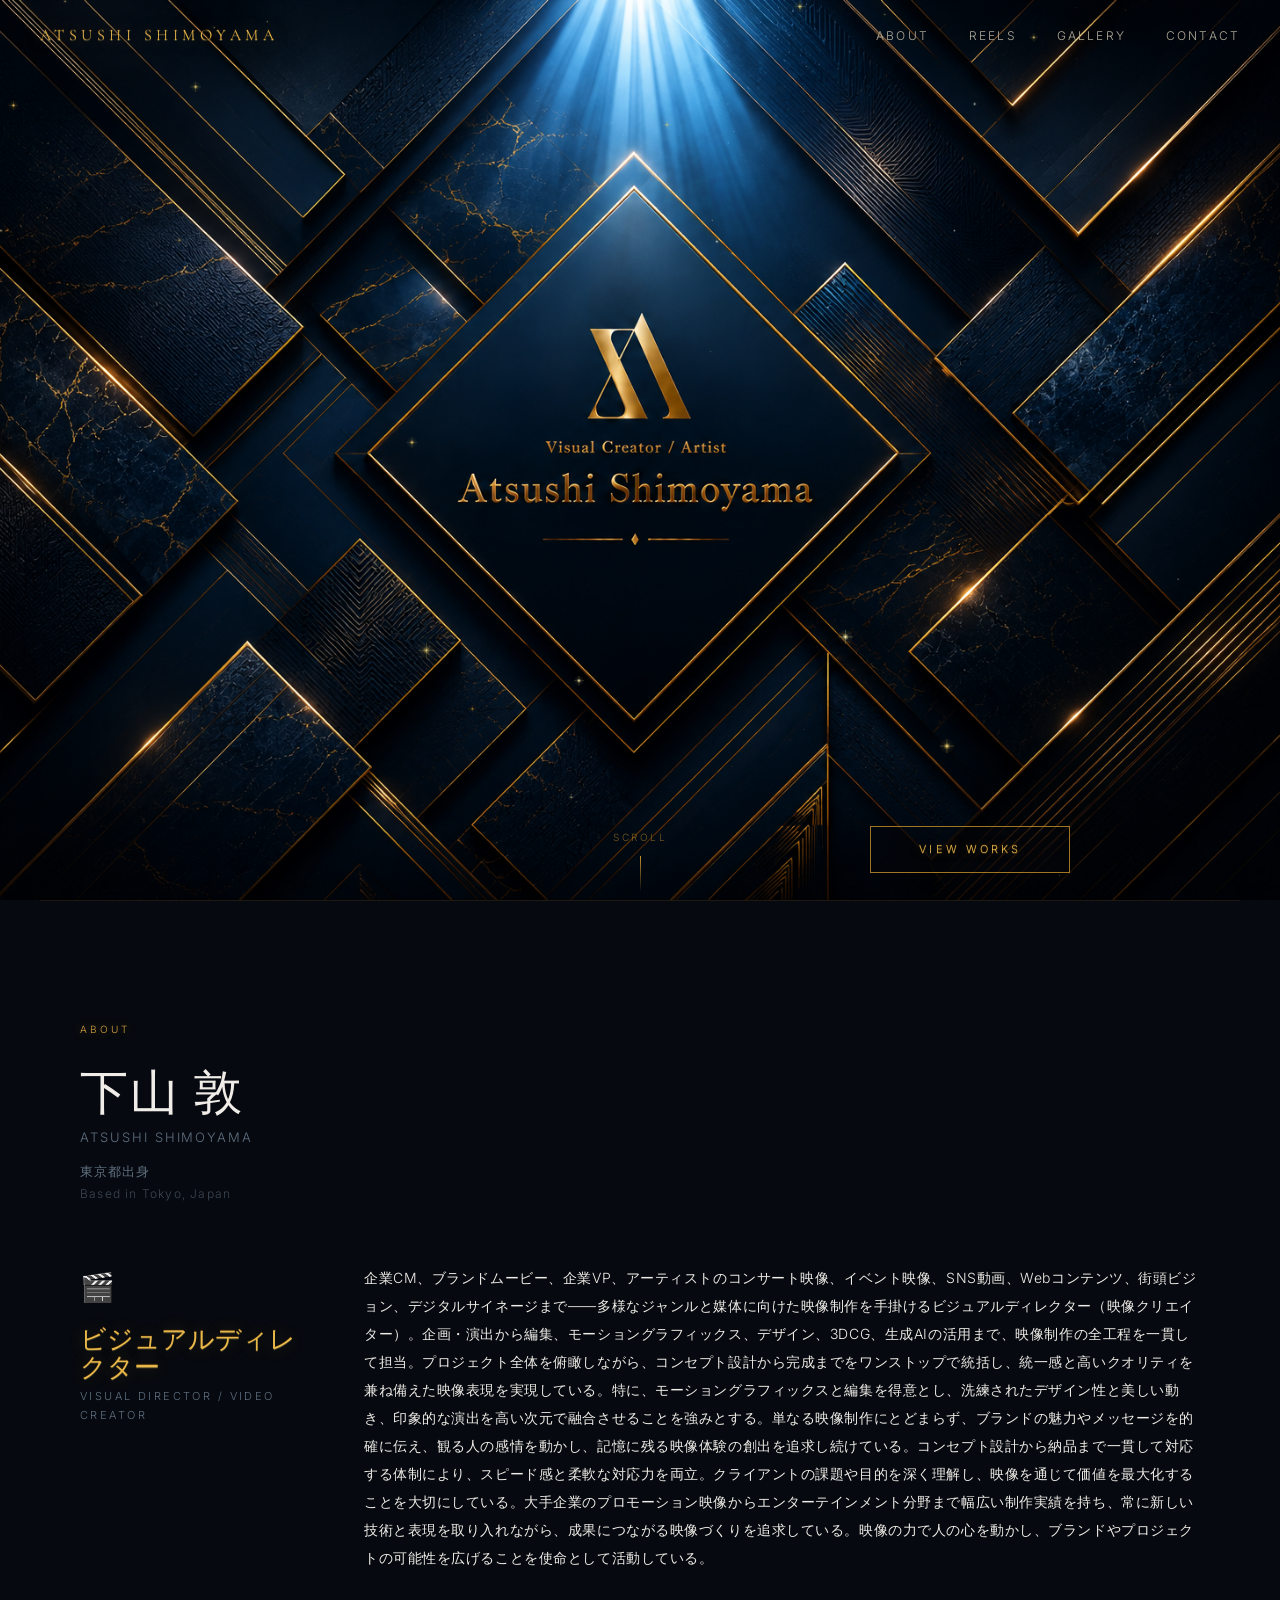
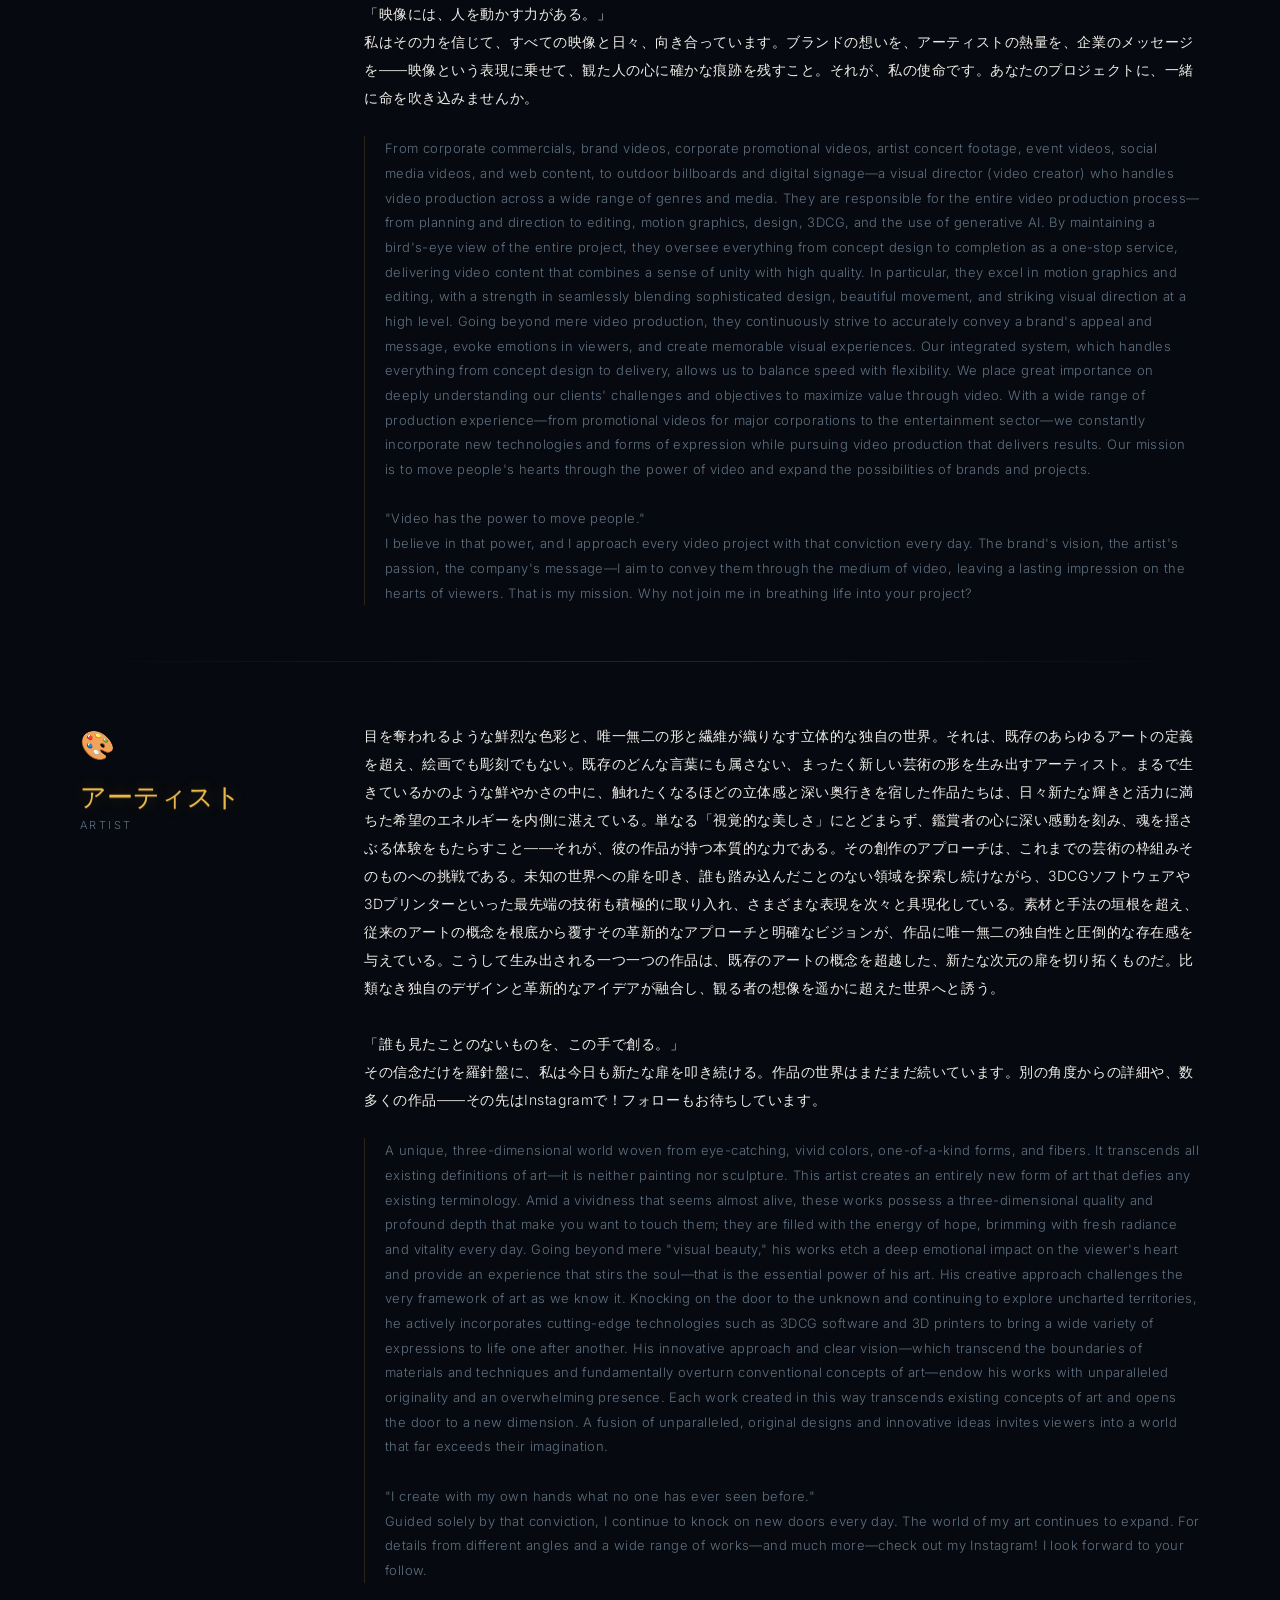
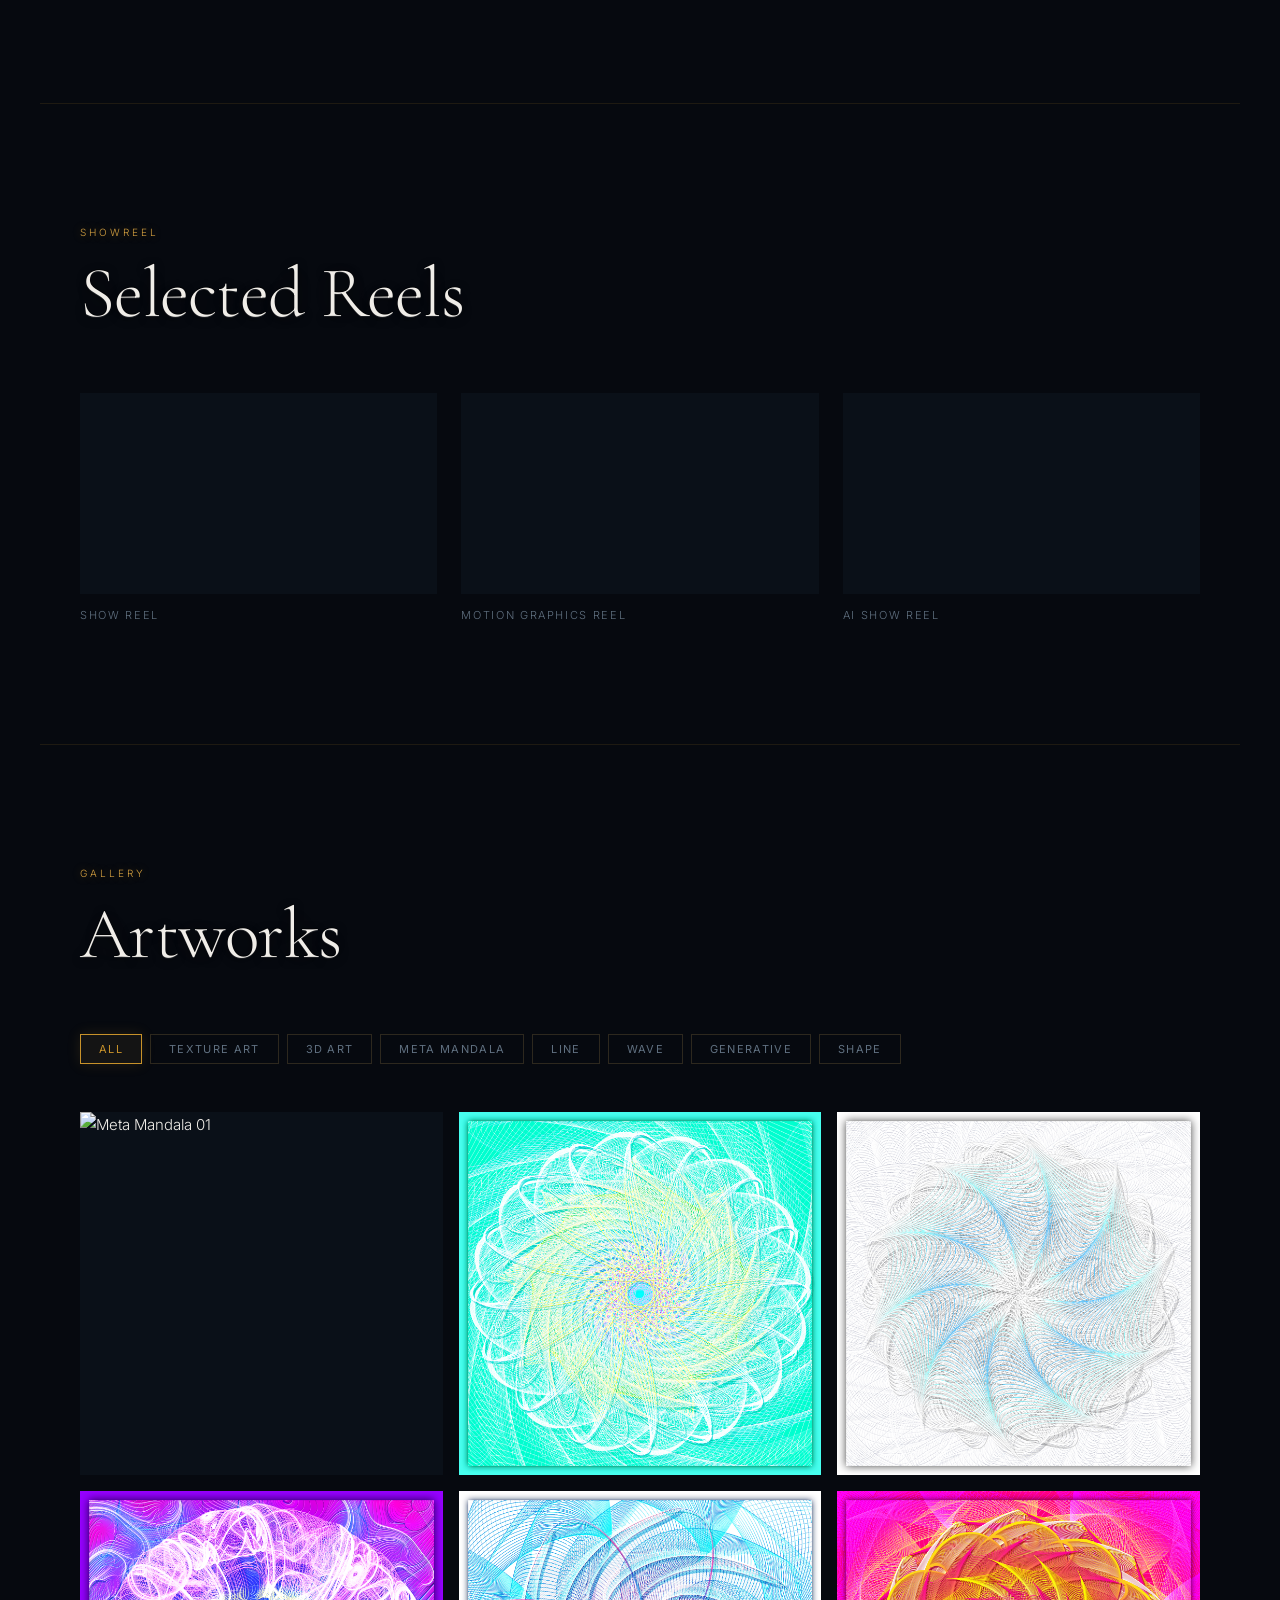
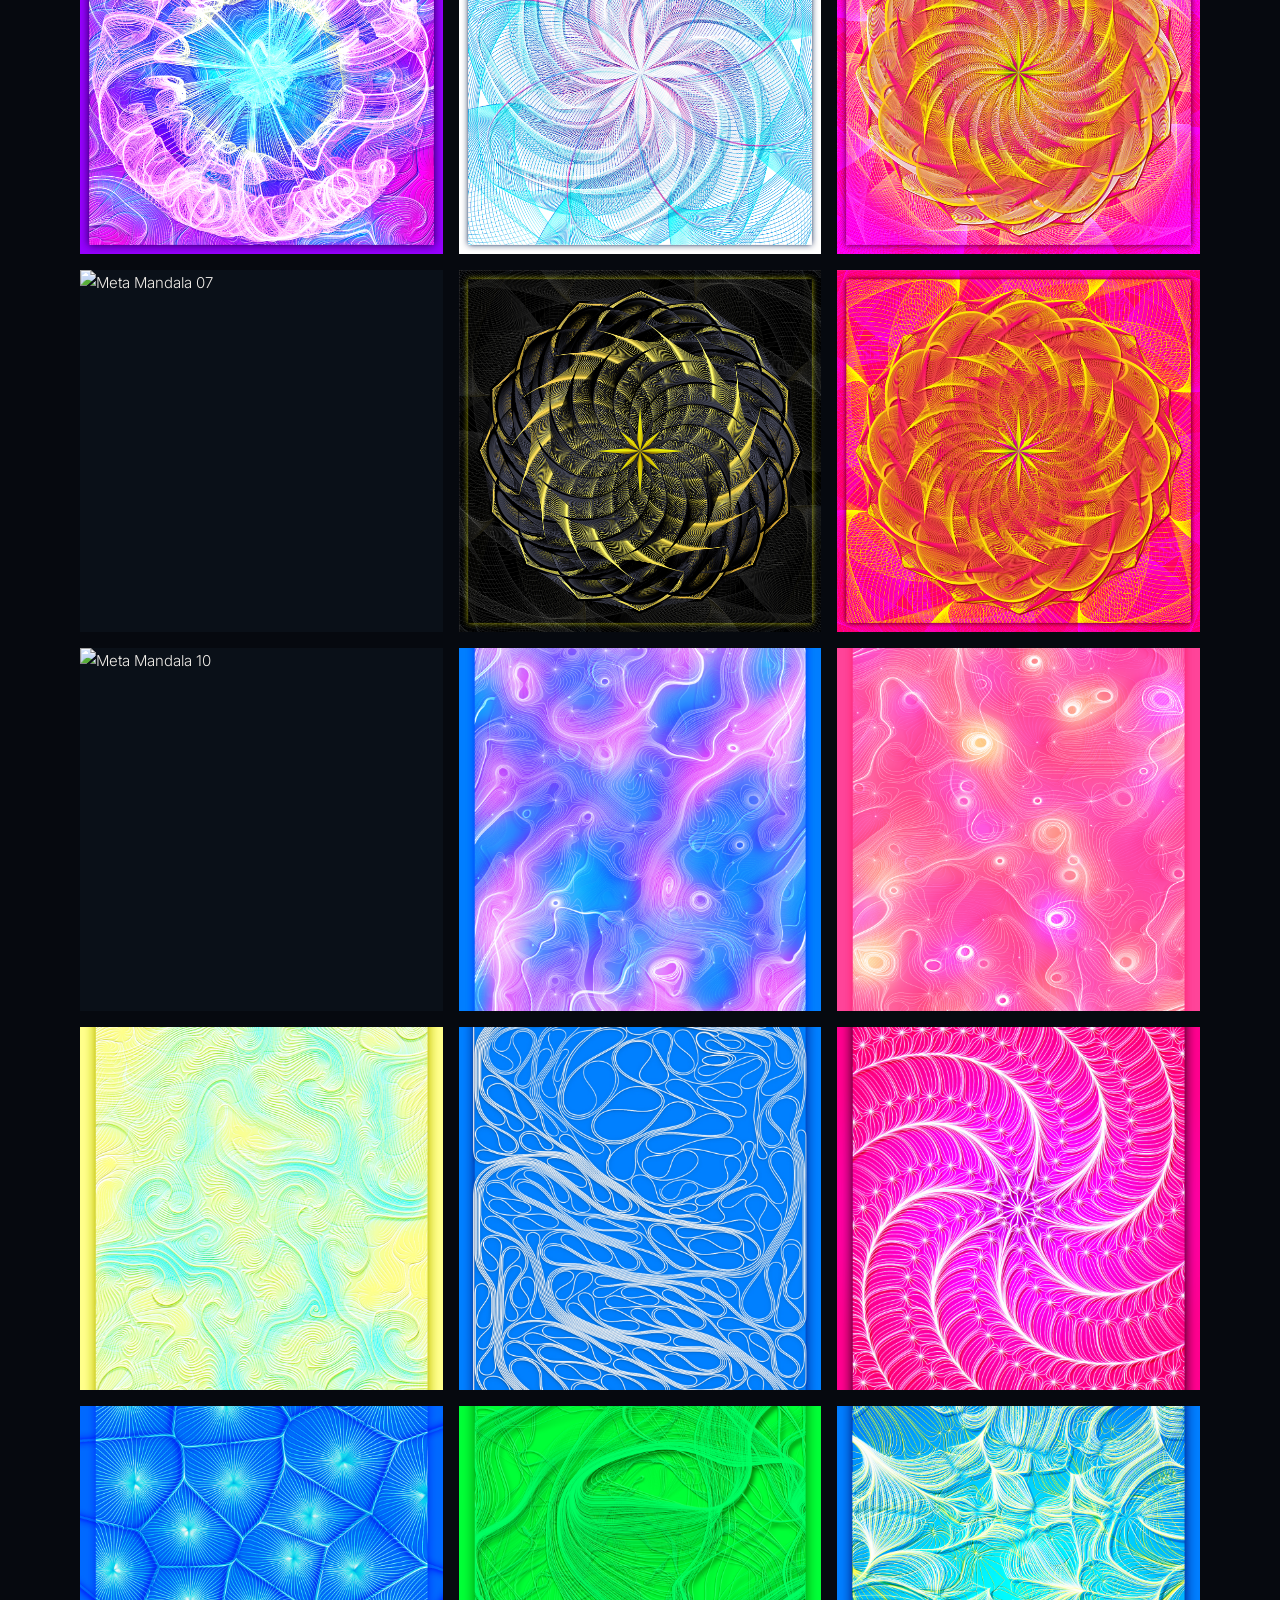
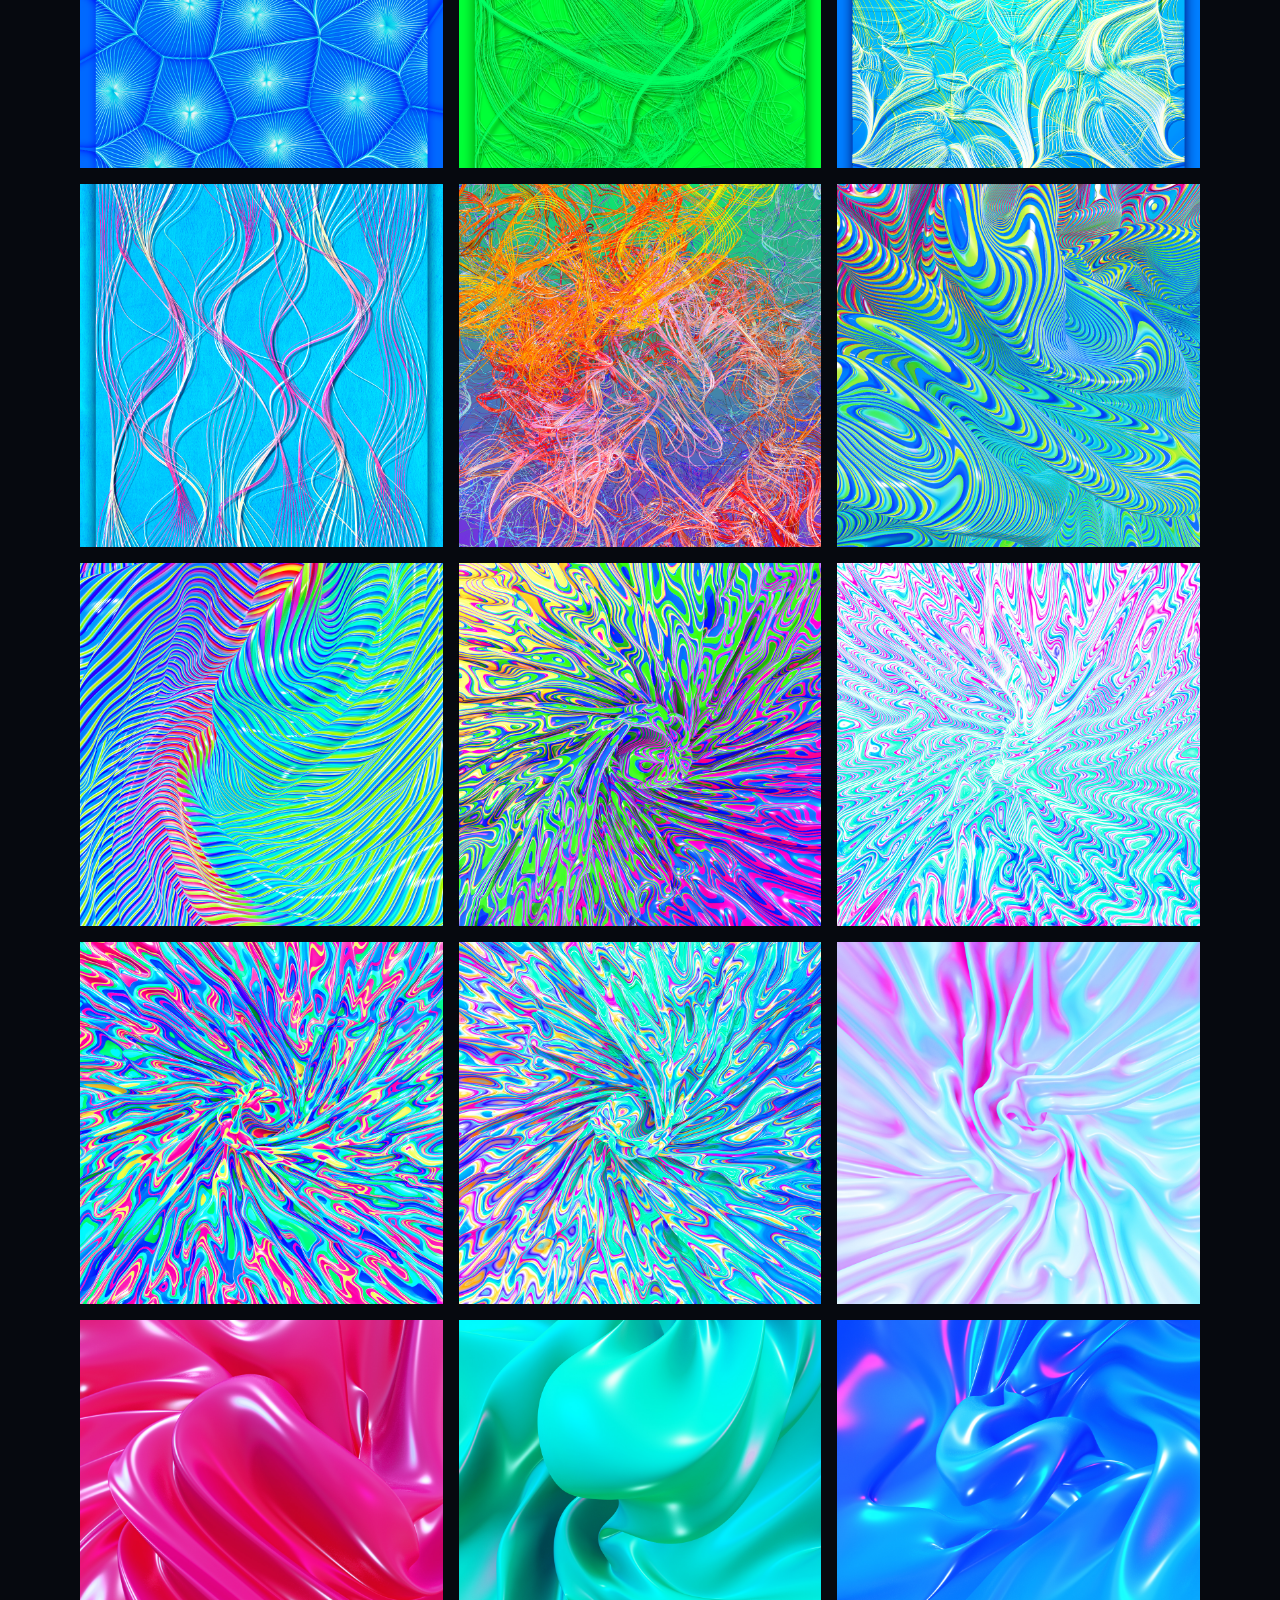
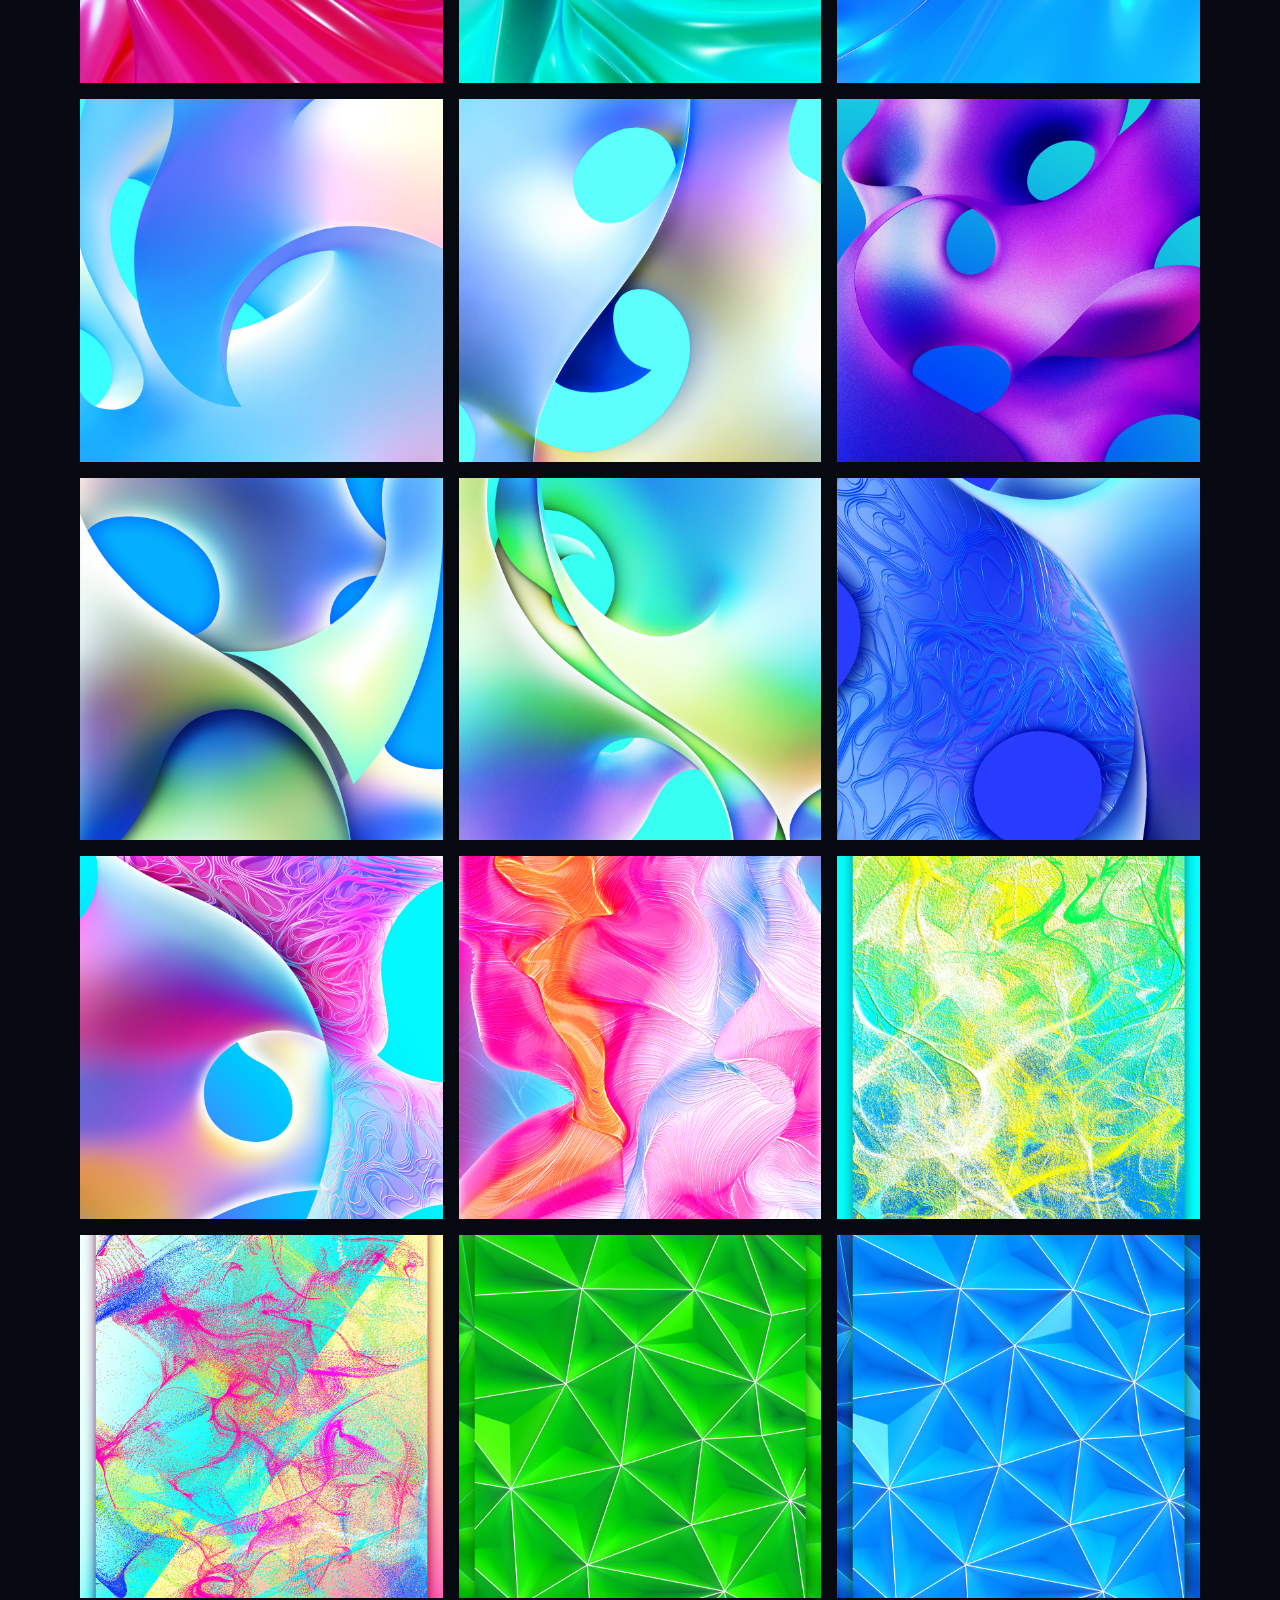
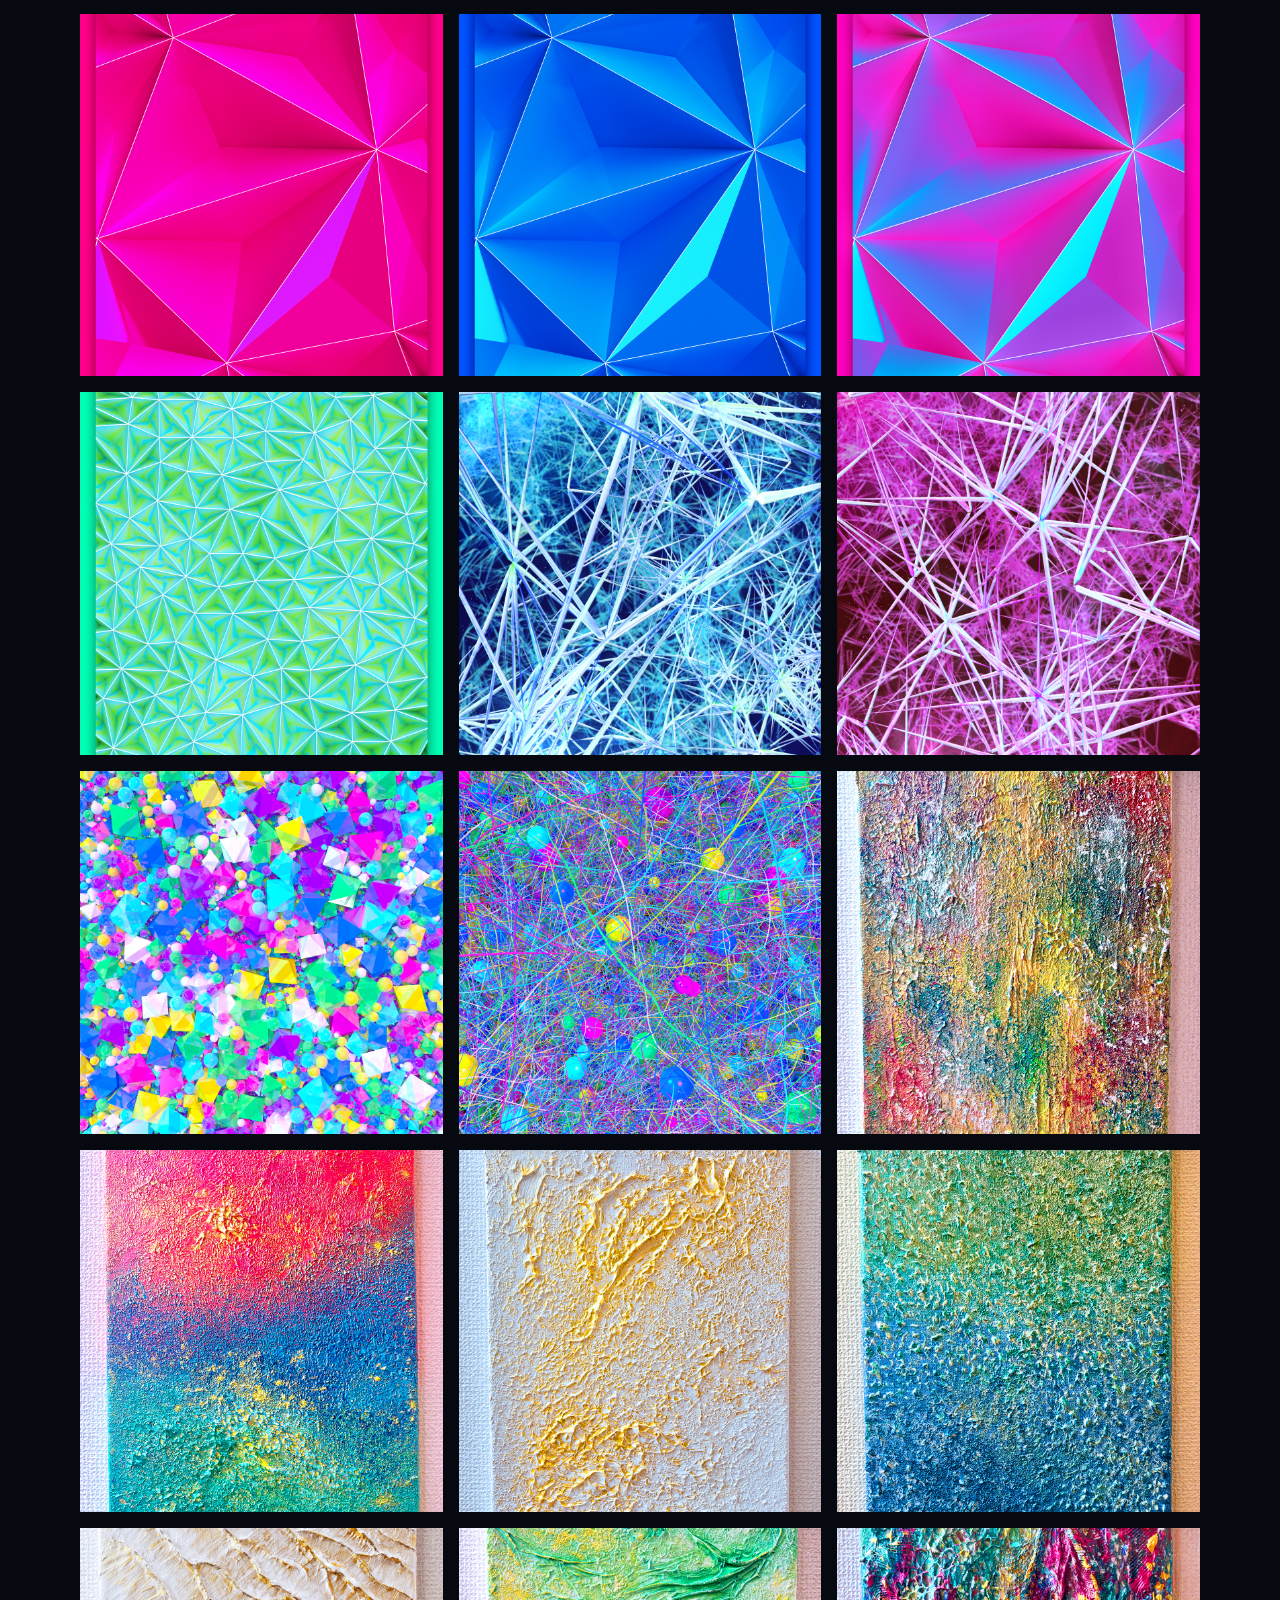
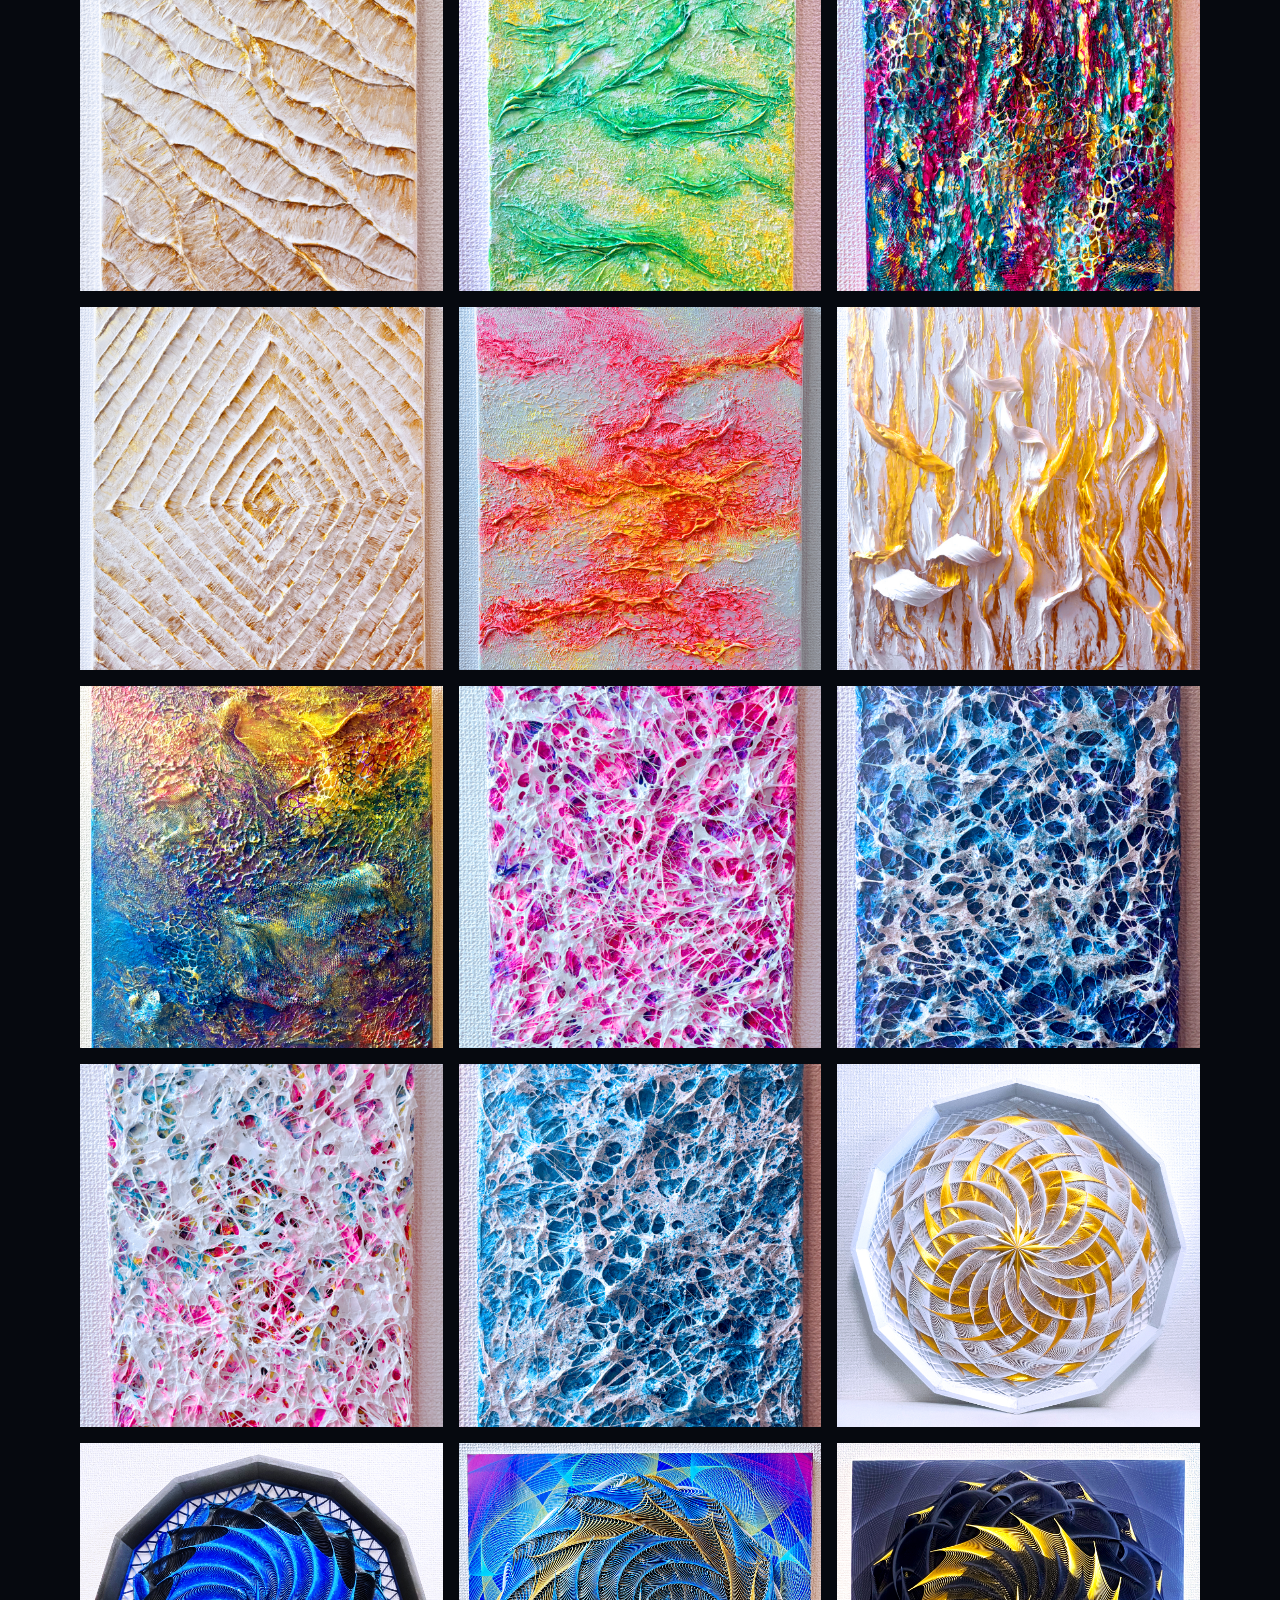
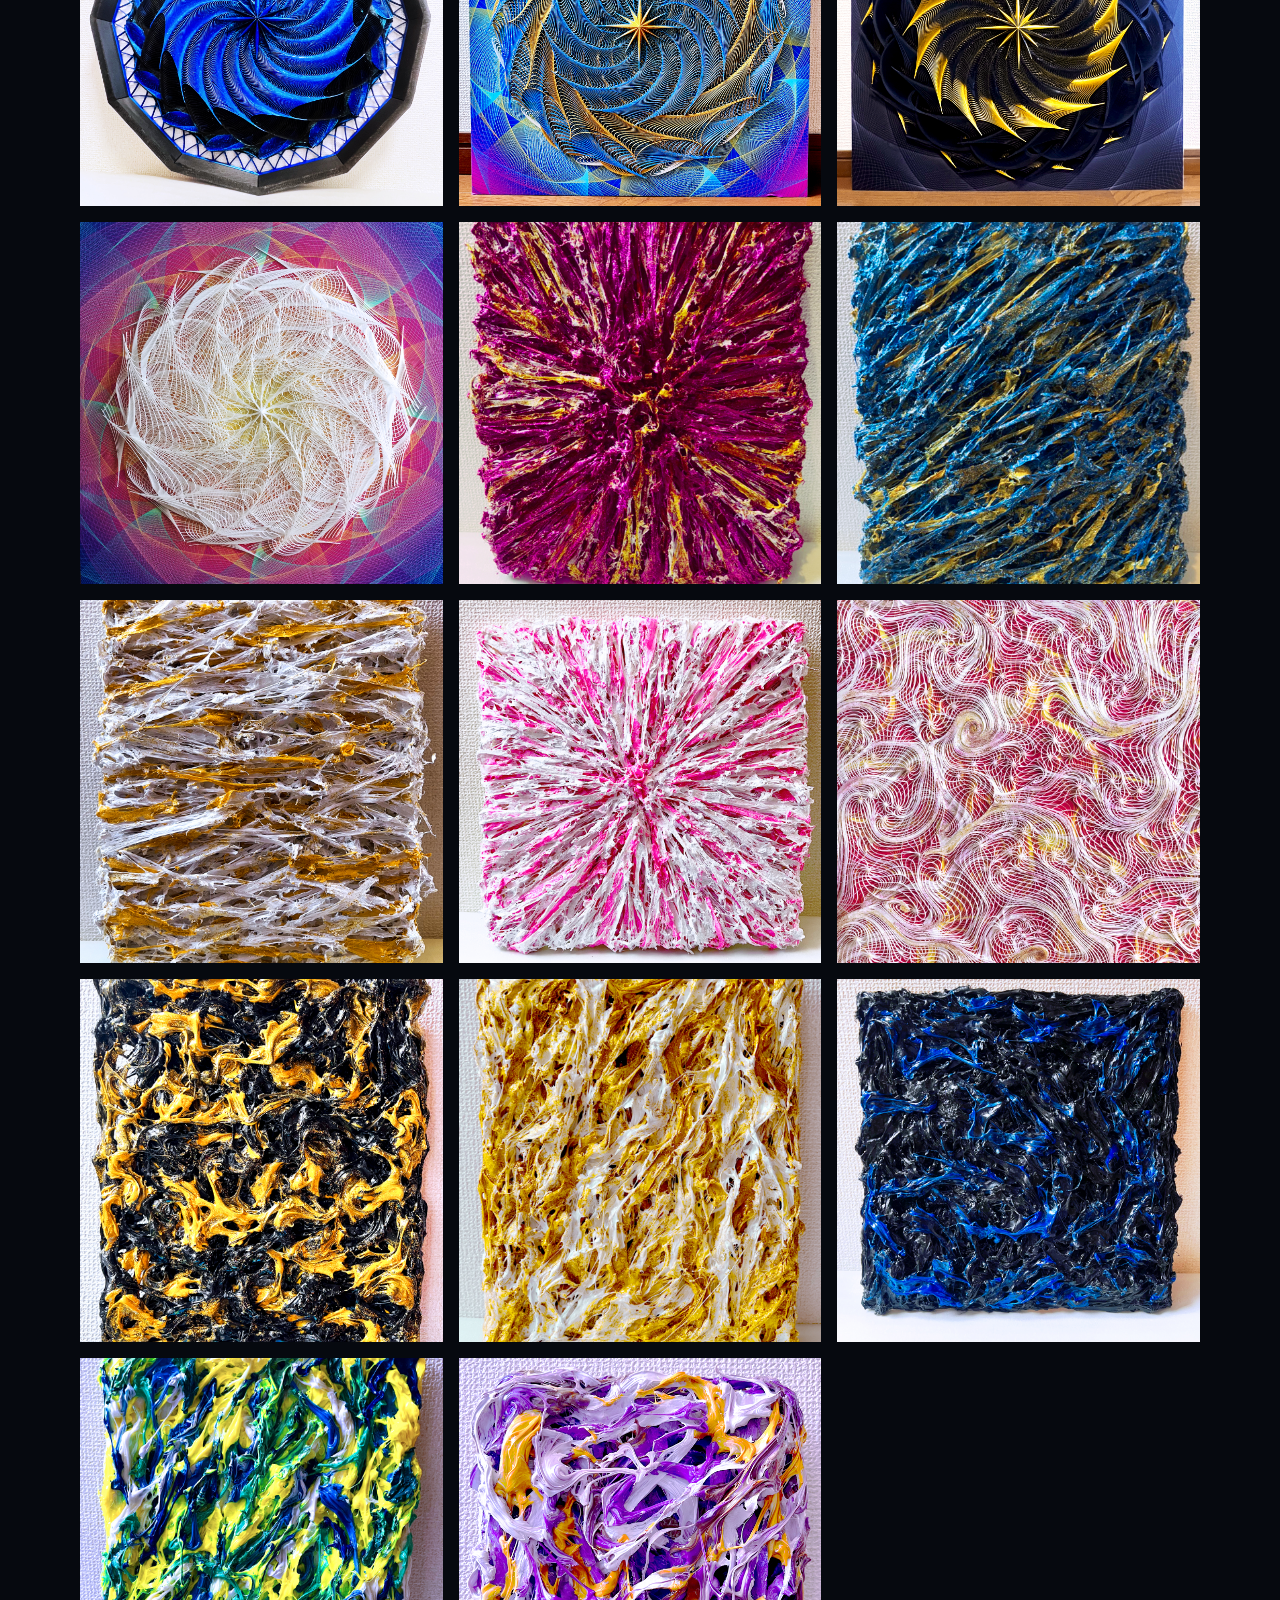
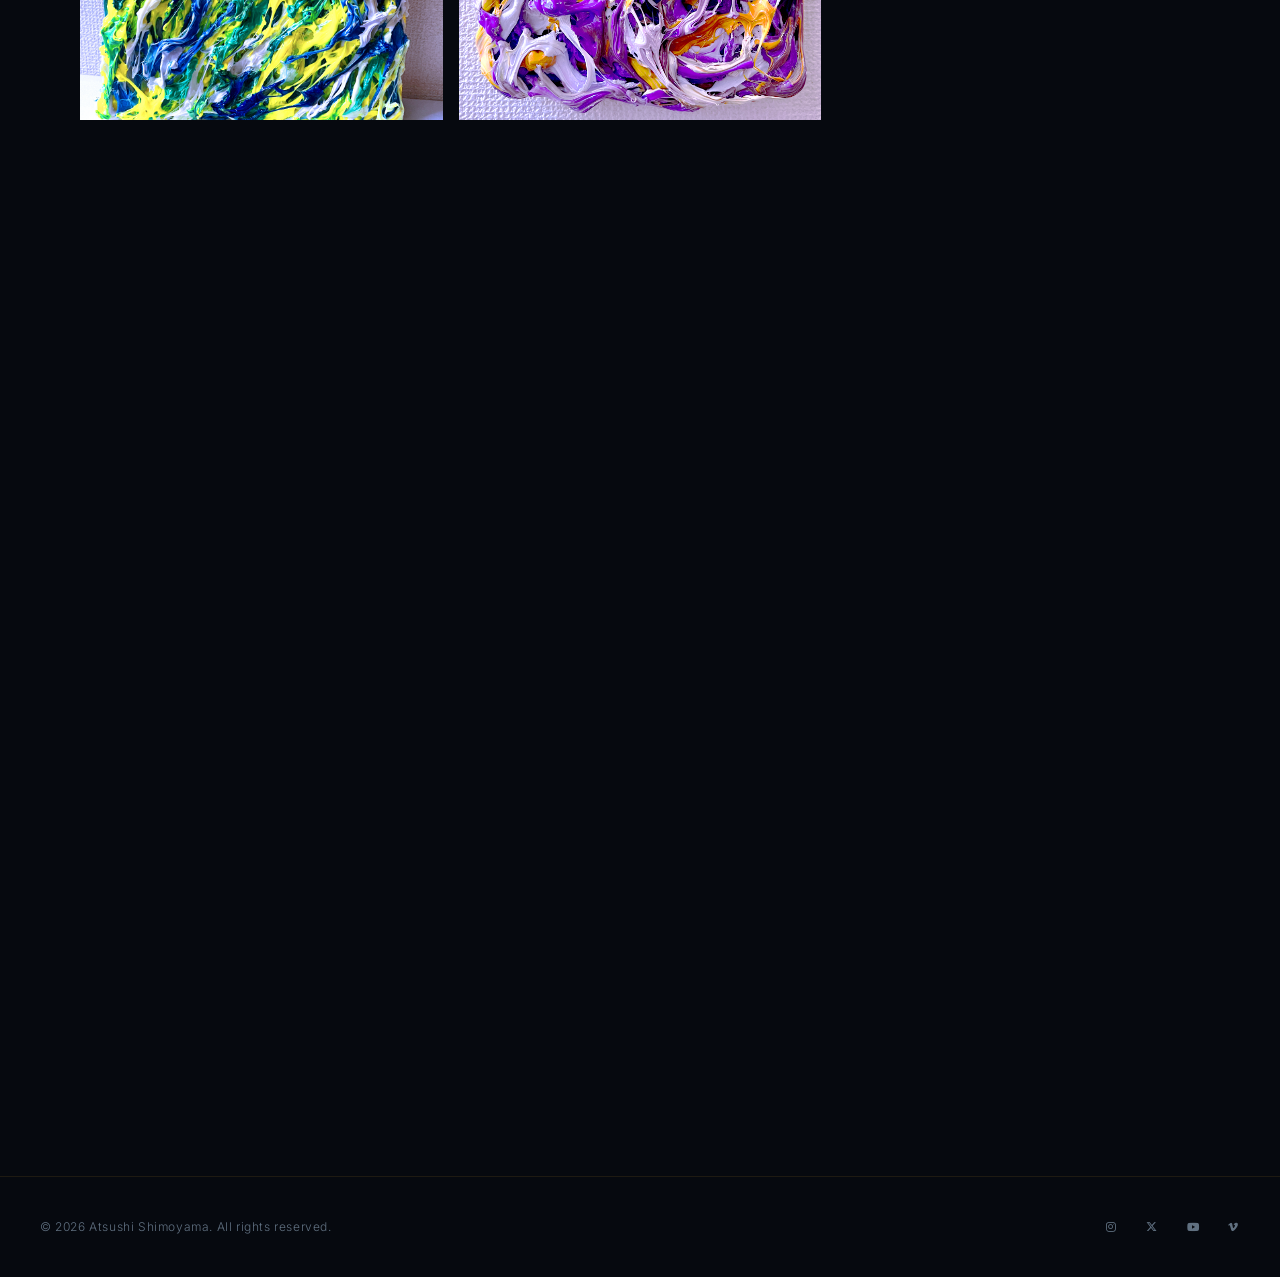
==== index.html @ f3eb7199 "update about text" ====
<!DOCTYPE html>
<html lang="ja">
<head>
  <meta charset="UTF-8">
  <meta name="viewport" content="width=device-width, initial-scale=1.0">
  <meta name="description" content="下山敦（Atsushi Shimoyama）は東京を拠点とする映像クリエイター＆AI Visual Artist。広告・企業CM・ショート動画・リール制作からジェネラティブアート・3DCGまで、圧倒的な没入感を持つ映像と7つのアートカテゴリーを展示するラグジュアリーなポートフォリオサイト。">
  <meta name="keywords" content="下山敦, Atsushi Shimoyama, 映像クリエイター, 動画制作, 広告, 企業CM, ショート動画, リール, AI, Visual Creator, Visual Artist, Meta Mandala, Generative Art, 3D Art, モーショングラフィックス, デジタルアート, Tokyo">
  <meta name="author" content="Atsushi Shimoyama">
  <meta name="robots" content="index, follow">
  <title>Atsushi Shimoyama | 映像クリエイター & AI Visual Artist — 広告・CM・ショート動画制作</title>
  <!-- OGP -->
  <meta property="og:type" content="website">
  <meta property="og:url" content="https://atsushi-shimo.github.io/">
  <meta property="og:title" content="Atsushi Shimoyama | 映像クリエイター & AI Visual Artist">
  <meta property="og:description" content="東京を拠点とする映像クリエイター＆AI Visual Artist。広告・企業CM・ショート動画・リール制作からジェネラティブアート・3DCGまで幅広く対応。圧倒的な没入感を持つ映像作品と7つのアートカテゴリーを展示。">
  <meta property="og:image" content="https://atsushi-shimo.github.io/images/site_top_large.png">
  <meta property="og:locale" content="ja_JP">
  <meta property="og:site_name" content="Atsushi Shimoyama Portfolio">
  <!-- Twitter Card -->
  <meta name="twitter:card" content="summary_large_image">
  <meta name="twitter:site" content="@shimo_ats">
  <meta name="twitter:title" content="Atsushi Shimoyama | 映像クリエイター & AI Visual Artist">
  <meta name="twitter:description" content="東京を拠点とする映像クリエイター＆AI Visual Artist。広告・企業CM・ショート動画・リール制作からジェネラティブアート・3DCGまで幅広く対応。">
  <meta name="twitter:image" content="https://atsushi-shimo.github.io/images/site_top_large.png">
  <link rel="stylesheet" href="style.css">
  <link rel="stylesheet" href="https://cdnjs.cloudflare.com/ajax/libs/font-awesome/6.5.0/css/all.min.css">
  <link rel="preconnect" href="https://fonts.googleapis.com">
  <link rel="preconnect" href="https://fonts.gstatic.com" crossorigin>
  <link href="https://fonts.googleapis.com/css2?family=Cormorant+Garamond:ital,wght@0,300;0,400;1,300&family=Inter:wght@300;400&display=swap" rel="stylesheet">
  <link rel="icon" type="image/png" href="favicon.png">
  <!-- Google tag (gtag.js) -->
  <script async src="https://www.googletagmanager.com/gtag/js?id=G-BQ0TXMEXWT"></script>
  <script>
    window.dataLayer = window.dataLayer || [];
    function gtag(){dataLayer.push(arguments);}
    gtag('js', new Date());
    gtag('config', 'G-BQ0TXMEXWT');
  </script>
</head>
<body>

  <!-- HEADER -->
  <header id="header">
    <div class="header-inner">
      <a href="#hero" class="logo">ATSUSHI SHIMOYAMA</a>
      <nav class="nav">
        <a href="#about">About</a>
        <a href="#showreel">Reels</a>
        <a href="#gallery">Gallery</a>
        <a href="#contact">Contact</a>
      </nav>
      <button class="nav-toggle" aria-label="Toggle menu">
        <span></span><span></span>
      </button>
    </div>
    <nav class="nav-mobile">
      <a href="#about" class="nav-mobile-link">About</a>
      <a href="#showreel" class="nav-mobile-link">Reels</a>
      <a href="#gallery" class="nav-mobile-link">Gallery</a>
      <a href="#contact" class="nav-mobile-link">Contact</a>
    </nav>
  </header>

  <!-- HERO -->
  <section id="hero">
    <!-- 背景画像 -->
    <div class="hero-bg"></div>
    <!-- パーティクル Canvas -->
    <canvas id="hero-canvas"></canvas>
    <!-- CTA ボタン -->
    <div class="hero-overlay">
      <a href="#showreel" class="hero-cta">View Works</a>
    </div>
    <!-- スクロールヒント -->
    <div class="hero-scroll-hint">
      <span>Scroll</span>
      <div class="scroll-line"></div>
    </div>
  </section>

  <!-- ABOUT -->
  <section id="about">
    <div class="section-label">About</div>
    <h2 class="about-name">下山 敦</h2>
    <p class="about-name-en">Atsushi Shimoyama</p>
    <p class="about-origin">東京都出身</p>
    <p class="about-origin-en">Based in Tokyo, Japan</p>

    <div class="about-block">
      <div class="about-category">
        <span class="about-icon">🎬</span>
        <h3 class="about-role">ビジュアルディレクター</h3>
        <h3 class="about-role-en">Visual Director / Video Creator</h3>
      </div>
      <div class="about-text">
        <p class="about-ja">企業CM、ブランドムービー、企業VP、アーティストのコンサート映像、イベント映像、SNS動画、Webコンテンツ、街頭ビジョン、デジタルサイネージまで——多様なジャンルと媒体に向けた映像制作を手掛けるビジュアルディレクター（映像クリエイター）。企画・演出から編集、モーショングラフィックス、デザイン、3DCG、生成AIの活用まで、映像制作の全工程を一貫して担当。プロジェクト全体を俯瞰しながら、コンセプト設計から完成までをワンストップで統括し、統一感と高いクオリティを兼ね備えた映像表現を実現している。特に、モーショングラフィックスと編集を得意とし、洗練されたデザイン性と美しい動き、印象的な演出を高い次元で融合させることを強みとする。単なる映像制作にとどまらず、ブランドの魅力やメッセージを的確に伝え、観る人の感情を動かし、記憶に残る映像体験の創出を追求し続けている。コンセプト設計から納品まで一貫して対応する体制により、スピード感と柔軟な対応力を両立。クライアントの課題や目的を深く理解し、映像を通じて価値を最大化することを大切にしている。大手企業のプロモーション映像からエンターテインメント分野まで幅広い制作実績を持ち、常に新しい技術と表現を取り入れながら、成果につながる映像づくりを追求している。映像の力で人の心を動かし、ブランドやプロジェクトの可能性を広げることを使命として活動している。<br><br>「映像には、人を動かす力がある。」<br>私はその力を信じて、すべての映像と日々、向き合っています。ブランドの想いを、アーティストの熱量を、企業のメッセージを——映像という表現に乗せて、観た人の心に確かな痕跡を残すこと。それが、私の使命です。あなたのプロジェクトに、一緒に命を吹き込みませんか。</p>
        <p class="about-en">From corporate commercials, brand videos, corporate promotional videos, artist concert footage, event videos, social media videos, and web content, to outdoor billboards and digital signage—a visual director (video creator) who handles video production across a wide range of genres and media. They are responsible for the entire video production process—from planning and direction to editing, motion graphics, design, 3DCG, and the use of generative AI. By maintaining a bird's-eye view of the entire project, they oversee everything from concept design to completion as a one-stop service, delivering video content that combines a sense of unity with high quality. In particular, they excel in motion graphics and editing, with a strength in seamlessly blending sophisticated design, beautiful movement, and striking visual direction at a high level. Going beyond mere video production, they continuously strive to accurately convey a brand's appeal and message, evoke emotions in viewers, and create memorable visual experiences. Our integrated system, which handles everything from concept design to delivery, allows us to balance speed with flexibility. We place great importance on deeply understanding our clients' challenges and objectives to maximize value through video. With a wide range of production experience—from promotional videos for major corporations to the entertainment sector—we constantly incorporate new technologies and forms of expression while pursuing video production that delivers results. Our mission is to move people's hearts through the power of video and expand the possibilities of brands and projects.<br><br>"Video has the power to move people."<br>I believe in that power, and I approach every video project with that conviction every day. The brand's vision, the artist's passion, the company's message—I aim to convey them through the medium of video, leaving a lasting impression on the hearts of viewers. That is my mission. Why not join me in breathing life into your project?</p>
      </div>
    </div>

    <div class="about-divider"></div>

    <div class="about-block">
      <div class="about-category">
        <span class="about-icon">🎨</span>
        <h3 class="about-role">アーティスト</h3>
        <h3 class="about-role-en">Artist</h3>
      </div>
      <div class="about-text">
        <p class="about-ja">目を奪われるような鮮烈な色彩と、唯一無二の形と繊維が織りなす立体的な独自の世界。それは、既存のあらゆるアートの定義を超え、絵画でも彫刻でもない。既存のどんな言葉にも属さない、まったく新しい芸術の形を生み出すアーティスト。まるで生きているかのような鮮やかさの中に、触れたくなるほどの立体感と深い奥行きを宿した作品たちは、日々新たな輝きと活力に満ちた希望のエネルギーを内側に湛えている。単なる「視覚的な美しさ」にとどまらず、鑑賞者の心に深い感動を刻み、魂を揺さぶる体験をもたらすこと——それが、彼の作品が持つ本質的な力である。その創作のアプローチは、これまでの芸術の枠組みそのものへの挑戦である。未知の世界への扉を叩き、誰も踏み込んだことのない領域を探索し続けながら、3DCGソフトウェアや3Dプリンターといった最先端の技術も積極的に取り入れ、さまざまな表現を次々と具現化している。素材と手法の垣根を超え、従来のアートの概念を根底から覆すその革新的なアプローチと明確なビジョンが、作品に唯一無二の独自性と圧倒的な存在感を与えている。こうして生み出される一つ一つの作品は、既存のアートの概念を超越した、新たな次元の扉を切り拓くものだ。比類なき独自のデザインと革新的なアイデアが融合し、観る者の想像を遥かに超えた世界へと誘う。<br><br>「誰も見たことのないものを、この手で創る。」<br>その信念だけを羅針盤に、私は今日も新たな扉を叩き続ける。作品の世界はまだまだ続いています。別の角度からの詳細や、数多くの作品——その先はInstagramで！フォローもお待ちしています。</p>
        <p class="about-en">A unique, three-dimensional world woven from eye-catching, vivid colors, one-of-a-kind forms, and fibers. It transcends all existing definitions of art—it is neither painting nor sculpture. This artist creates an entirely new form of art that defies any existing terminology. Amid a vividness that seems almost alive, these works possess a three-dimensional quality and profound depth that make you want to touch them; they are filled with the energy of hope, brimming with fresh radiance and vitality every day. Going beyond mere "visual beauty," his works etch a deep emotional impact on the viewer's heart and provide an experience that stirs the soul—that is the essential power of his art. His creative approach challenges the very framework of art as we know it. Knocking on the door to the unknown and continuing to explore uncharted territories, he actively incorporates cutting-edge technologies such as 3DCG software and 3D printers to bring a wide variety of expressions to life one after another. His innovative approach and clear vision—which transcend the boundaries of materials and techniques and fundamentally overturn conventional concepts of art—endow his works with unparalleled originality and an overwhelming presence. Each work created in this way transcends existing concepts of art and opens the door to a new dimension. A fusion of unparalleled, original designs and innovative ideas invites viewers into a world that far exceeds their imagination.<br><br>"I create with my own hands what no one has ever seen before."<br>Guided solely by that conviction, I continue to knock on new doors every day. The world of my art continues to expand. For details from different angles and a wide range of works—and much more—check out my Instagram! I look forward to your follow.</p>
      </div>
    </div>
  </section>


  <!-- VIDEO SHOWREEL -->
  <section id="showreel">
    <div class="section-label">Showreel</div>
    <h2 class="section-title">Selected Reels</h2>
    <div class="showreel-grid">
      <div class="video-item">
        <div class="video-wrapper">
          <iframe
            src="https://player.vimeo.com/video/595106034"
            title="Showreel 01"
            frameborder="0"
            allow="accelerometer; autoplay; clipboard-write; encrypted-media; gyroscope; picture-in-picture"
            allowfullscreen>
          </iframe>
        </div>
        <p class="video-label">Show Reel</p>
      </div>
      <div class="video-item">
        <div class="video-wrapper">
          <iframe
            src="https://player.vimeo.com/video/1204695293"
            title="Showreel 02"
            frameborder="0"
            allow="accelerometer; autoplay; clipboard-write; encrypted-media; gyroscope; picture-in-picture"
            allowfullscreen>
          </iframe>
        </div>
        <p class="video-label">Motion Graphics Reel</p>
      </div>
      <div class="video-item">
        <div class="video-wrapper">
          <iframe
            src="https://www.youtube.com/embed/BWIeWbF18Z0"
            title="Showreel 03"
            frameborder="0"
            allow="accelerometer; autoplay; clipboard-write; encrypted-media; gyroscope; picture-in-picture"
            allowfullscreen>
          </iframe>
        </div>
        <p class="video-label">AI Show Reel</p>
      </div>
    </div>
  </section>

  <!-- ARTWORKS GALLERY -->
  <section id="gallery">
    <div class="section-label">Gallery</div>
    <h2 class="section-title">Artworks</h2>
    <div class="filter-tabs">
      <button class="filter-btn active" data-filter="all">All</button>
      <button class="filter-btn" data-filter="texture-art">Texture Art</button>
      <button class="filter-btn" data-filter="3d-art">3D Art</button>
      <button class="filter-btn" data-filter="meta-mandala">Meta Mandala</button>
      <button class="filter-btn" data-filter="line">Line</button>
      <button class="filter-btn" data-filter="wave">Wave</button>
      <button class="filter-btn" data-filter="generative">Generative</button>
      <button class="filter-btn" data-filter="shape">Shape</button>
    </div>
<div class="gallery-grid" id="gallery-grid">

      <!-- Meta Mandala -->
      <div class="gallery-item" data-category="meta-mandala"><img src="artworks/meta-mandala/mandala01.jpg" alt="Meta Mandala 01"><div class="gallery-overlay"><p>Meta Mandala 01</p></div></div>
      <div class="gallery-item" data-category="meta-mandala"><img src="artworks/meta-mandala/mandala02.jpg" alt="Meta Mandala 02"><div class="gallery-overlay"><p>Meta Mandala 02</p></div></div>
      <div class="gallery-item" data-category="meta-mandala"><img src="artworks/meta-mandala/mandala03.jpg" alt="Meta Mandala 03"><div class="gallery-overlay"><p>Meta Mandala 03</p></div></div>
      <div class="gallery-item" data-category="meta-mandala"><img src="artworks/meta-mandala/mandala04.jpg" alt="Meta Mandala 04"><div class="gallery-overlay"><p>Meta Mandala 04</p></div></div>
      <div class="gallery-item" data-category="meta-mandala"><img src="artworks/meta-mandala/mandala05.jpg" alt="Meta Mandala 05"><div class="gallery-overlay"><p>Meta Mandala 05</p></div></div>
      <div class="gallery-item" data-category="meta-mandala"><img src="artworks/meta-mandala/mandala06.jpg" alt="Meta Mandala 06"><div class="gallery-overlay"><p>Meta Mandala 06</p></div></div>
      <div class="gallery-item" data-category="meta-mandala"><img src="artworks/meta-mandala/mandala07.jpg" alt="Meta Mandala 07"><div class="gallery-overlay"><p>Meta Mandala 07</p></div></div>
      <div class="gallery-item" data-category="meta-mandala"><img src="artworks/meta-mandala/mandala08.jpg" alt="Meta Mandala 08"><div class="gallery-overlay"><p>Meta Mandala 08</p></div></div>
      <div class="gallery-item" data-category="meta-mandala"><img src="artworks/meta-mandala/mandala09.jpg" alt="Meta Mandala 09"><div class="gallery-overlay"><p>Meta Mandala 09</p></div></div>
      <div class="gallery-item" data-category="meta-mandala"><img src="artworks/meta-mandala/mandala10.jpg" alt="Meta Mandala 10"><div class="gallery-overlay"><p>Meta Mandala 10</p></div></div>

      <!-- Line -->
      <div class="gallery-item" data-category="line"><img src="artworks/line/line01.jpg" alt="Line 01"><div class="gallery-overlay"><p>Line 01</p></div></div>
      <div class="gallery-item" data-category="line"><img src="artworks/line/line02.jpg" alt="Line 02"><div class="gallery-overlay"><p>Line 02</p></div></div>
      <div class="gallery-item" data-category="line"><img src="artworks/line/line03.jpg" alt="Line 03"><div class="gallery-overlay"><p>Line 03</p></div></div>
      <div class="gallery-item" data-category="line"><img src="artworks/line/line04.jpg" alt="Line 04"><div class="gallery-overlay"><p>Line 04</p></div></div>
      <div class="gallery-item" data-category="line"><img src="artworks/line/line05.jpg" alt="Line 05"><div class="gallery-overlay"><p>Line 05</p></div></div>
      <div class="gallery-item" data-category="line"><img src="artworks/line/line06.jpg" alt="Line 06"><div class="gallery-overlay"><p>Line 06</p></div></div>
      <div class="gallery-item" data-category="line"><img src="artworks/line/line07.jpg" alt="Line 07"><div class="gallery-overlay"><p>Line 07</p></div></div>
      <div class="gallery-item" data-category="line"><img src="artworks/line/line08.jpg" alt="Line 08"><div class="gallery-overlay"><p>Line 08</p></div></div>
      <div class="gallery-item" data-category="line"><img src="artworks/line/line09.jpg" alt="Line 09"><div class="gallery-overlay"><p>Line 09</p></div></div>
      <div class="gallery-item" data-category="line"><img src="artworks/line/line10.jpg" alt="Line 10"><div class="gallery-overlay"><p>Line 10</p></div></div>

      <!-- Wave -->
      <div class="gallery-item" data-category="wave"><img src="artworks/wave/wave01.jpg" alt="Wave 01"><div class="gallery-overlay"><p>Wave 01</p></div></div>
      <div class="gallery-item" data-category="wave"><img src="artworks/wave/wave02.jpg" alt="Wave 02"><div class="gallery-overlay"><p>Wave 02</p></div></div>
      <div class="gallery-item" data-category="wave"><img src="artworks/wave/wave03.jpg" alt="Wave 03"><div class="gallery-overlay"><p>Wave 03</p></div></div>
      <div class="gallery-item" data-category="wave"><img src="artworks/wave/wave04.jpg" alt="Wave 04"><div class="gallery-overlay"><p>Wave 04</p></div></div>
      <div class="gallery-item" data-category="wave"><img src="artworks/wave/wave05.jpg" alt="Wave 05"><div class="gallery-overlay"><p>Wave 05</p></div></div>
      <div class="gallery-item" data-category="wave"><img src="artworks/wave/wave06.jpg" alt="Wave 06"><div class="gallery-overlay"><p>Wave 06</p></div></div>
      <div class="gallery-item" data-category="wave"><img src="artworks/wave/wave07.jpg" alt="Wave 07"><div class="gallery-overlay"><p>Wave 07</p></div></div>
      <div class="gallery-item" data-category="wave"><img src="artworks/wave/wave08.jpg" alt="Wave 08"><div class="gallery-overlay"><p>Wave 08</p></div></div>
      <div class="gallery-item" data-category="wave"><img src="artworks/wave/wave09.jpg" alt="Wave 09"><div class="gallery-overlay"><p>Wave 09</p></div></div>
      <div class="gallery-item" data-category="wave"><img src="artworks/wave/wave10.jpg" alt="Wave 10"><div class="gallery-overlay"><p>Wave 10</p></div></div>

      <!-- Generative -->
      <div class="gallery-item" data-category="generative"><img src="artworks/generative/generative01.jpg" alt="Generative 01"><div class="gallery-overlay"><p>Generative 01</p></div></div>
      <div class="gallery-item" data-category="generative"><img src="artworks/generative/generative02.jpg" alt="Generative 02"><div class="gallery-overlay"><p>Generative 02</p></div></div>
      <div class="gallery-item" data-category="generative"><img src="artworks/generative/generative03.jpg" alt="Generative 03"><div class="gallery-overlay"><p>Generative 03</p></div></div>
      <div class="gallery-item" data-category="generative"><img src="artworks/generative/generative04.jpg" alt="Generative 04"><div class="gallery-overlay"><p>Generative 04</p></div></div>
      <div class="gallery-item" data-category="generative"><img src="artworks/generative/generative05.jpg" alt="Generative 05"><div class="gallery-overlay"><p>Generative 05</p></div></div>
      <div class="gallery-item" data-category="generative"><img src="artworks/generative/generative06.jpg" alt="Generative 06"><div class="gallery-overlay"><p>Generative 06</p></div></div>
      <div class="gallery-item" data-category="generative"><img src="artworks/generative/generative07.jpg" alt="Generative 07"><div class="gallery-overlay"><p>Generative 07</p></div></div>
      <div class="gallery-item" data-category="generative"><img src="artworks/generative/generative08.jpg" alt="Generative 08"><div class="gallery-overlay"><p>Generative 08</p></div></div>
      <div class="gallery-item" data-category="generative"><img src="artworks/generative/generative09.jpg" alt="Generative 09"><div class="gallery-overlay"><p>Generative 09</p></div></div>
      <div class="gallery-item" data-category="generative"><img src="artworks/generative/generative10.jpg" alt="Generative 10"><div class="gallery-overlay"><p>Generative 10</p></div></div>

      <!-- Shape -->
      <div class="gallery-item" data-category="shape"><img src="artworks/shape/shape01.jpg" alt="Shape 01"><div class="gallery-overlay"><p>Shape 01</p></div></div>
      <div class="gallery-item" data-category="shape"><img src="artworks/shape/shape02.jpg" alt="Shape 02"><div class="gallery-overlay"><p>Shape 02</p></div></div>
      <div class="gallery-item" data-category="shape"><img src="artworks/shape/shape03.jpg" alt="Shape 03"><div class="gallery-overlay"><p>Shape 03</p></div></div>
      <div class="gallery-item" data-category="shape"><img src="artworks/shape/shape04.jpg" alt="Shape 04"><div class="gallery-overlay"><p>Shape 04</p></div></div>
      <div class="gallery-item" data-category="shape"><img src="artworks/shape/shape05.jpg" alt="Shape 05"><div class="gallery-overlay"><p>Shape 05</p></div></div>
      <div class="gallery-item" data-category="shape"><img src="artworks/shape/shape06.jpg" alt="Shape 06"><div class="gallery-overlay"><p>Shape 06</p></div></div>
      <div class="gallery-item" data-category="shape"><img src="artworks/shape/shape07.jpg" alt="Shape 07"><div class="gallery-overlay"><p>Shape 07</p></div></div>
      <div class="gallery-item" data-category="shape"><img src="artworks/shape/shape08.jpg" alt="Shape 08"><div class="gallery-overlay"><p>Shape 08</p></div></div>
      <div class="gallery-item" data-category="shape"><img src="artworks/shape/shape09.jpg" alt="Shape 09"><div class="gallery-overlay"><p>Shape 09</p></div></div>
      <div class="gallery-item" data-category="shape"><img src="artworks/shape/shape10.jpg" alt="Shape 10"><div class="gallery-overlay"><p>Shape 10</p></div></div>

      <!-- Texture Art -->
      <div class="gallery-item" data-category="texture-art"><img src="artworks/texture-art/texture01.jpg" alt="Texture Art 01"><div class="gallery-overlay"><p>Texture Art 01</p></div></div>
      <div class="gallery-item" data-category="texture-art"><img src="artworks/texture-art/texture02.jpg" alt="Texture Art 02"><div class="gallery-overlay"><p>Texture Art 02</p></div></div>
      <div class="gallery-item" data-category="texture-art"><img src="artworks/texture-art/texture03.jpg" alt="Texture Art 03"><div class="gallery-overlay"><p>Texture Art 03</p></div></div>
      <div class="gallery-item" data-category="texture-art"><img src="artworks/texture-art/texture04.jpg" alt="Texture Art 04"><div class="gallery-overlay"><p>Texture Art 04</p></div></div>
      <div class="gallery-item" data-category="texture-art"><img src="artworks/texture-art/texture05.jpg" alt="Texture Art 05"><div class="gallery-overlay"><p>Texture Art 05</p></div></div>
      <div class="gallery-item" data-category="texture-art"><img src="artworks/texture-art/texture06.jpg" alt="Texture Art 06"><div class="gallery-overlay"><p>Texture Art 06</p></div></div>
      <div class="gallery-item" data-category="texture-art"><img src="artworks/texture-art/texture07.jpg" alt="Texture Art 07"><div class="gallery-overlay"><p>Texture Art 07</p></div></div>
      <div class="gallery-item" data-category="texture-art"><img src="artworks/texture-art/texture08.jpg" alt="Texture Art 08"><div class="gallery-overlay"><p>Texture Art 08</p></div></div>
      <div class="gallery-item" data-category="texture-art"><img src="artworks/texture-art/texture09.jpg" alt="Texture Art 09"><div class="gallery-overlay"><p>Texture Art 09</p></div></div>
      <div class="gallery-item" data-category="texture-art"><img src="artworks/texture-art/texture10.jpg" alt="Texture Art 10"><div class="gallery-overlay"><p>Texture Art 10</p></div></div>
      <div class="gallery-item" data-category="texture-art"><img src="artworks/texture-art/texture11.jpg" alt="Texture Art 11"><div class="gallery-overlay"><p>Texture Art 11</p></div></div>
      <div class="gallery-item" data-category="texture-art"><img src="artworks/texture-art/texture12.jpg" alt="Texture Art 12"><div class="gallery-overlay"><p>Texture Art 12</p></div></div>
      <div class="gallery-item" data-category="texture-art"><img src="artworks/texture-art/texture13.jpg" alt="Texture Art 13"><div class="gallery-overlay"><p>Texture Art 13</p></div></div>
      <div class="gallery-item" data-category="texture-art"><img src="artworks/texture-art/texture14.jpg" alt="Texture Art 14"><div class="gallery-overlay"><p>Texture Art 14</p></div></div>
      <div class="gallery-item" data-category="texture-art"><img src="artworks/texture-art/texture15.jpg" alt="Texture Art 15"><div class="gallery-overlay"><p>Texture Art 15</p></div></div>

      <!-- 3D Art -->
      <div class="gallery-item" data-category="3d-art"><img src="artworks/3d-art/3d-art01.jpg" alt="3D Art 01"><div class="gallery-overlay"><p>3D Art 01</p></div></div>
      <div class="gallery-item" data-category="3d-art"><img src="artworks/3d-art/3d-art02.jpg" alt="3D Art 02"><div class="gallery-overlay"><p>3D Art 02</p></div></div>
      <div class="gallery-item" data-category="3d-art"><img src="artworks/3d-art/3d-art03.jpg" alt="3D Art 03"><div class="gallery-overlay"><p>3D Art 03</p></div></div>
      <div class="gallery-item" data-category="3d-art"><img src="artworks/3d-art/3d-art04.jpg" alt="3D Art 04"><div class="gallery-overlay"><p>3D Art 04</p></div></div>
      <div class="gallery-item" data-category="3d-art"><img src="artworks/3d-art/3d-art05.jpg" alt="3D Art 05"><div class="gallery-overlay"><p>3D Art 05</p></div></div>
      <div class="gallery-item" data-category="3d-art"><img src="artworks/3d-art/3d-art06.jpg" alt="3D Art 06"><div class="gallery-overlay"><p>3D Art 06</p></div></div>
      <div class="gallery-item" data-category="3d-art"><img src="artworks/3d-art/3d-art07.jpg" alt="3D Art 07"><div class="gallery-overlay"><p>3D Art 07</p></div></div>
      <div class="gallery-item" data-category="3d-art"><img src="artworks/3d-art/3d-art08.jpg" alt="3D Art 08"><div class="gallery-overlay"><p>3D Art 08</p></div></div>
      <div class="gallery-item" data-category="3d-art"><img src="artworks/3d-art/3d-art09.jpg" alt="3D Art 09"><div class="gallery-overlay"><p>3D Art 09</p></div></div>
      <div class="gallery-item" data-category="3d-art"><img src="artworks/3d-art/3d-art10.jpg" alt="3D Art 10"><div class="gallery-overlay"><p>3D Art 10</p></div></div>
      <div class="gallery-item" data-category="3d-art"><img src="artworks/3d-art/3d-art11.jpg" alt="3D Art 11"><div class="gallery-overlay"><p>3D Art 11</p></div></div>
      <div class="gallery-item" data-category="3d-art"><img src="artworks/3d-art/3d-art12.jpg" alt="3D Art 12"><div class="gallery-overlay"><p>3D Art 12</p></div></div>
      <div class="gallery-item" data-category="3d-art"><img src="artworks/3d-art/3d-art13.jpg" alt="3D Art 13"><div class="gallery-overlay"><p>3D Art 13</p></div></div>
      <div class="gallery-item" data-category="3d-art"><img src="artworks/3d-art/3d-art14.jpg" alt="3D Art 14"><div class="gallery-overlay"><p>3D Art 14</p></div></div>
      <div class="gallery-item" data-category="3d-art"><img src="artworks/3d-art/3d-art15.jpg" alt="3D Art 15"><div class="gallery-overlay"><p>3D Art 15</p></div></div>

    </div>
  </section>

  <!-- CONTACT -->
  <section id="contact">
    <div class="section-label">Contact</div>
    <h2 class="section-title">Get in Touch</h2>
    <p class="contact-sub">For collaborations, commissions, and inquiries.</p>
    <form id="contact-form" action="https://api.web3forms.com/submit" method="POST">
      <input type="hidden" name="access_key" value="a189506c-1b88-4fe8-ad1e-b852b0fe4e2b">
      <input type="hidden" name="subject" value="Portfolio Inquiry — Atsushi Shimo">
      <input type="hidden" name="redirect" value="">
      <div class="form-group">
        <label for="name">Name</label>
        <input type="text" id="name" name="name" required autocomplete="name">
      </div>
      <div class="form-group">
        <label for="email">Email</label>
        <input type="email" id="email" name="email" required autocomplete="email">
      </div>
      <div class="form-group">
        <label for="message">Message</label>
        <textarea id="message" name="message" rows="5" required></textarea>
      </div>
      <button type="submit" class="submit-btn">
        <span class="submit-text">Send Message</span>
        <span class="submit-arrow">→</span>
      </button>
      <p id="form-status" class="form-status"></p>
    </form>
  </section>

  <!-- FOOTER -->
  <footer id="footer">
    <div class="footer-inner">
      <p class="footer-copy">© 2026 Atsushi Shimoyama. All rights reserved.</p>
      <div class="footer-sns">
  <a href="https://www.instagram.com/shimo_ats/" target="_blank" rel="noopener" aria-label="Instagram"><i class="fa-brands fa-instagram"></i></a>
  <a href="https://x.com/shimo_ats" target="_blank" rel="noopener" aria-label="X / Twitter"><i class="fa-brands fa-x-twitter"></i></a>
  <a href="https://www.youtube.com/@atsushishimoyama" target="_blank" rel="noopener" aria-label="YouTube"><i class="fa-brands fa-youtube"></i></a>
  <a href="https://vimeo.com/shimoyama" target="_blank" rel="noopener" aria-label="Vimeo"><i class="fa-brands fa-vimeo-v"></i></a>
</div>
    </div>
  </footer>

  <script src="script.js"></script>
</body>
</html>
---- style.css ----
/* ============================================
   TOKENS
   ============================================ */
:root {
  --navy:       #06090f;
  --navy-mid:   #0a1018;
  --navy-light: #101828;
  --gold:       #c8922a;
  --gold-pale:  #e8b84a;
  --gold-mid:   #d4a040;
  --gold-hi:    #f5d060;
  --gold-glow:  #ffe08050;
  --white:      #f0ede8;
  --white-dim:  #b0a898;
  --muted:      #607080;

  --font-display: 'Cormorant Garamond', Georgia, serif;
  --font-body:    'Inter', system-ui, sans-serif;

  --ease-out: cubic-bezier(0.16, 1, 0.3, 1);
}

/* ============================================
   RESET & BASE
   ============================================ */
*, *::before, *::after { box-sizing: border-box; margin: 0; padding: 0; }

html { scroll-behavior: smooth; }

body {
  background: #06090f;
  color: var(--white);
  font-family: var(--font-body);
  font-weight: 300;
  font-size: 15px;
  line-height: 1.7;
  overflow-x: hidden;
}

img { display: block; width: 100%; height: 100%; object-fit: cover; }

a { color: inherit; text-decoration: none; }

/* ============================================
   HEADER
   ============================================ */
#header {
  position: fixed;
  top: 0; left: 0; right: 0;
  z-index: 100;
  padding: 0 40px;
  transition: background 0.4s ease, border-color 0.4s ease;
  border-bottom: 1px solid transparent;
}

#header.scrolled {
  background: rgba(6, 10, 18, 0.94);
  backdrop-filter: blur(16px);
  border-bottom-color: rgba(200, 145, 42, 0.2);
}

.header-inner {
  display: flex;
  align-items: center;
  justify-content: space-between;
  height: 72px;
}

.logo {
  font-family: var(--font-display);
  font-size: 16px;
  font-weight: 300;
  letter-spacing: 0.28em;
  color: var(--gold-pale);
  transition: opacity 0.2s;
  text-shadow:
    0 1px 0 rgba(255,230,120,0.3),
    0 -1px 0 rgba(60,30,0,0.8),
    0 0 16px rgba(200,145,42,0.5),
    0 0 40px rgba(200,145,42,0.18);
}
.logo:hover { opacity: 0.75; }

.nav { display: flex; gap: 40px; }
.nav a {
  font-size: 12px;
  letter-spacing: 0.18em;
  text-transform: uppercase;
  color: var(--white-dim);
  transition: color 0.2s, text-shadow 0.2s;
}
.nav a:hover { color: var(--gold-pale); text-shadow: 0 0 12px rgba(200,145,42,0.4); }

.nav-toggle {
  display: none;
  flex-direction: column;
  gap: 5px;
  background: none;
  border: none;
  cursor: pointer;
  padding: 4px;
}
.nav-toggle span {
  display: block;
  width: 22px;
  height: 1px;
  background: var(--white);
  transition: all 0.3s;
}

.nav-mobile {
  display: none;
  flex-direction: column;
  padding: 16px 0 24px;
  border-top: 1px solid rgba(200,165,90,0.15);
}
.nav-mobile-link {
  padding: 10px 0;
  font-size: 13px;
  letter-spacing: 0.15em;
  text-transform: uppercase;
  color: var(--muted);
  transition: color 0.2s;
}
.nav-mobile-link:hover { color: var(--white); }
.nav-mobile.open { display: flex; }

/* ============================================
   HERO
   ============================================ */
#hero {
  position: relative;
  width: 100%;
  max-width: 100%;
  padding: 0;
  margin: 0;
  height: 100dvh;
  min-height: 600px;
  overflow: hidden;
  background: var(--navy);
}

/* 背景画像レイヤー */
.hero-bg {
  position: absolute;
  inset: 0;
  background: url('images/site_top_large.png') 60% center / cover no-repeat;
  z-index: 0;
}

/* canvas はbg の上 */
#hero-canvas {
  position: absolute;
  inset: 0;
  width: 100%;
  height: 100%;
  z-index: 1;
  pointer-events: none;
}

/* CTAボタンエリア */
.hero-overlay {
  position: absolute;
  bottom: 3%;
  left: 68%;
  transform: translateX(-50%);
  z-index: 3;
  display: flex;
  flex-direction: column;
  align-items: center;
  gap: 0;
  opacity: 0;
  animation: fadeUp 1s var(--ease-out) 1.2s forwards;
}

.hero-cta {
  display: inline-block;
  padding: 13px 48px;
  border: 1px solid rgba(200,145,42,0.8);
  color: var(--gold-pale);
  font-size: 11px;
  letter-spacing: 0.28em;
  text-transform: uppercase;
  transition: background 0.3s, color 0.3s, box-shadow 0.3s, border-color 0.3s;
  background: rgba(6,9,15,0.35);
  backdrop-filter: blur(4px);
  text-shadow:
    0 1px 0 rgba(255,230,120,0.2),
    0 -1px 0 rgba(60,30,0,0.6),
    0 0 12px rgba(200,145,42,0.4);
}
.hero-cta:hover {
  background: rgba(200,145,42,0.15);
  border-color: var(--gold-pale);
  color: var(--gold-hi);
  box-shadow: 0 0 28px rgba(200,145,42,0.25), inset 0 0 20px rgba(200,145,42,0.06);
}

.hero-scroll-hint {
  position: absolute;
  bottom: 8px;
  left: 50%;
  transform: translateX(-50%);
  z-index: 10;
  display: flex;
  flex-direction: column;
  align-items: center;
  gap: 10px;
  opacity: 0;
  animation: fadeUpScroll 1s var(--ease-out) 1.8s forwards;
}
.hero-scroll-hint span {
  font-size: 10px;
  letter-spacing: 0.25em;
  text-transform: uppercase;
  color: rgba(200,145,42,0.6);
}
.scroll-line {
  width: 1px;
  height: 36px;
  background: linear-gradient(to bottom, var(--gold), transparent);
  animation: scrollPulse 2s ease-in-out infinite;
}

/* ============================================
   SECTIONS — SHARED
   ============================================ */
section {
  padding: 120px 40px;
  max-width: 1200px;
  margin: 0 auto;
}

#contact, #gallery { max-width: 1200px; }

.section-label {
  font-size: 10px;
  letter-spacing: 0.32em;
  text-transform: uppercase;
  color: var(--gold-mid);
  margin-bottom: 16px;
  letter-spacing: 0.3em;
  text-shadow: 0 0 10px rgba(200,145,42,0.4), 0 0 25px rgba(200,145,42,0.15);
}

.section-title {
  font-family: var(--font-display);
  font-size: clamp(36px, 6vw, 72px);
  font-weight: 300;
  line-height: 1;
  letter-spacing: -0.01em;
  margin-bottom: 64px;
  color: var(--white);
  text-shadow:
    0 1px 0 rgba(255,255,255,0.1),
    0 -1px 0 rgba(0,0,0,0.6),
    0 2px 8px rgba(0,0,0,0.5),
    0 0 30px rgba(200,145,42,0.06);
}

/* reveal on scroll */
.reveal {
  opacity: 0;
  transform: translateY(24px);
  transition: opacity 0.8s var(--ease-out), transform 0.8s var(--ease-out);
}
.reveal.visible {
  opacity: 1;
  transform: none;
}

/* ============================================
   SHOWREEL
   ============================================ */
#showreel {
  border-top: 1px solid rgba(200,145,42,0.12);
}

.showreel-grid {
  display: grid;
  grid-template-columns: repeat(3, 1fr);
  gap: 24px;
}

.video-wrapper {
  position: relative;
  padding-bottom: 56.25%;
  background: var(--navy-mid);
  overflow: hidden;
}
.video-wrapper iframe {
  position: absolute;
  inset: 0;
  width: 100%;
  height: 100%;
}

.video-label {
  margin-top: 12px;
  font-size: 11px;
  letter-spacing: 0.15em;
  color: var(--muted);
  text-transform: uppercase;
}

/* ============================================
   GALLERY
   ============================================ */
#gallery {
  border-top: 1px solid rgba(200,145,42,0.12);
}

.filter-tabs {
  display: flex;
  flex-wrap: wrap;
  gap: 8px;
  margin-bottom: 48px;
}

.filter-btn {
  padding: 7px 18px;
  background: none;
  border: 1px solid rgba(200,165,90,0.2);
  color: var(--muted);
  font-family: var(--font-body);
  font-size: 11px;
  letter-spacing: 0.12em;
  text-transform: uppercase;
  cursor: pointer;
  transition: all 0.25s;
}
.filter-btn:hover {
  border-color: var(--gold);
  color: var(--white);
}
.filter-btn.active {
  border-color: var(--gold);
  color: var(--gold);
  background: rgba(200,165,90,0.07);
  box-shadow: 0 0 14px rgba(200,145,42,0.15);
}

.gallery-grid {
  display: grid;
  grid-template-columns: repeat(3, 1fr);
  gap: 16px;
}

.gallery-item {
  position: relative;
  aspect-ratio: 1;
  overflow: hidden;
  cursor: pointer;
  background: var(--navy-mid);
}
.gallery-item.hidden { display: none; }

.gallery-placeholder {
  width: 100%;
  height: 100%;
  background: linear-gradient(135deg, var(--navy-light) 0%, var(--navy-mid) 100%);
}

.gallery-item img {
  width: 100%;
  height: 100%;
  object-fit: cover;
  display: block;
  transition: transform 0.6s var(--ease-out);
}
.gallery-item:hover img { transform: scale(1.04); }

.gallery-overlay {
  pointer-events: none;
  position: absolute;
  inset: 0;
  background: linear-gradient(to top, rgba(6,10,18,0.85) 0%, transparent 60%);
  display: flex;
  align-items: flex-end;
  padding: 20px;
  opacity: 0;
  transition: opacity 0.3s;
}
.gallery-item:hover .gallery-overlay { opacity: 1; }
.gallery-overlay p {
  font-size: 11px;
  letter-spacing: 0.12em;
  color: var(--white);
  text-transform: uppercase;
}


/* ============================================
   ABOUT
   ============================================ */
#about {
  border-top: 1px solid rgba(200,145,42,0.12);
}

.about-name {
  font-family: var(--font-display);
  font-size: clamp(24px, 4vw, 48px);
  font-weight: 300;
  letter-spacing: 0.05em;
  margin-bottom: 0;
}

.about-name-en {
  font-size: 13px;
  letter-spacing: 0.15em;
  color: var(--muted);
  margin-bottom: 12px;
  text-transform: uppercase;
  margin-top: -10px;
}

.about-origin {
  font-size: 13px;
  color: var(--muted);
  letter-spacing: 0.08em;
  margin-top: 0;
  margin-bottom: 2px;
}

.about-origin-en {
  font-size: 12px;
  color: var(--muted);
  letter-spacing: 0.1em;
  margin-bottom: 56px;
  opacity: 0.6;
}

.about-block {
  display: grid;
  grid-template-columns: 220px 1fr;
  gap: 40px 64px;
  margin-bottom: 0;
}

.about-category {
  padding-top: 4px;
}

.about-icon {
  font-size: 28px;
  display: block;
  margin-bottom: 14px;
}

.about-role {
  font-family: var(--font-display);
  font-size: 26px;
  font-weight: 300;
  color: var(--gold-pale);
  line-height: 1.1;
  margin-bottom: 4px;
  text-shadow:
    0 1px 0 rgba(255,230,120,0.2),
    0 -1px 0 rgba(60,30,0,0.6),
    0 0 16px rgba(200,145,42,0.3);
}

.about-role-en {
  font-size: 11px;
  letter-spacing: 0.22em;
  text-transform: uppercase;
  color: var(--muted);
  font-weight: 300;
  margin: 0;
}

.about-text {
  padding-top: 4px;
}

.about-ja {
  font-size: 14px;
  line-height: 2;
  color: var(--white);
  margin-bottom: 24px;
  letter-spacing: 0.04em;
}

.about-en {
  font-size: 13px;
  line-height: 1.9;
  color: var(--muted);
  letter-spacing: 0.03em;
  border-left: 1px solid rgba(200,145,42,0.2);
  padding-left: 20px;
}

.about-divider {
  height: 1px;
  background: linear-gradient(to right, transparent, rgba(200,145,42,0.2), transparent);
  margin: 56px 0;
}

@media (max-width: 768px) {
  .about-block {
    grid-template-columns: 1fr;
    gap: 24px;
  }
}

/* ============================================
   LIGHTBOX
   ============================================ */
#lightbox {
  position: fixed;
  inset: 0;
  z-index: 1000;
  display: flex;
  align-items: center;
  justify-content: center;
  opacity: 0;
  pointer-events: none;
  transition: opacity 0.3s;
}
#lightbox.active {
  opacity: 1;
  pointer-events: all;
}
#lightbox-bg {
  position: absolute;
  inset: 0;
  background: rgba(6,10,18,0.96);
  backdrop-filter: blur(8px);
}
#lightbox-img {
  position: relative;
  z-index: 2;
  max-width: 90vw;
  max-height: 88vh;
  width: auto;
  height: auto;
  object-fit: contain;
  box-shadow: 0 0 60px rgba(0,0,0,0.8), 0 0 0 1px rgba(200,165,90,0.1);
}
#lightbox-close {
  position: absolute;
  top: 24px; right: 28px;
  z-index: 3;
  background: none;
  border: 1px solid rgba(200,145,42,0.3);
  color: var(--gold-pale);
  font-size: 18px;
  width: 40px; height: 40px;
  display: flex; align-items: center; justify-content: center;
  cursor: pointer;
  transition: all 0.2s;
}
#lightbox-close:hover {
  background: rgba(200,165,90,0.1);
  border-color: var(--gold);
}
#lightbox-prev,
#lightbox-next {
  position: absolute;
  top: 50%; transform: translateY(-50%);
  z-index: 3;
  background: none;
  border: 1px solid rgba(200,165,90,0.2);
  color: var(--gold);
  font-size: 28px;
  width: 48px; height: 64px;
  display: flex; align-items: center; justify-content: center;
  cursor: pointer;
  transition: all 0.2s;
}
#lightbox-prev { left: 20px; }
#lightbox-next { right: 20px; }
#lightbox-prev:hover,
#lightbox-next:hover {
  background: rgba(200,165,90,0.08);
  border-color: var(--gold);
}

/* ============================================
   CONTACT
   ============================================ */
#contact {
  border-top: 1px solid rgba(200,145,42,0.12);
  max-width: 640px;
}

.contact-sub {
  font-size: 14px;
  color: var(--muted);
  margin-top: -40px;
  margin-bottom: 56px;
}

.form-group { margin-bottom: 32px; }

.form-group label {
  display: block;
  font-size: 10px;
  letter-spacing: 0.25em;
  text-transform: uppercase;
  color: var(--gold-mid);
  margin-bottom: 10px;
}

.form-group input,
.form-group textarea {
  width: 100%;
  background: transparent;
  border: none;
  border-bottom: 1px solid rgba(200,145,42,0.18);
  color: var(--white);
  font-family: var(--font-body);
  font-size: 15px;
  font-weight: 300;
  padding: 10px 0;
  outline: none;
  transition: border-color 0.2s;
  resize: none;
}
.form-group input::placeholder,
.form-group textarea::placeholder { color: transparent; }
.form-group input:focus,
.form-group textarea:focus { border-bottom-color: var(--gold); }

.submit-btn {
  display: inline-flex;
  align-items: center;
  gap: 16px;
  padding: 16px 48px;
  background: transparent;
  border: 1px solid var(--gold);
  color: var(--gold);
  font-family: var(--font-body);
  font-size: 12px;
  letter-spacing: 0.2em;
  text-transform: uppercase;
  cursor: pointer;
  transition: all 0.3s;
  margin-top: 16px;
}
.submit-btn:hover {
  background: var(--gold);
  color: var(--navy);
  box-shadow: 0 0 20px rgba(200,165,90,0.25);
}
.submit-arrow { transition: transform 0.3s; }
.submit-btn:hover .submit-arrow { transform: translateX(4px); }

.form-status {
  margin-top: 20px;
  font-size: 13px;
  letter-spacing: 0.05em;
  color: var(--gold-pale);
  min-height: 20px;
}

/* ============================================
   FOOTER
   ============================================ */
#footer {
  border-top: 1px solid rgba(200,145,42,0.12);
  padding: 40px;
}

.footer-inner {
  display: flex;
  align-items: center;
  justify-content: space-between;
  max-width: 1200px;
  margin: 0 auto;
}

.footer-copy {
  font-size: 12px;
  color: var(--muted);
  letter-spacing: 0.05em;
}

.footer-sns { display: flex; gap: 28px; }
.footer-sns a {
  font-size: 11px;
  letter-spacing: 0.15em;
  color: var(--muted);
  transition: color 0.2s, text-shadow 0.2s;
}
.footer-sns a:hover {
  color: var(--gold-pale);
  text-shadow: 0 0 10px rgba(200,145,42,0.4);
}

/* ============================================
   ANIMATIONS
   ============================================ */
@keyframes fadeUp {
  to { opacity: 1; transform: translateY(0); }
}

@keyframes scrollPulse {
  0%, 100% { opacity: 1; transform: scaleY(1); }
  50%       { opacity: 0.4; transform: scaleY(0.6); }
}

/* ============================================
   RESPONSIVE
   ============================================ */
@media (max-width: 900px) {
  .showreel-grid { grid-template-columns: 1fr; gap: 32px; }
  .gallery-grid  { grid-template-columns: repeat(2, 1fr); }
}

@media (max-width: 640px) {
  #header { padding: 0 20px; }
  .nav { display: none; }
  .nav-toggle { display: flex; }

  section { padding: 80px 20px; }
  #footer { padding: 32px 20px; }

  .gallery-grid { grid-template-columns: repeat(2, 1fr); gap: 10px; }
  .footer-inner { flex-direction: column; gap: 20px; text-align: center; }

  #lightbox-prev { left: 8px; }
  #lightbox-next { right: 8px; }
 .hero-bg {
    background-image: url('images/site_top_tate.png');
    background-position: center center;
  }
  .hero-cta {
    padding: 13px 28px;
  }
}

/* ============================================
   REDUCED MOTION
   ============================================ */
@media (prefers-reduced-motion: reduce) {
  *, *::before, *::after {
    animation-duration: 0.01ms !important;
    transition-duration: 0.01ms !important;
  }
}

@keyframes fadeUpScroll {
  from { opacity: 0; transform: translateX(-50%) translateY(24px); }
  to   { opacity: 1; transform: translateX(-50%) translateY(0); }
}
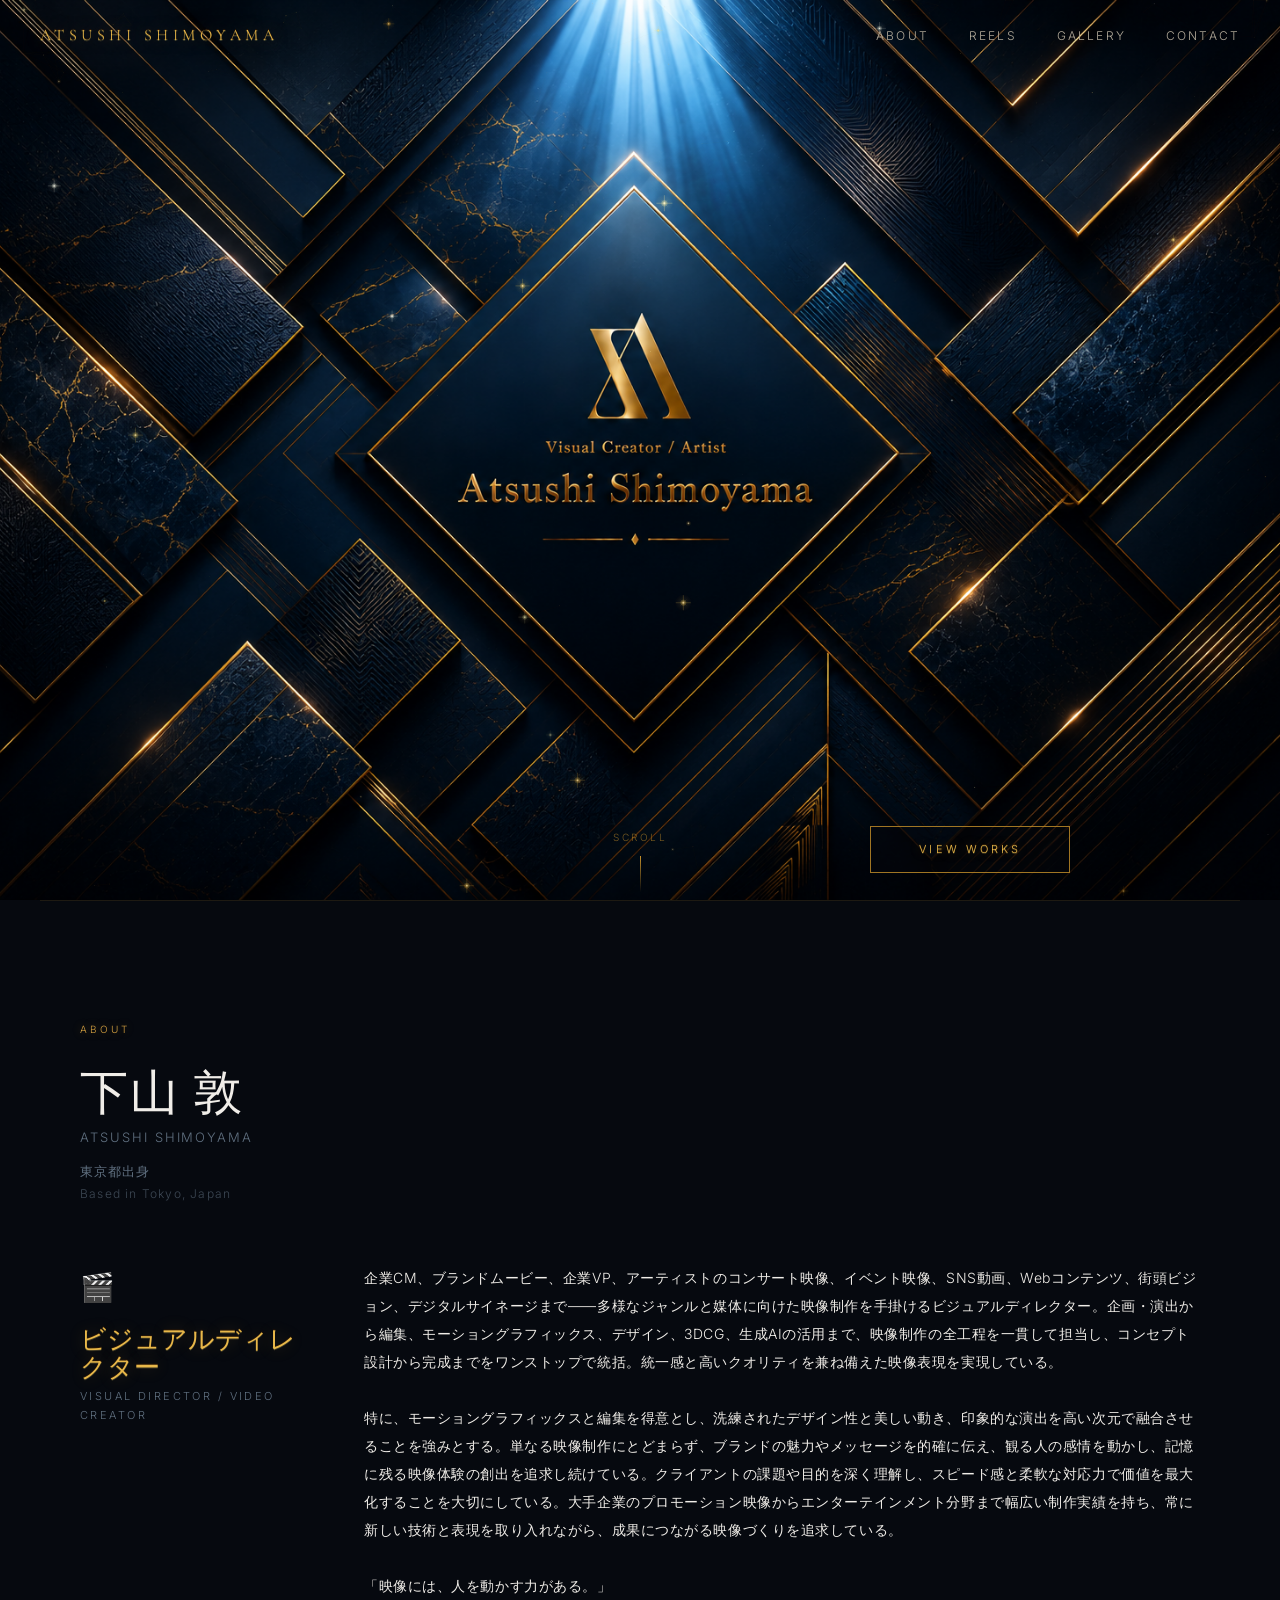
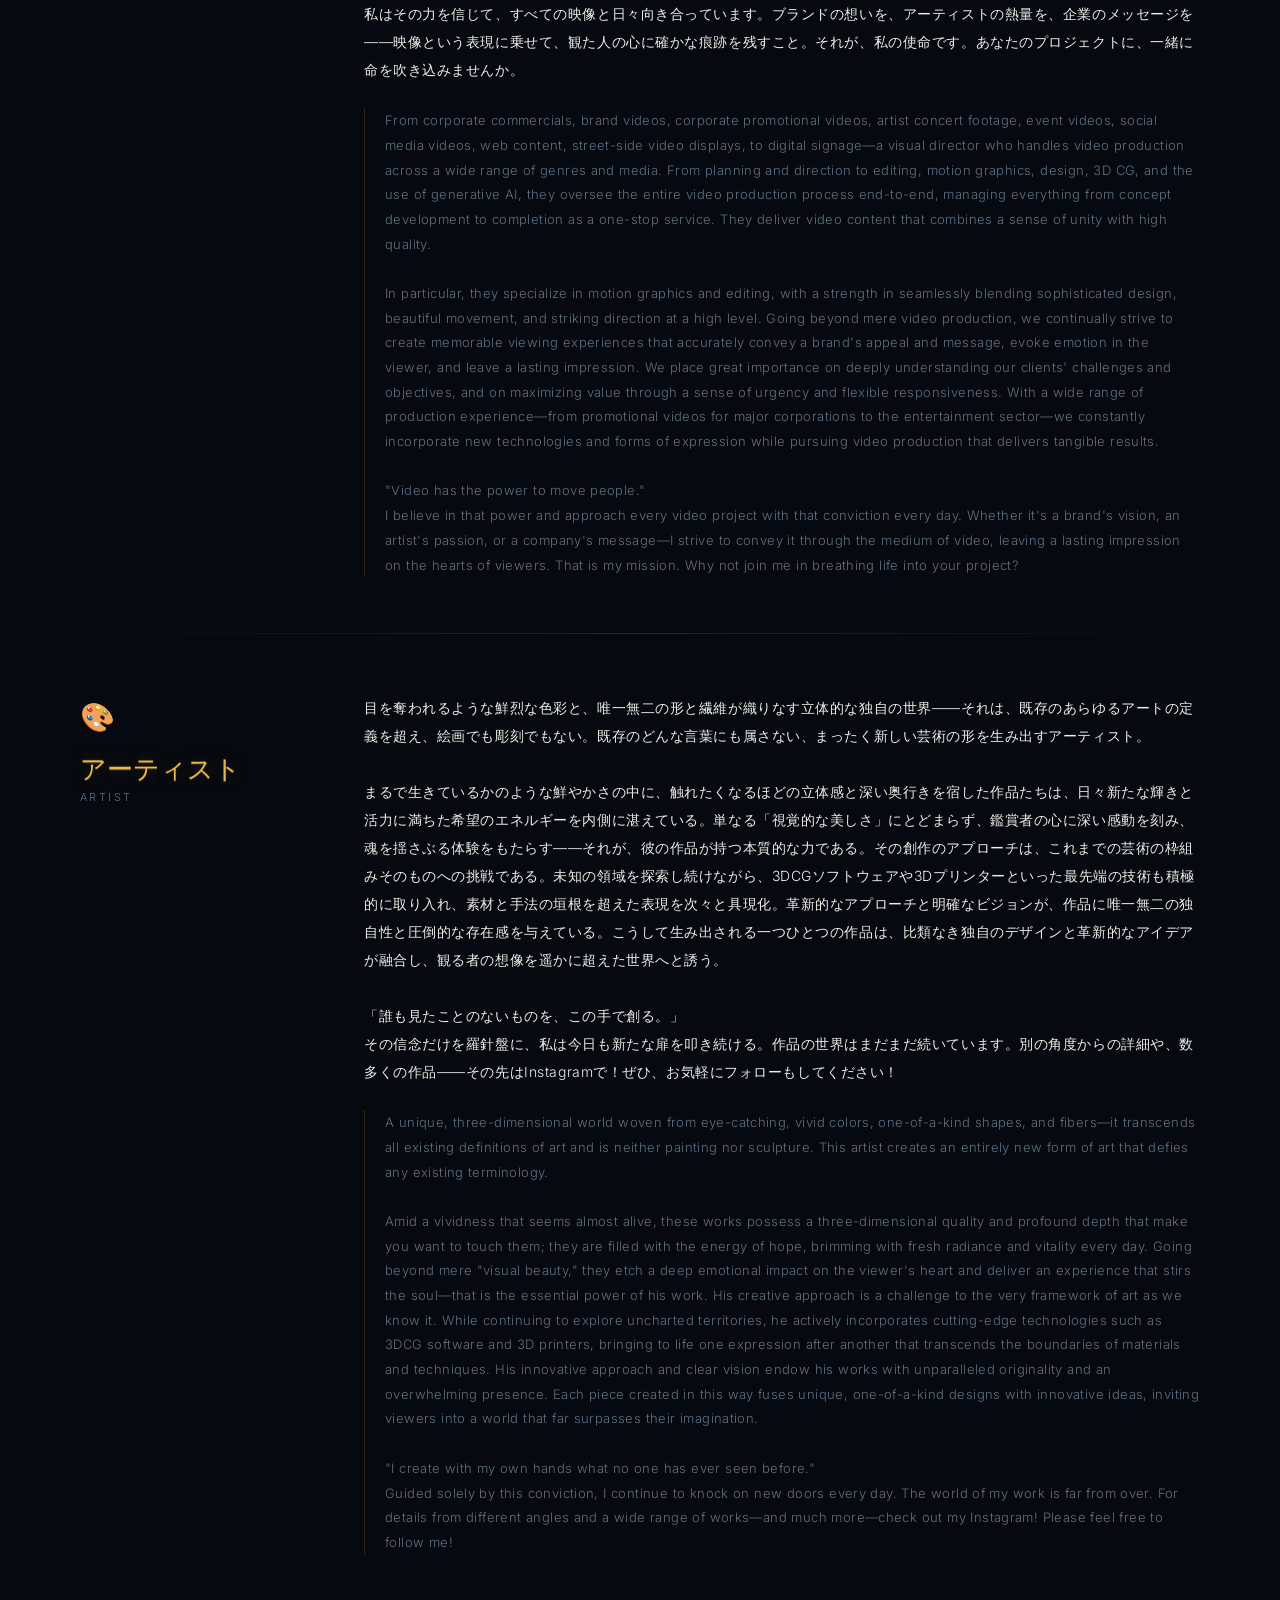
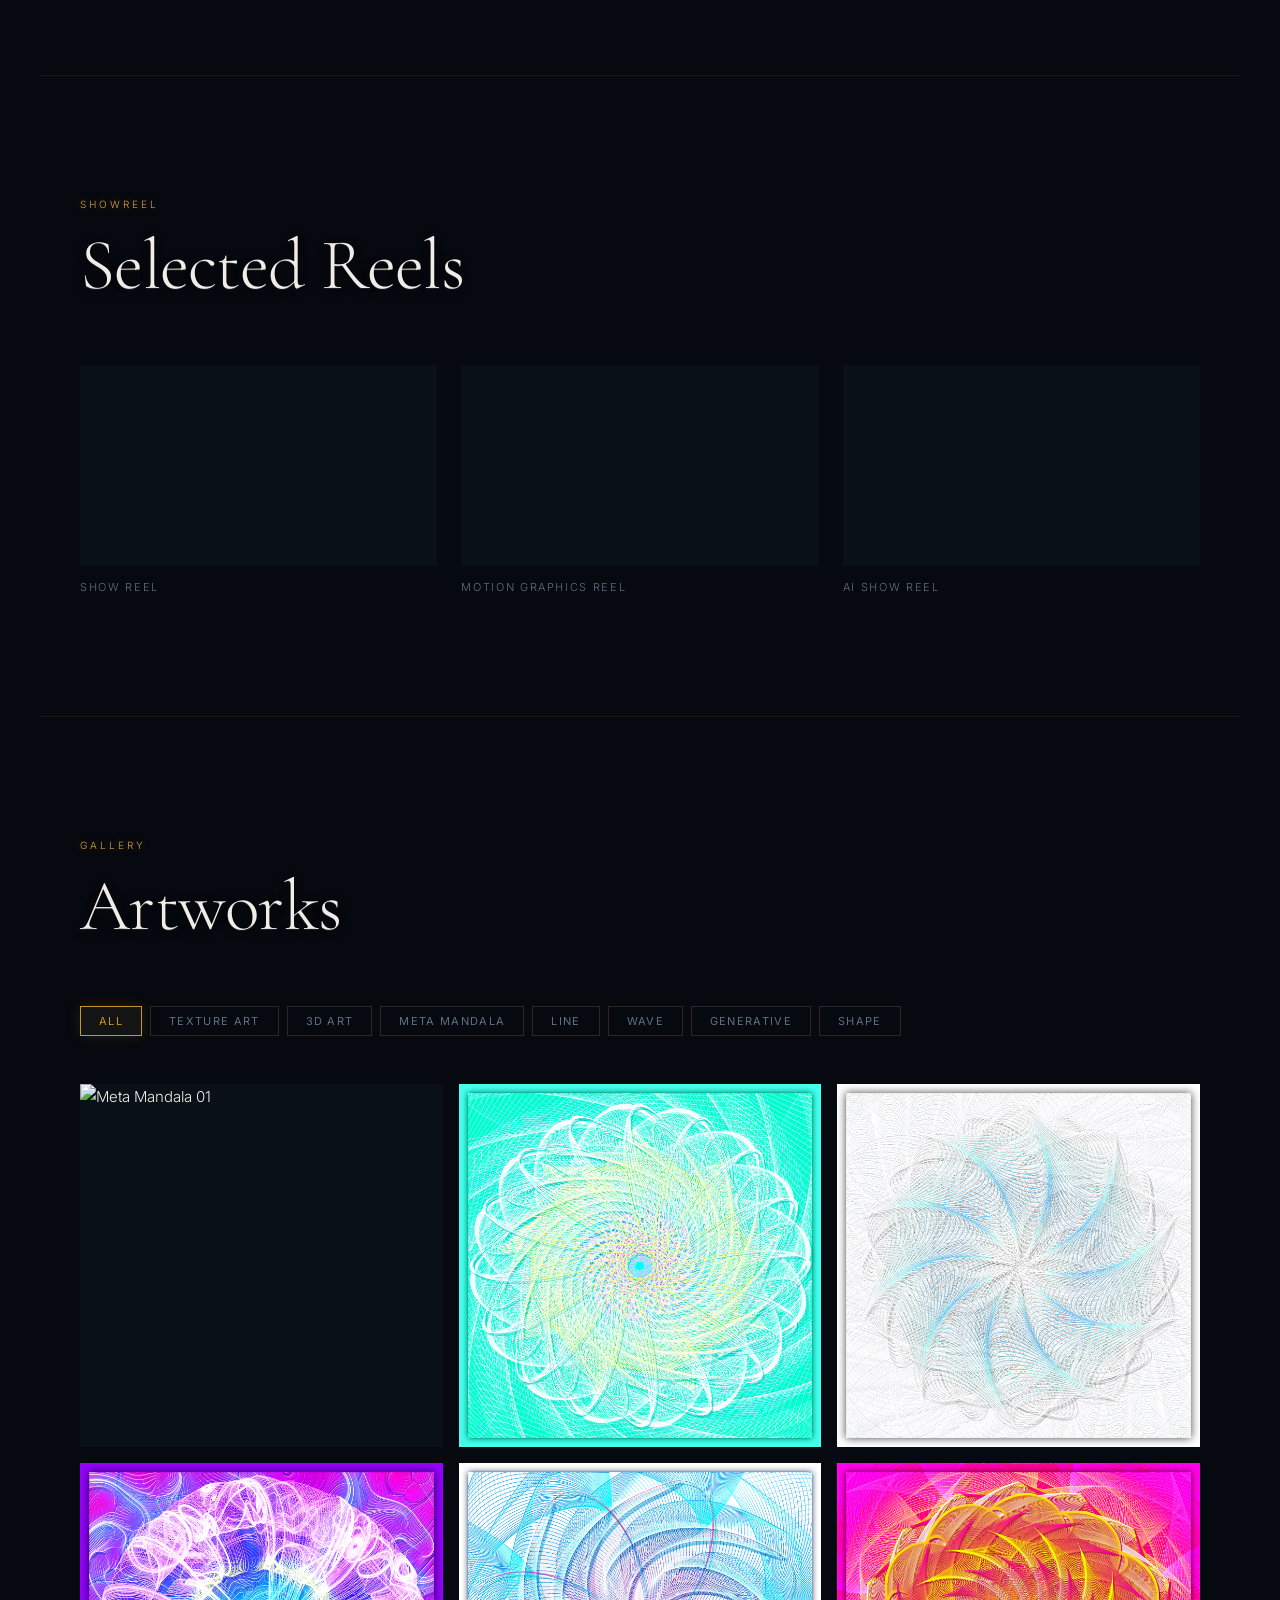
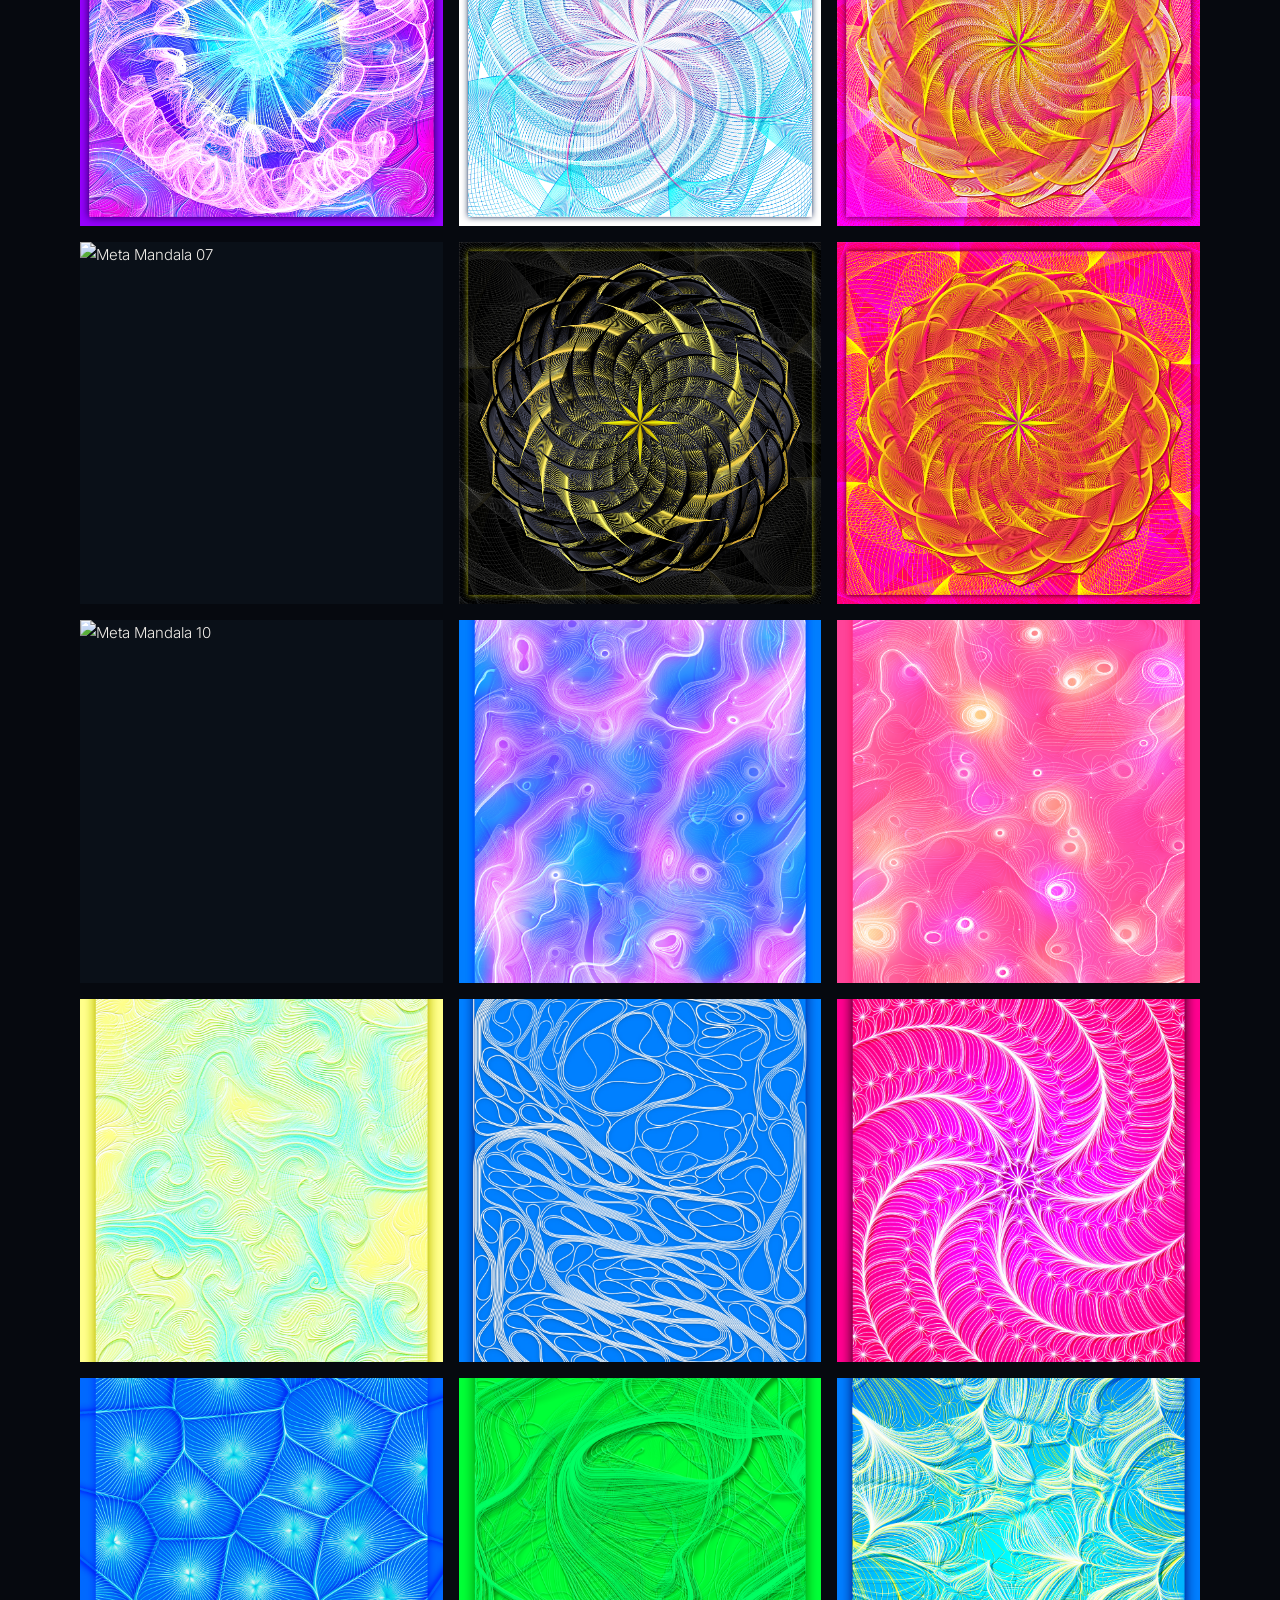
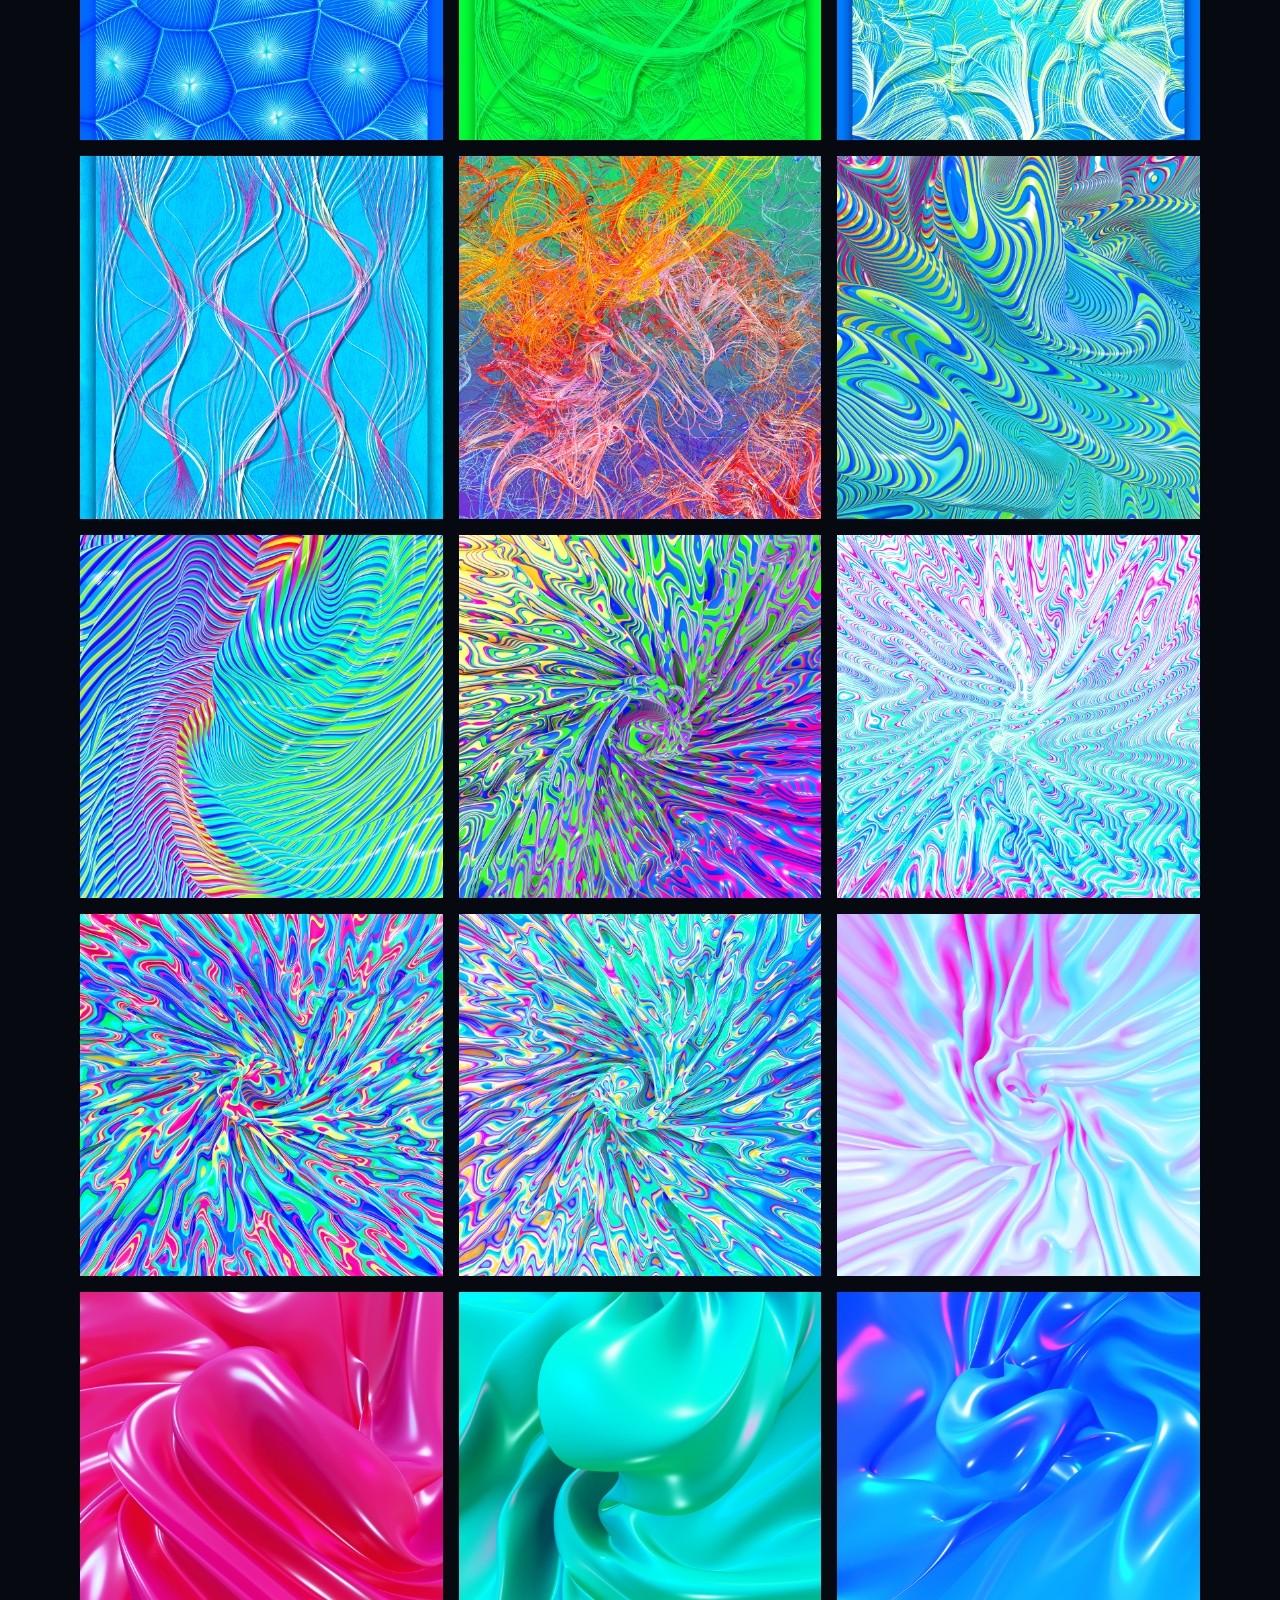
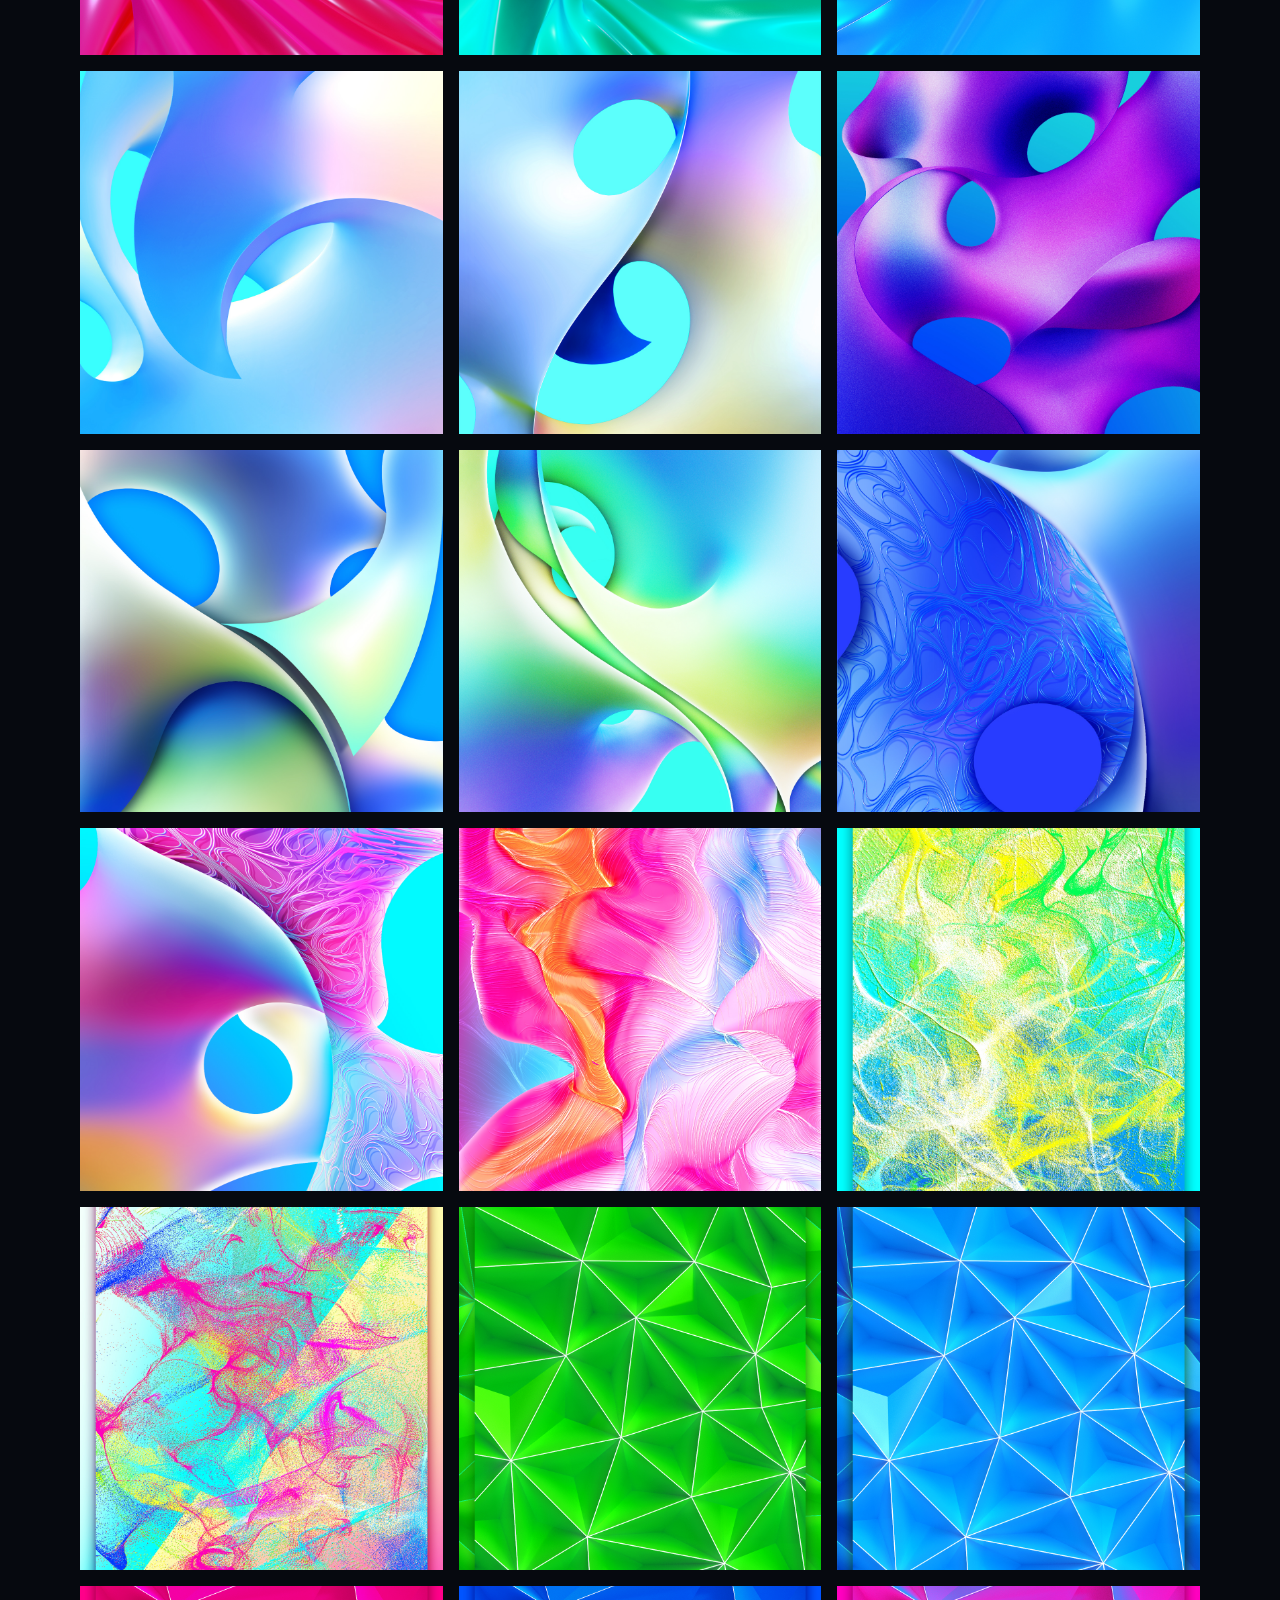
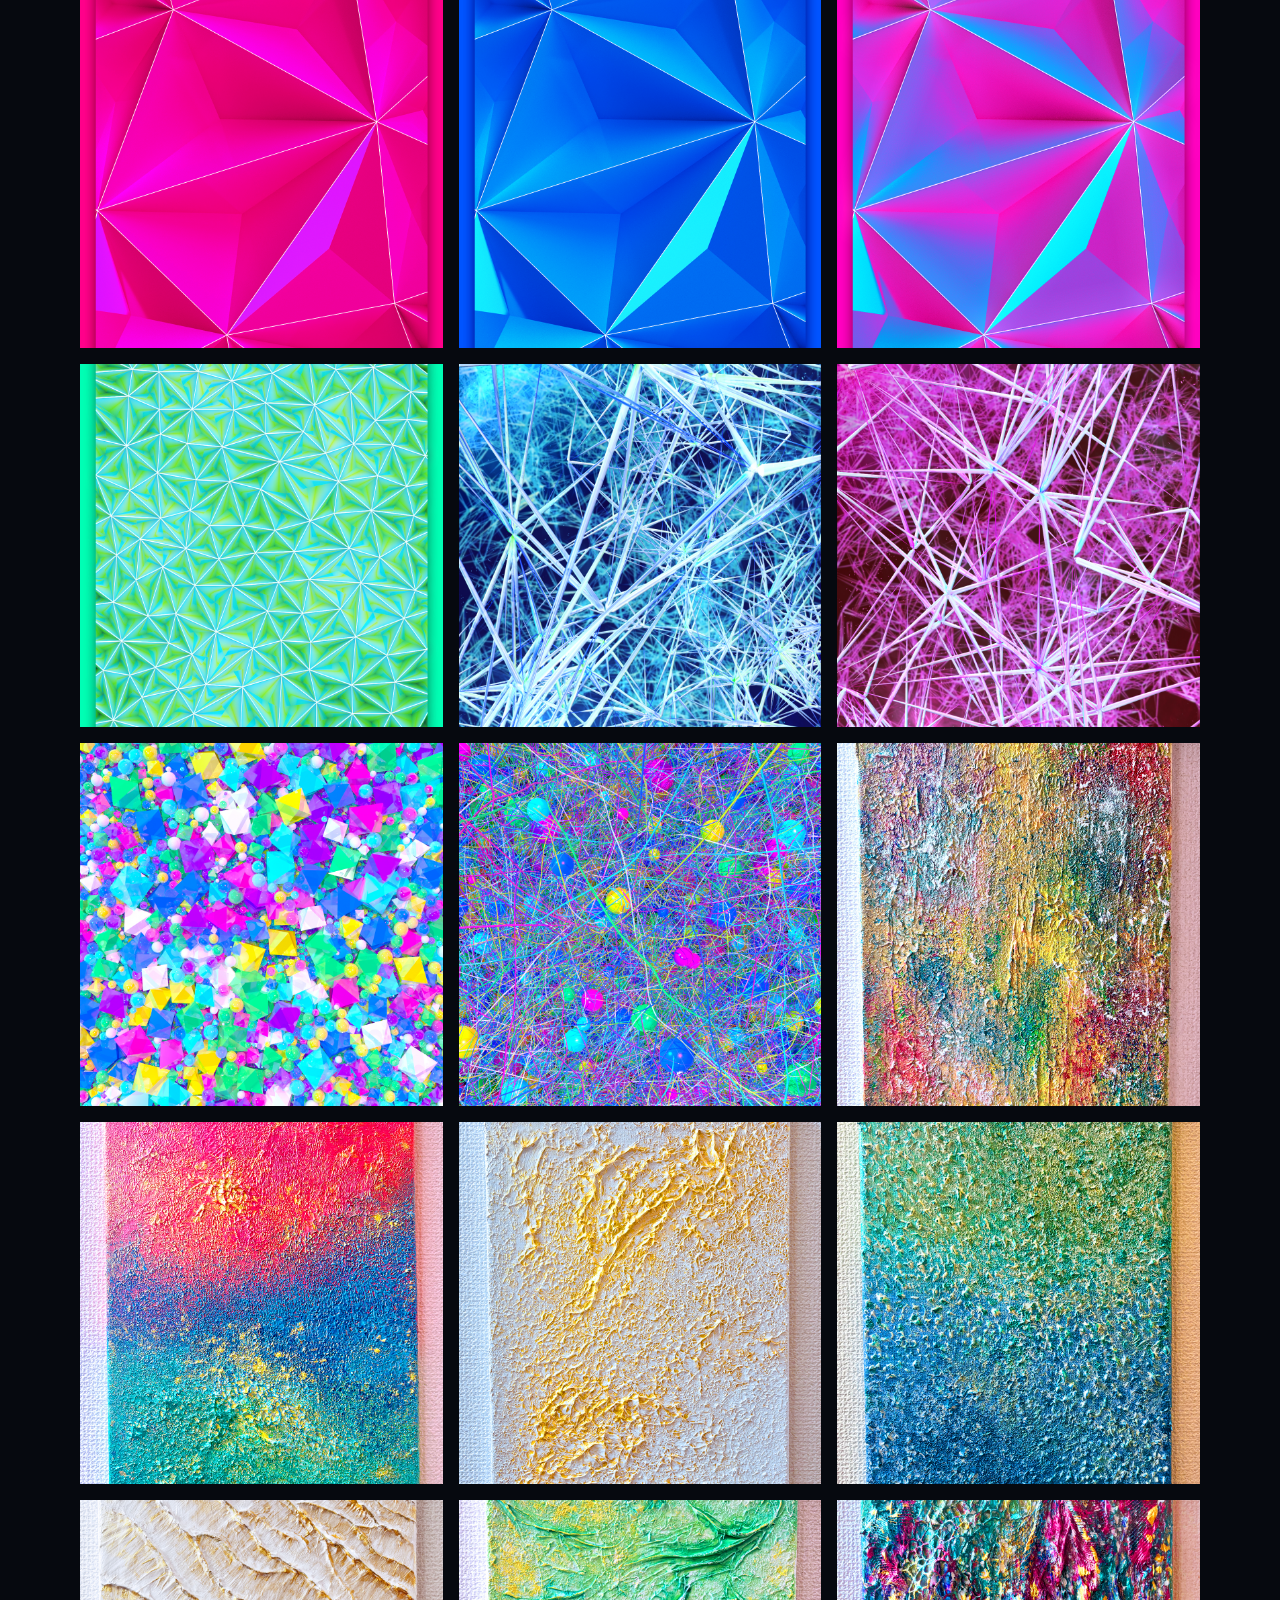
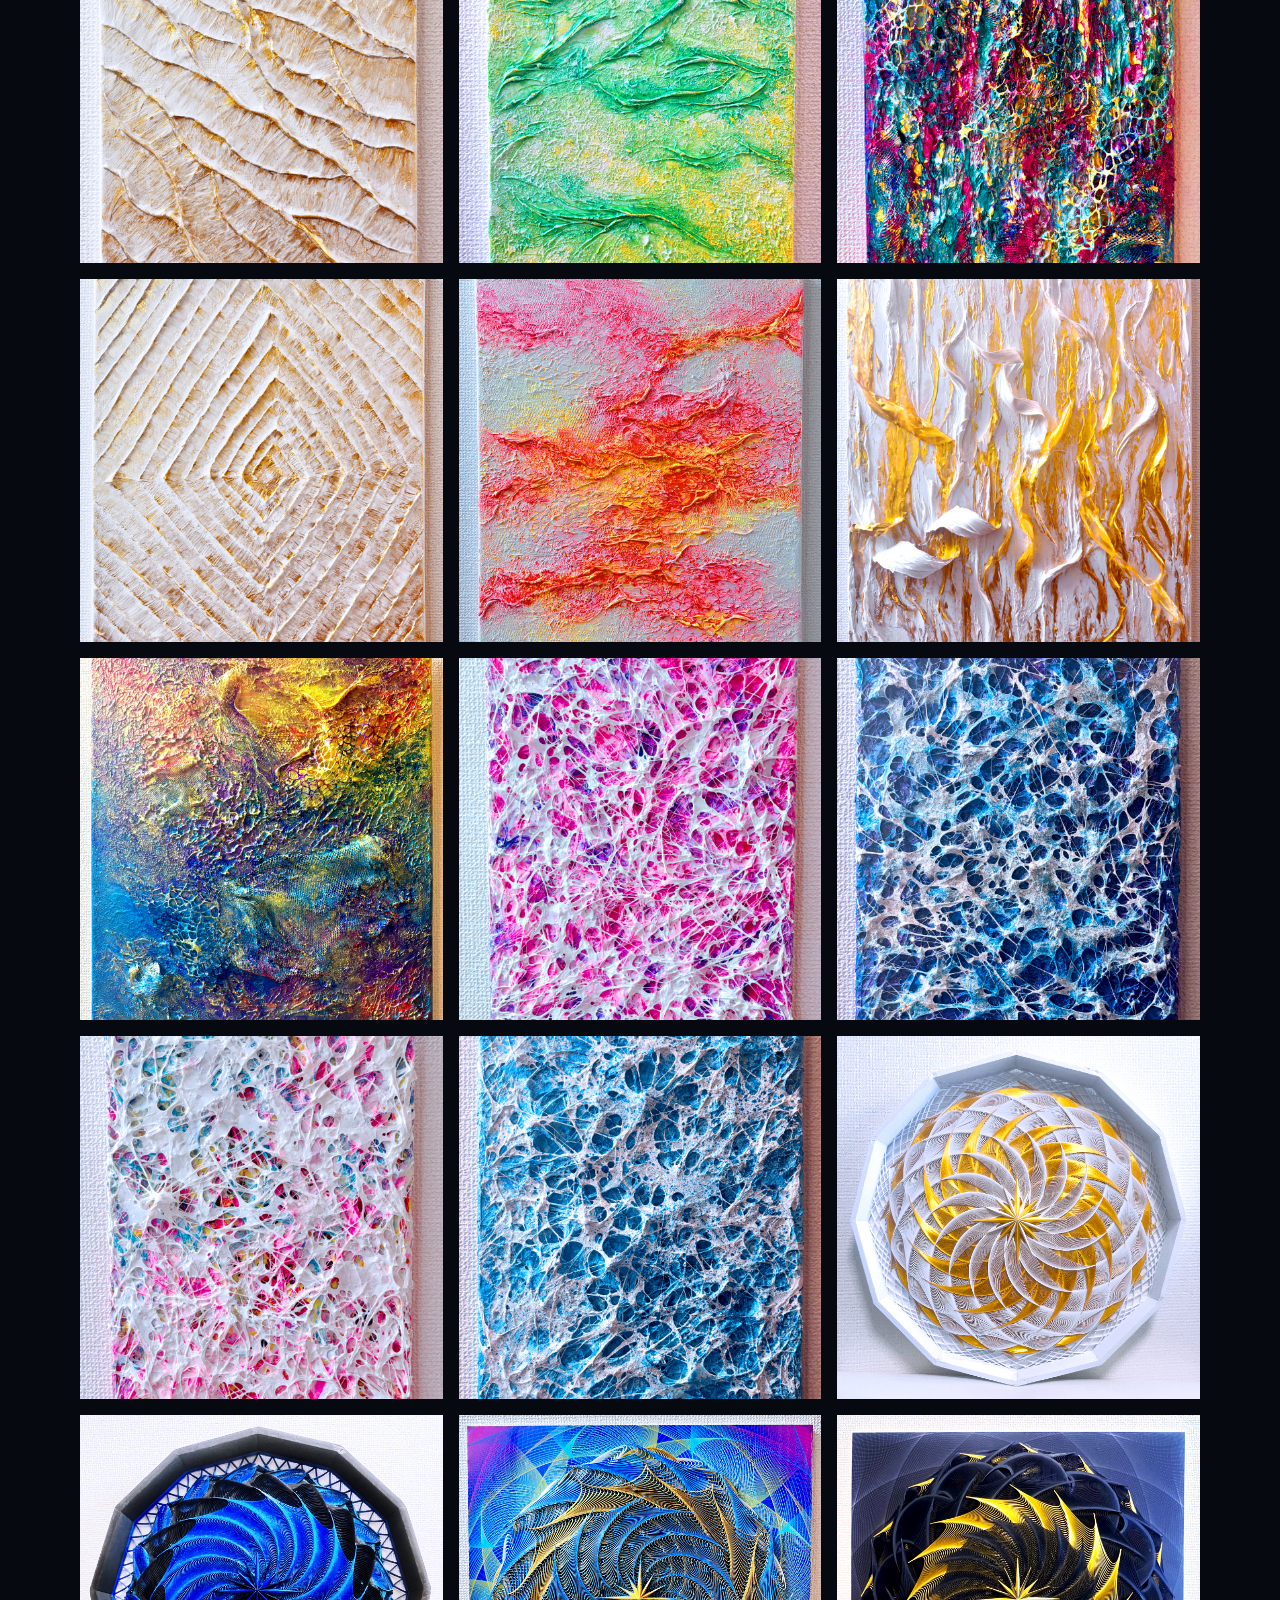
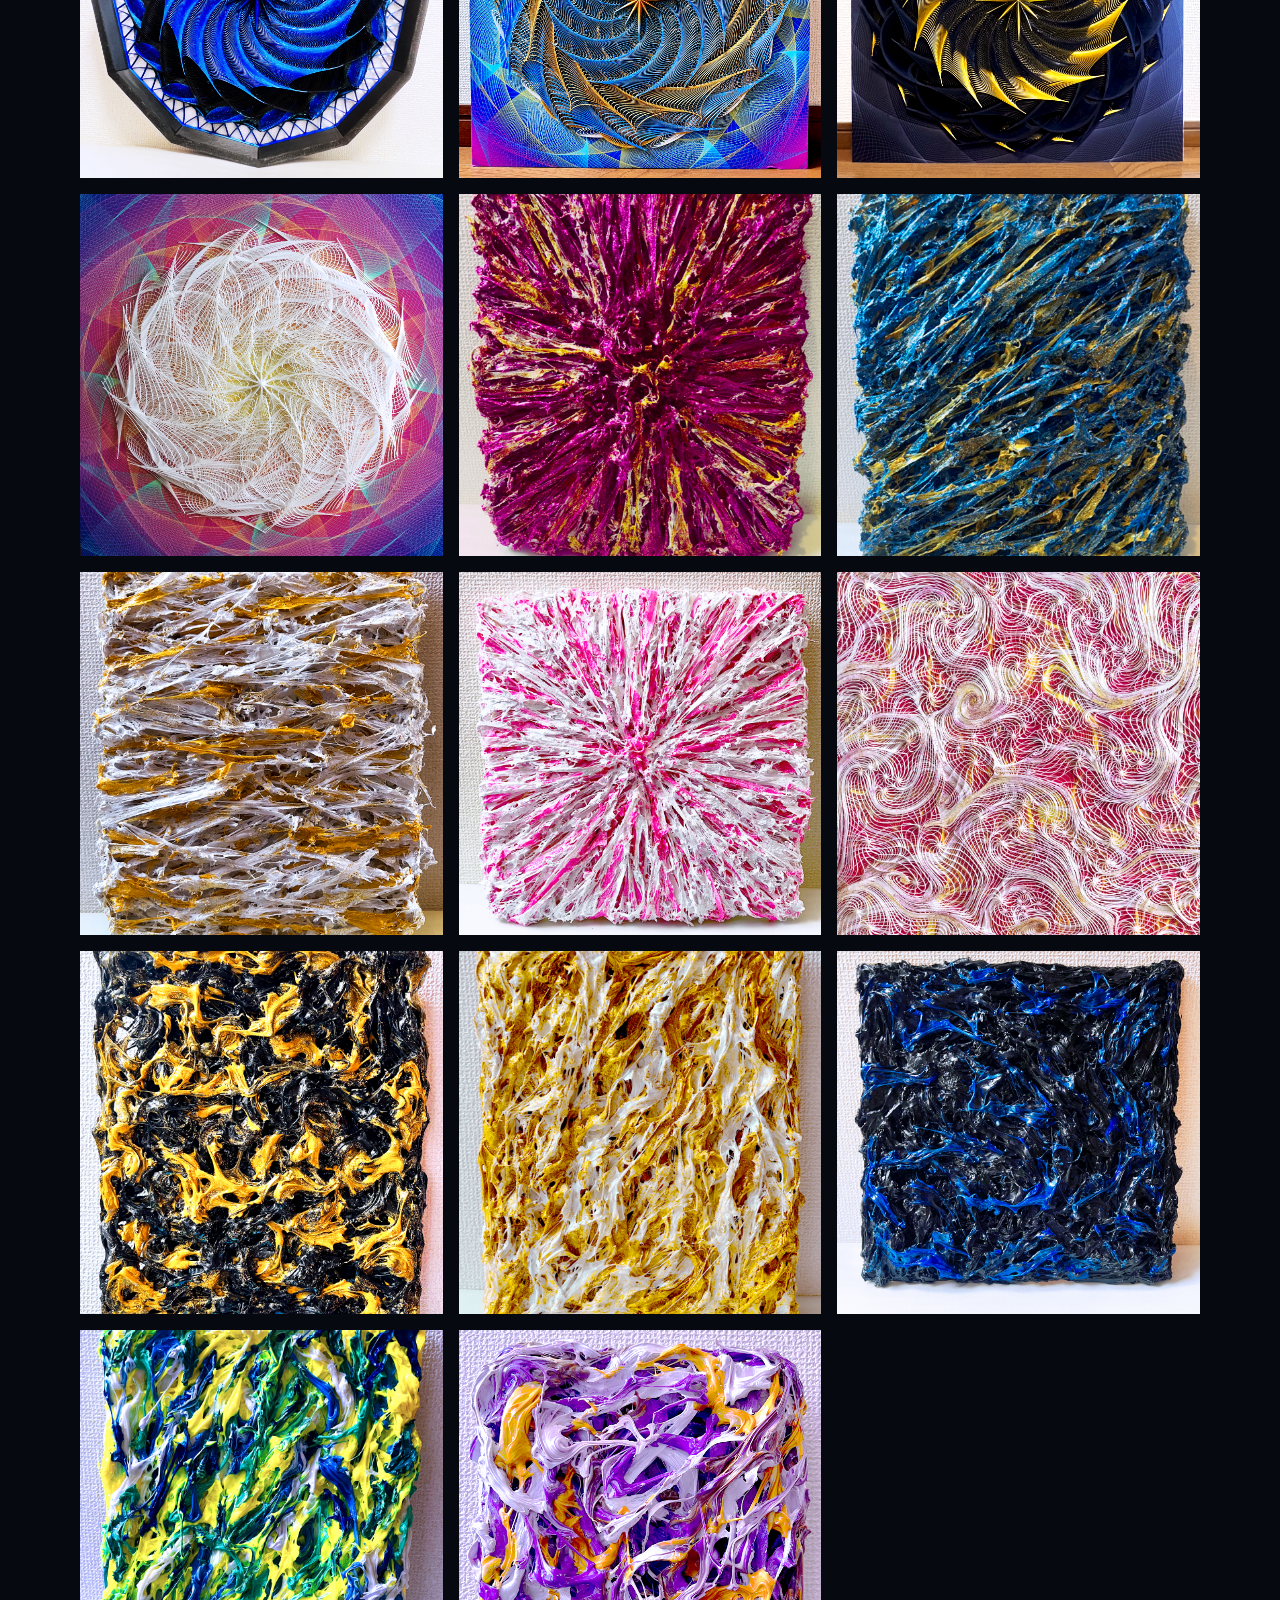
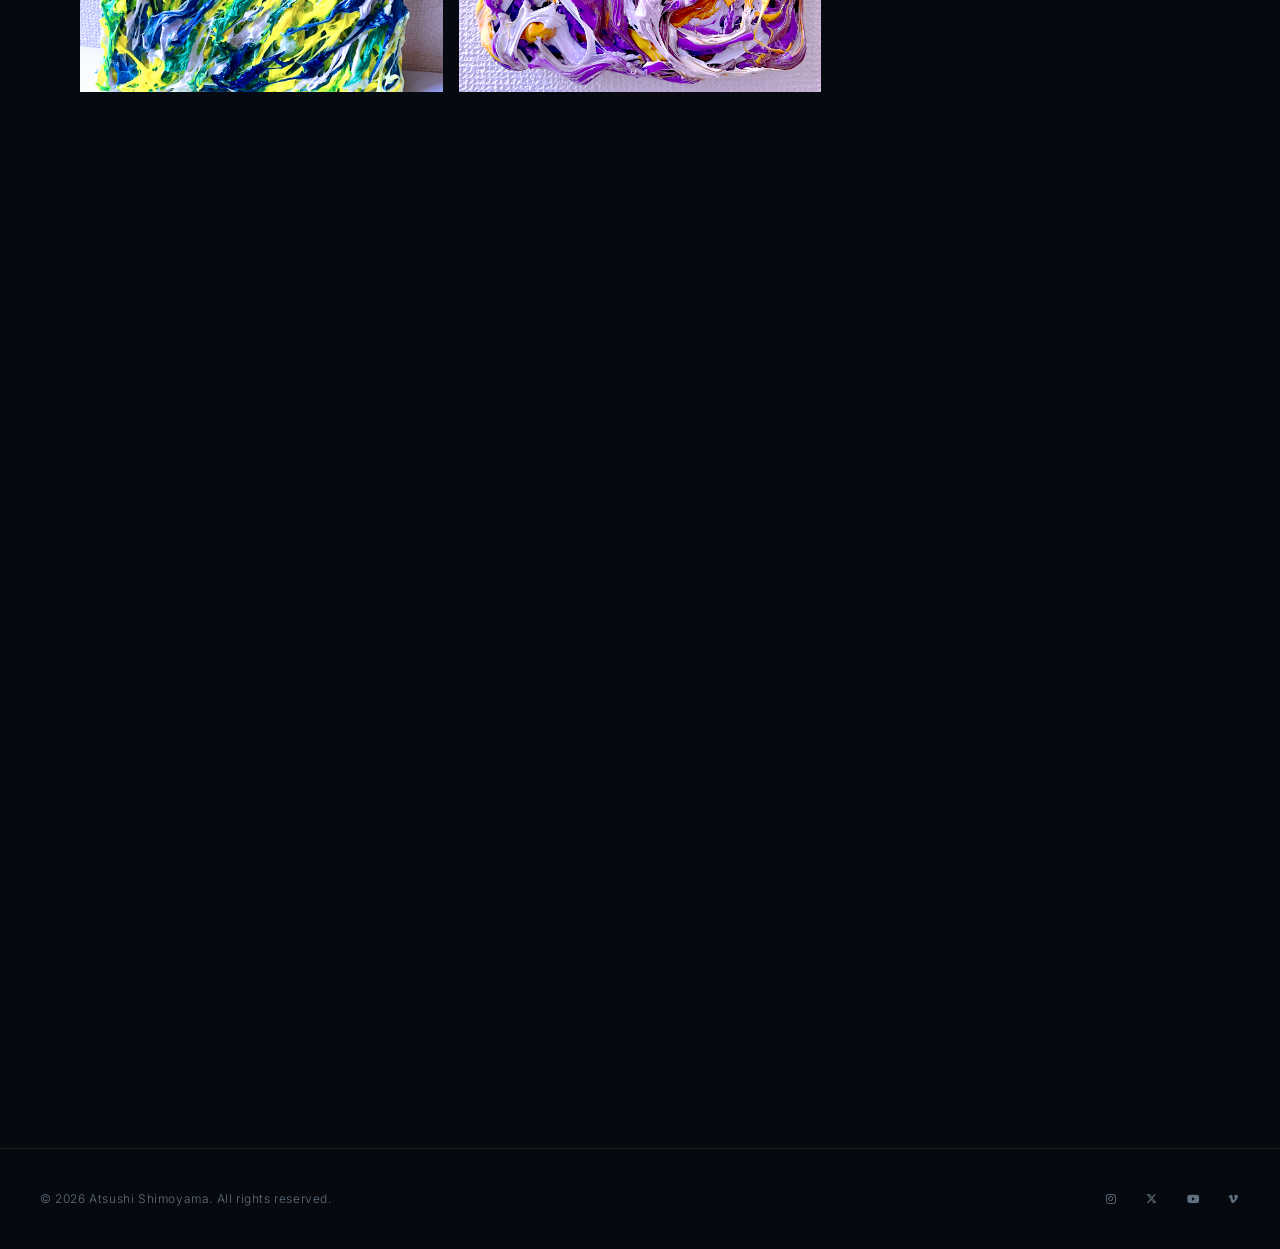
==== commit 8fbefdb9: "update about text" ====
--- a/index.html
+++ b/index.html
@@ -93,8 +93,8 @@
         <h3 class="about-role-en">Visual Director / Video Creator</h3>
       </div>
       <div class="about-text">
-        <p class="about-ja">企業CM、ブランドムービー、企業VP、アーティストのコンサート映像、イベント映像、SNS動画、Webコンテンツ、街頭ビジョン、デジタルサイネージまで——多様なジャンルと媒体に向けた映像制作を手掛けるビジュアルディレクター（映像クリエイター）。企画・演出から編集、モーショングラフィックス、デザイン、3DCG、生成AIの活用まで、映像制作の全工程を一貫して担当。プロジェクト全体を俯瞰しながら、コンセプト設計から完成までをワンストップで統括し、統一感と高いクオリティを兼ね備えた映像表現を実現している。特に、モーショングラフィックスと編集を得意とし、洗練されたデザイン性と美しい動き、印象的な演出を高い次元で融合させることを強みとする。単なる映像制作にとどまらず、ブランドの魅力やメッセージを的確に伝え、観る人の感情を動かし、記憶に残る映像体験の創出を追求し続けている。コンセプト設計から納品まで一貫して対応する体制により、スピード感と柔軟な対応力を両立。クライアントの課題や目的を深く理解し、映像を通じて価値を最大化することを大切にしている。大手企業のプロモーション映像からエンターテインメント分野まで幅広い制作実績を持ち、常に新しい技術と表現を取り入れながら、成果につながる映像づくりを追求している。映像の力で人の心を動かし、ブランドやプロジェクトの可能性を広げることを使命として活動している。<br><br>「映像には、人を動かす力がある。」<br>私はその力を信じて、すべての映像と日々、向き合っています。ブランドの想いを、アーティストの熱量を、企業のメッセージを——映像という表現に乗せて、観た人の心に確かな痕跡を残すこと。それが、私の使命です。あなたのプロジェクトに、一緒に命を吹き込みませんか。</p>
-        <p class="about-en">From corporate commercials, brand videos, corporate promotional videos, artist concert footage, event videos, social media videos, and web content, to outdoor billboards and digital signage—a visual director (video creator) who handles video production across a wide range of genres and media. They are responsible for the entire video production process—from planning and direction to editing, motion graphics, design, 3DCG, and the use of generative AI. By maintaining a bird's-eye view of the entire project, they oversee everything from concept design to completion as a one-stop service, delivering video content that combines a sense of unity with high quality. In particular, they excel in motion graphics and editing, with a strength in seamlessly blending sophisticated design, beautiful movement, and striking visual direction at a high level. Going beyond mere video production, they continuously strive to accurately convey a brand's appeal and message, evoke emotions in viewers, and create memorable visual experiences. Our integrated system, which handles everything from concept design to delivery, allows us to balance speed with flexibility. We place great importance on deeply understanding our clients' challenges and objectives to maximize value through video. With a wide range of production experience—from promotional videos for major corporations to the entertainment sector—we constantly incorporate new technologies and forms of expression while pursuing video production that delivers results. Our mission is to move people's hearts through the power of video and expand the possibilities of brands and projects.<br><br>"Video has the power to move people."<br>I believe in that power, and I approach every video project with that conviction every day. The brand's vision, the artist's passion, the company's message—I aim to convey them through the medium of video, leaving a lasting impression on the hearts of viewers. That is my mission. Why not join me in breathing life into your project?</p>
+        <p class="about-ja">企業CM、ブランドムービー、企業VP、アーティストのコンサート映像、イベント映像、SNS動画、Webコンテンツ、街頭ビジョン、デジタルサイネージまで——多様なジャンルと媒体に向けた映像制作を手掛けるビジュアルディレクター。企画・演出から編集、モーショングラフィックス、デザイン、3DCG、生成AIの活用まで、映像制作の全工程を一貫して担当し、コンセプト設計から完成までをワンストップで統括。統一感と高いクオリティを兼ね備えた映像表現を実現している。<br><br>特に、モーショングラフィックスと編集を得意とし、洗練されたデザイン性と美しい動き、印象的な演出を高い次元で融合させることを強みとする。単なる映像制作にとどまらず、ブランドの魅力やメッセージを的確に伝え、観る人の感情を動かし、記憶に残る映像体験の創出を追求し続けている。クライアントの課題や目的を深く理解し、スピード感と柔軟な対応力で価値を最大化することを大切にしている。大手企業のプロモーション映像からエンターテインメント分野まで幅広い制作実績を持ち、常に新しい技術と表現を取り入れながら、成果につながる映像づくりを追求している。<br><br>「映像には、人を動かす力がある。」<br>私はその力を信じて、すべての映像と日々向き合っています。ブランドの想いを、アーティストの熱量を、企業のメッセージを——映像という表現に乗せて、観た人の心に確かな痕跡を残すこと。それが、私の使命です。あなたのプロジェクトに、一緒に命を吹き込みませんか。</p>
+        <p class="about-en">From corporate commercials, brand videos, corporate promotional videos, artist concert footage, event videos, social media videos, web content, street-side video displays, to digital signage—a visual director who handles video production across a wide range of genres and media. From planning and direction to editing, motion graphics, design, 3D CG, and the use of generative AI, they oversee the entire video production process end-to-end, managing everything from concept development to completion as a one-stop service. They deliver video content that combines a sense of unity with high quality.<br><br>In particular, they specialize in motion graphics and editing, with a strength in seamlessly blending sophisticated design, beautiful movement, and striking direction at a high level. Going beyond mere video production, we continually strive to create memorable viewing experiences that accurately convey a brand's appeal and message, evoke emotion in the viewer, and leave a lasting impression. We place great importance on deeply understanding our clients' challenges and objectives, and on maximizing value through a sense of urgency and flexible responsiveness. With a wide range of production experience—from promotional videos for major corporations to the entertainment sector—we constantly incorporate new technologies and forms of expression while pursuing video production that delivers tangible results.<br><br>"Video has the power to move people."<br>I believe in that power and approach every video project with that conviction every day. Whether it's a brand's vision, an artist's passion, or a company's message—I strive to convey it through the medium of video, leaving a lasting impression on the hearts of viewers. That is my mission. Why not join me in breathing life into your project?</p>
       </div>
     </div>
 
@@ -107,8 +107,8 @@
         <h3 class="about-role-en">Artist</h3>
       </div>
       <div class="about-text">
-        <p class="about-ja">目を奪われるような鮮烈な色彩と、唯一無二の形と繊維が織りなす立体的な独自の世界。それは、既存のあらゆるアートの定義を超え、絵画でも彫刻でもない。既存のどんな言葉にも属さない、まったく新しい芸術の形を生み出すアーティスト。まるで生きているかのような鮮やかさの中に、触れたくなるほどの立体感と深い奥行きを宿した作品たちは、日々新たな輝きと活力に満ちた希望のエネルギーを内側に湛えている。単なる「視覚的な美しさ」にとどまらず、鑑賞者の心に深い感動を刻み、魂を揺さぶる体験をもたらすこと——それが、彼の作品が持つ本質的な力である。その創作のアプローチは、これまでの芸術の枠組みそのものへの挑戦である。未知の世界への扉を叩き、誰も踏み込んだことのない領域を探索し続けながら、3DCGソフトウェアや3Dプリンターといった最先端の技術も積極的に取り入れ、さまざまな表現を次々と具現化している。素材と手法の垣根を超え、従来のアートの概念を根底から覆すその革新的なアプローチと明確なビジョンが、作品に唯一無二の独自性と圧倒的な存在感を与えている。こうして生み出される一つ一つの作品は、既存のアートの概念を超越した、新たな次元の扉を切り拓くものだ。比類なき独自のデザインと革新的なアイデアが融合し、観る者の想像を遥かに超えた世界へと誘う。<br><br>「誰も見たことのないものを、この手で創る。」<br>その信念だけを羅針盤に、私は今日も新たな扉を叩き続ける。作品の世界はまだまだ続いています。別の角度からの詳細や、数多くの作品——その先はInstagramで！フォローもお待ちしています。</p>
-        <p class="about-en">A unique, three-dimensional world woven from eye-catching, vivid colors, one-of-a-kind forms, and fibers. It transcends all existing definitions of art—it is neither painting nor sculpture. This artist creates an entirely new form of art that defies any existing terminology. Amid a vividness that seems almost alive, these works possess a three-dimensional quality and profound depth that make you want to touch them; they are filled with the energy of hope, brimming with fresh radiance and vitality every day. Going beyond mere "visual beauty," his works etch a deep emotional impact on the viewer's heart and provide an experience that stirs the soul—that is the essential power of his art. His creative approach challenges the very framework of art as we know it. Knocking on the door to the unknown and continuing to explore uncharted territories, he actively incorporates cutting-edge technologies such as 3DCG software and 3D printers to bring a wide variety of expressions to life one after another. His innovative approach and clear vision—which transcend the boundaries of materials and techniques and fundamentally overturn conventional concepts of art—endow his works with unparalleled originality and an overwhelming presence. Each work created in this way transcends existing concepts of art and opens the door to a new dimension. A fusion of unparalleled, original designs and innovative ideas invites viewers into a world that far exceeds their imagination.<br><br>"I create with my own hands what no one has ever seen before."<br>Guided solely by that conviction, I continue to knock on new doors every day. The world of my art continues to expand. For details from different angles and a wide range of works—and much more—check out my Instagram! I look forward to your follow.</p>
+        <p class="about-ja">目を奪われるような鮮烈な色彩と、唯一無二の形と繊維が織りなす立体的な独自の世界——それは、既存のあらゆるアートの定義を超え、絵画でも彫刻でもない。既存のどんな言葉にも属さない、まったく新しい芸術の形を生み出すアーティスト。<br><br>まるで生きているかのような鮮やかさの中に、触れたくなるほどの立体感と深い奥行きを宿した作品たちは、日々新たな輝きと活力に満ちた希望のエネルギーを内側に湛えている。単なる「視覚的な美しさ」にとどまらず、鑑賞者の心に深い感動を刻み、魂を揺さぶる体験をもたらす——それが、彼の作品が持つ本質的な力である。その創作のアプローチは、これまでの芸術の枠組みそのものへの挑戦である。未知の領域を探索し続けながら、3DCGソフトウェアや3Dプリンターといった最先端の技術も積極的に取り入れ、素材と手法の垣根を超えた表現を次々と具現化。革新的なアプローチと明確なビジョンが、作品に唯一無二の独自性と圧倒的な存在感を与えている。こうして生み出される一つひとつの作品は、比類なき独自のデザインと革新的なアイデアが融合し、観る者の想像を遥かに超えた世界へと誘う。<br><br>「誰も見たことのないものを、この手で創る。」<br>その信念だけを羅針盤に、私は今日も新たな扉を叩き続ける。作品の世界はまだまだ続いています。別の角度からの詳細や、数多くの作品——その先はInstagramで！ぜひ、お気軽にフォローもしてください！</p>
+        <p class="about-en">A unique, three-dimensional world woven from eye-catching, vivid colors, one-of-a-kind shapes, and fibers—it transcends all existing definitions of art and is neither painting nor sculpture. This artist creates an entirely new form of art that defies any existing terminology.<br><br>Amid a vividness that seems almost alive, these works possess a three-dimensional quality and profound depth that make you want to touch them; they are filled with the energy of hope, brimming with fresh radiance and vitality every day. Going beyond mere "visual beauty," they etch a deep emotional impact on the viewer's heart and deliver an experience that stirs the soul—that is the essential power of his work. His creative approach is a challenge to the very framework of art as we know it. While continuing to explore uncharted territories, he actively incorporates cutting-edge technologies such as 3DCG software and 3D printers, bringing to life one expression after another that transcends the boundaries of materials and techniques. His innovative approach and clear vision endow his works with unparalleled originality and an overwhelming presence. Each piece created in this way fuses unique, one-of-a-kind designs with innovative ideas, inviting viewers into a world that far surpasses their imagination.<br><br>"I create with my own hands what no one has ever seen before."<br>Guided solely by this conviction, I continue to knock on new doors every day. The world of my work is far from over. For details from different angles and a wide range of works—and much more—check out my Instagram! Please feel free to follow me!</p>
       </div>
     </div>
   </section>
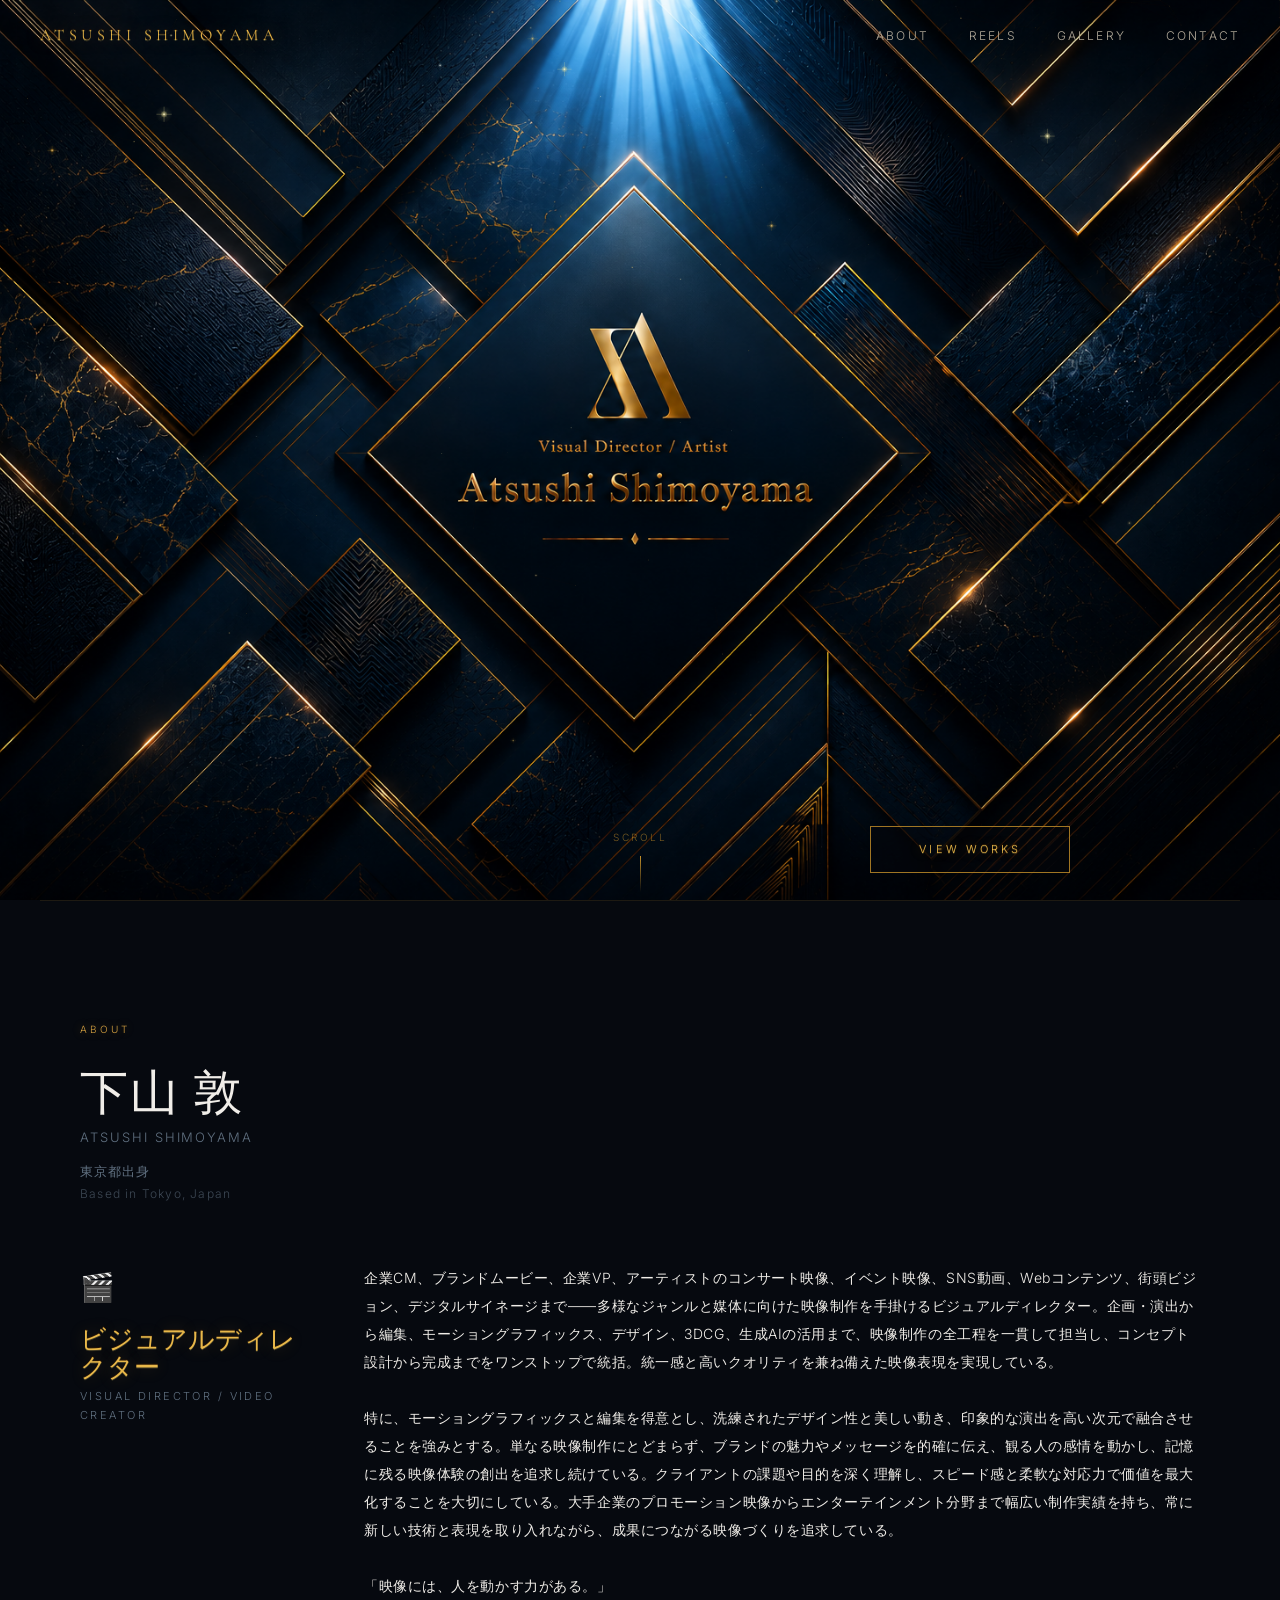
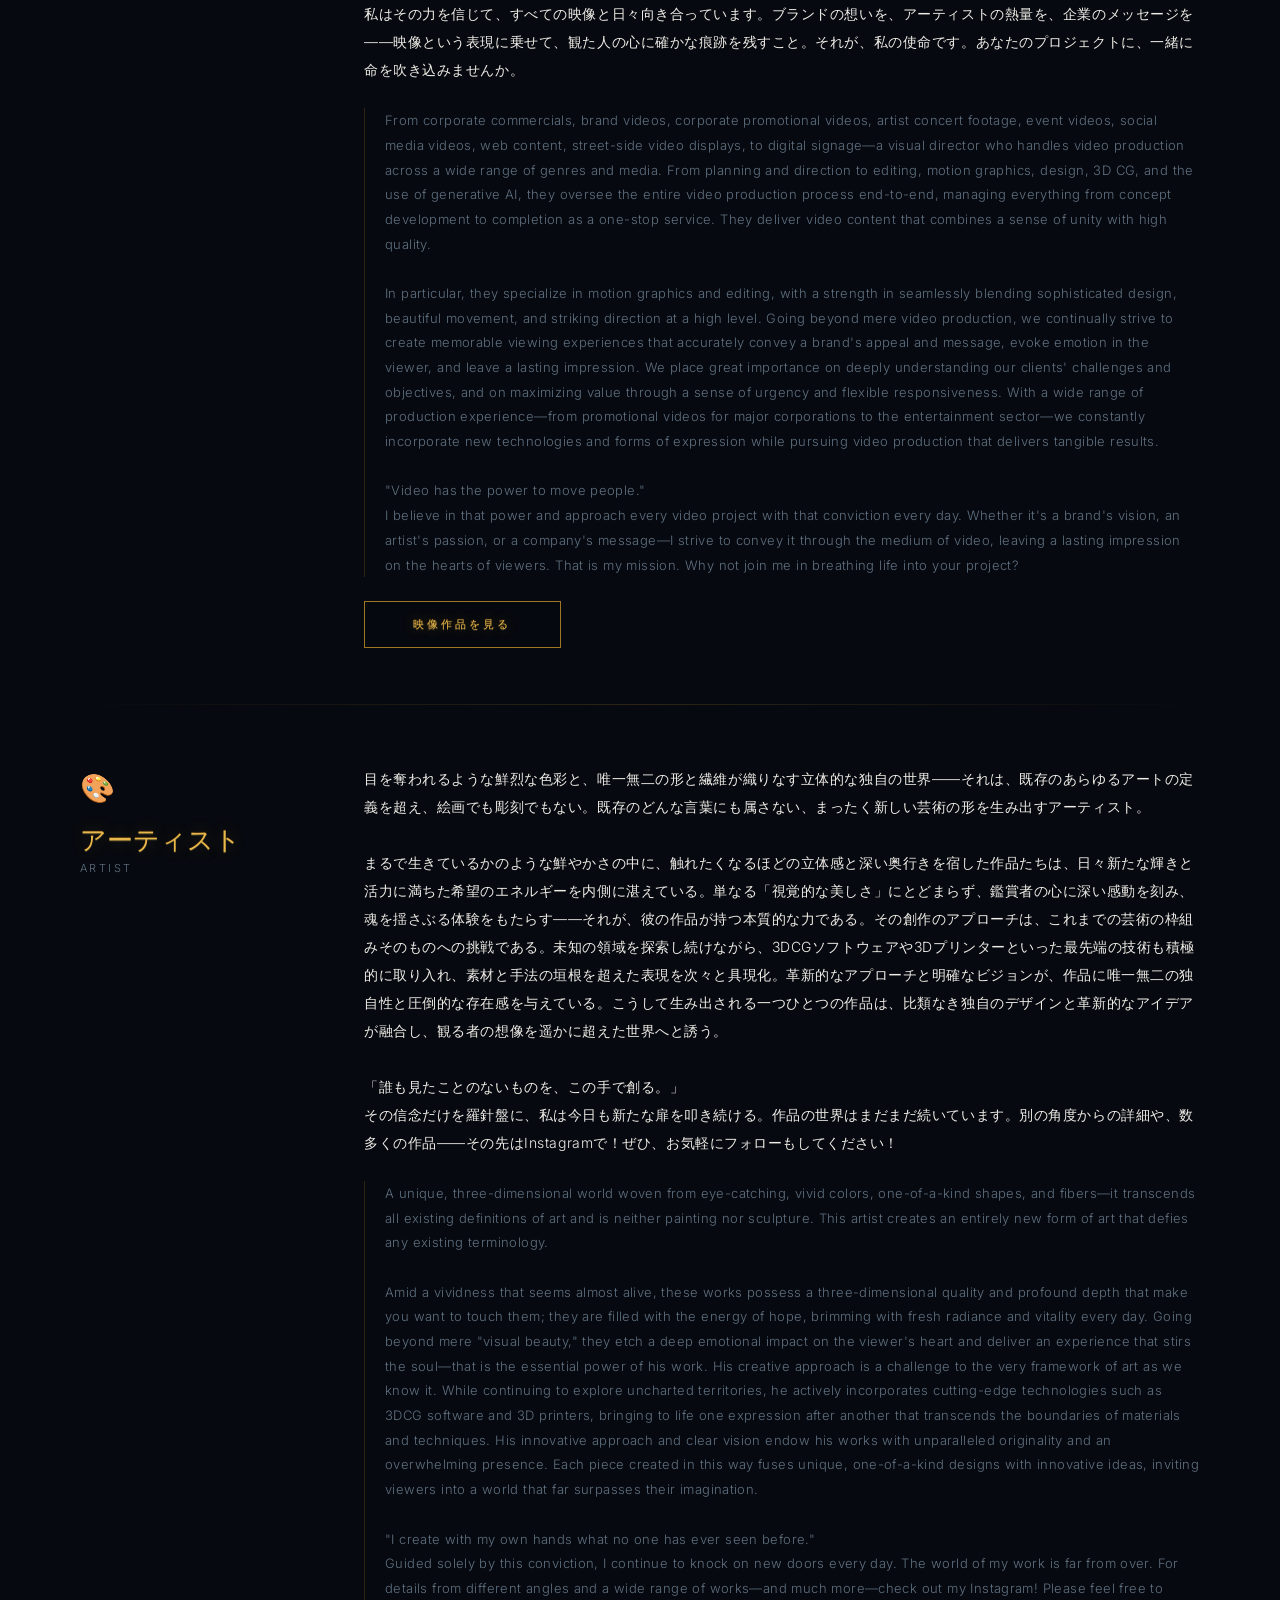
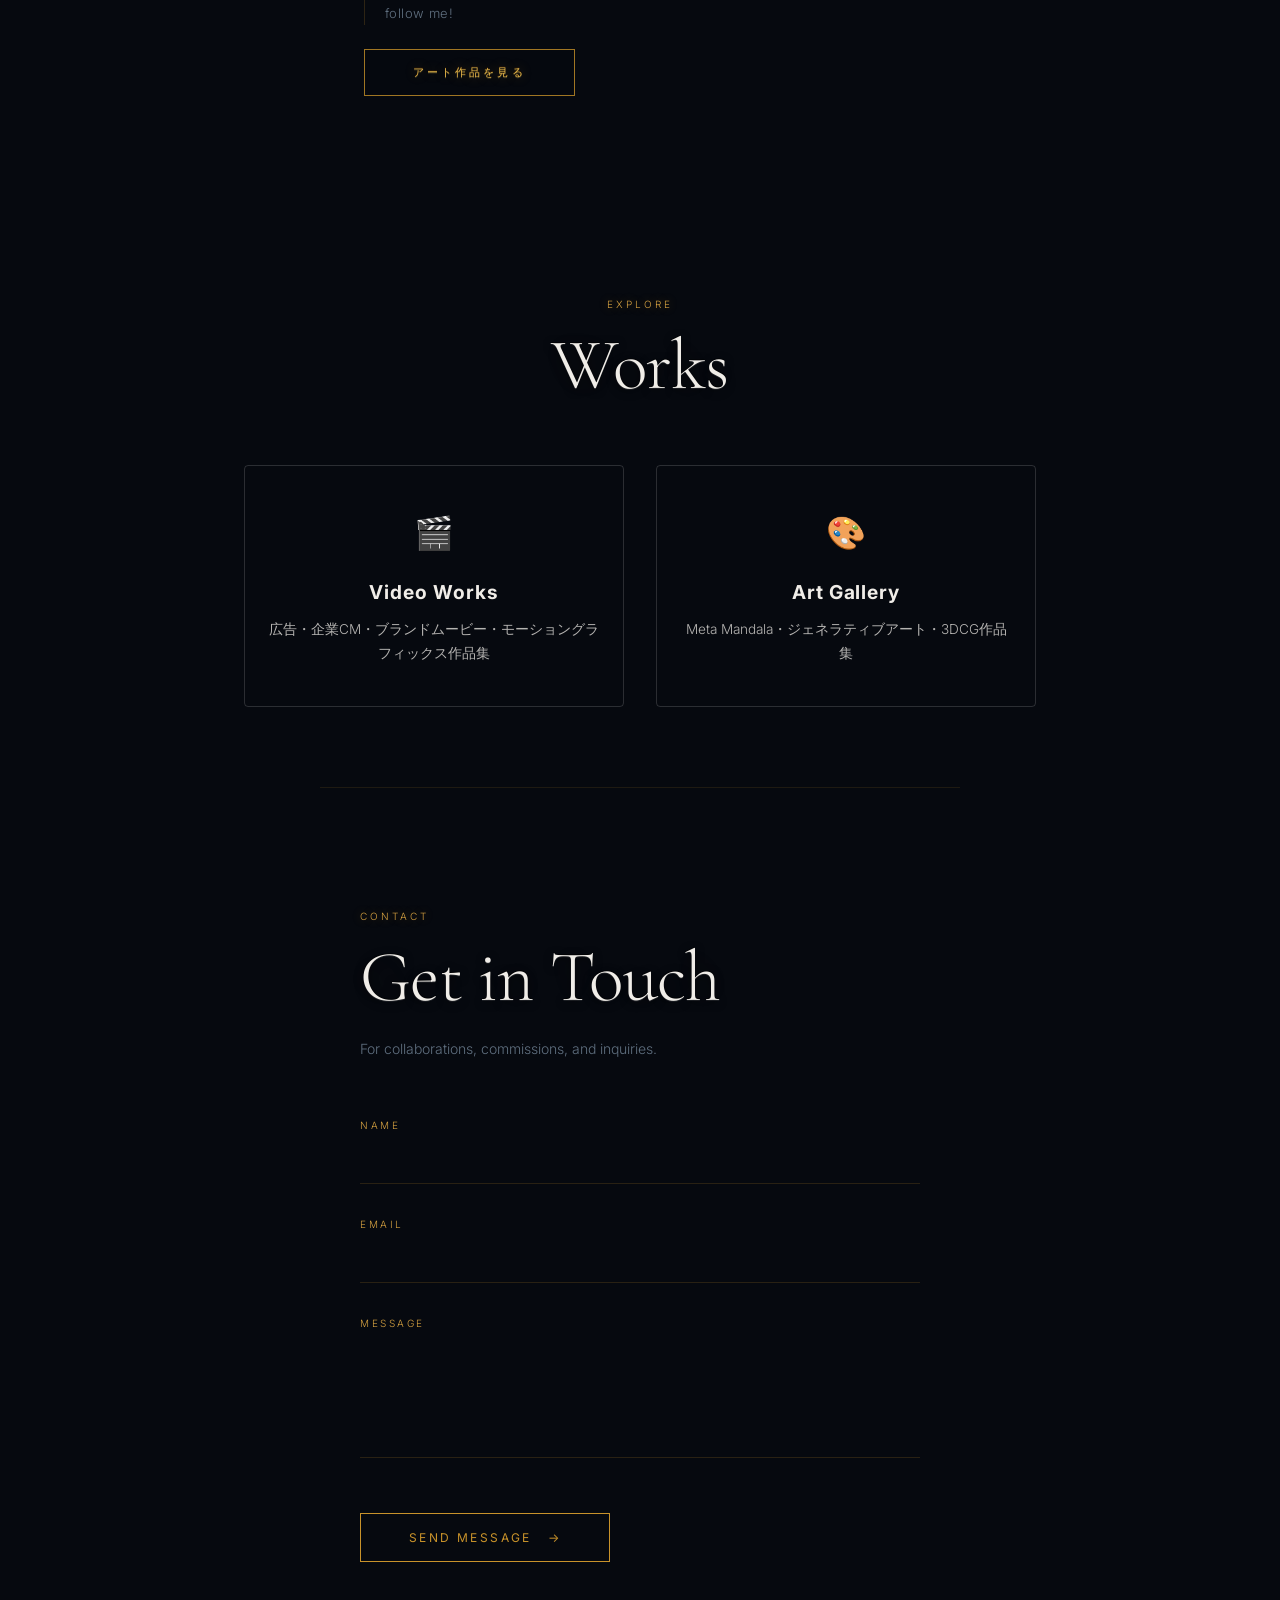
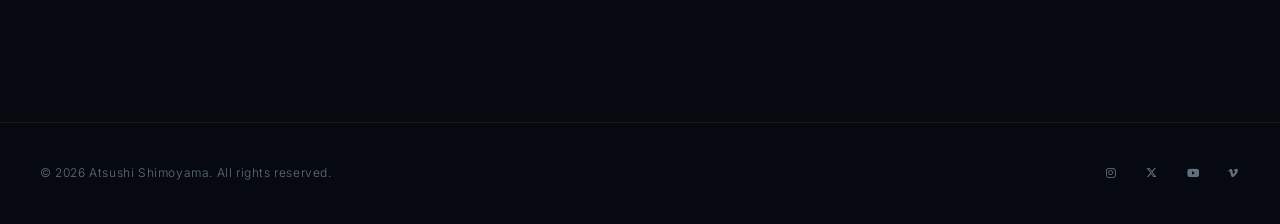
==== commit 94b79be3: "Add files via upload" ====
--- a/index.html
+++ b/index.html
@@ -1,318 +1,223 @@
 <!DOCTYPE html>
 <html lang="ja">
 <head>
-  <meta charset="UTF-8">
-  <meta name="viewport" content="width=device-width, initial-scale=1.0">
-  <meta name="description" content="下山敦（Atsushi Shimoyama）は東京を拠点とする映像クリエイター＆AI Visual Artist。広告・企業CM・ショート動画・リール制作からジェネラティブアート・3DCGまで、圧倒的な没入感を持つ映像と7つのアートカテゴリーを展示するラグジュアリーなポートフォリオサイト。">
-  <meta name="keywords" content="下山敦, Atsushi Shimoyama, 映像クリエイター, 動画制作, 広告, 企業CM, ショート動画, リール, AI, Visual Creator, Visual Artist, Meta Mandala, Generative Art, 3D Art, モーショングラフィックス, デジタルアート, Tokyo">
-  <meta name="author" content="Atsushi Shimoyama">
-  <meta name="robots" content="index, follow">
-  <title>Atsushi Shimoyama | 映像クリエイター & AI Visual Artist — 広告・CM・ショート動画制作</title>
-  <!-- OGP -->
-  <meta property="og:type" content="website">
-  <meta property="og:url" content="https://atsushi-shimo.github.io/">
-  <meta property="og:title" content="Atsushi Shimoyama | 映像クリエイター & AI Visual Artist">
-  <meta property="og:description" content="東京を拠点とする映像クリエイター＆AI Visual Artist。広告・企業CM・ショート動画・リール制作からジェネラティブアート・3DCGまで幅広く対応。圧倒的な没入感を持つ映像作品と7つのアートカテゴリーを展示。">
-  <meta property="og:image" content="https://atsushi-shimo.github.io/images/site_top_large.png">
-  <meta property="og:locale" content="ja_JP">
-  <meta property="og:site_name" content="Atsushi Shimoyama Portfolio">
-  <!-- Twitter Card -->
-  <meta name="twitter:card" content="summary_large_image">
-  <meta name="twitter:site" content="@shimo_ats">
-  <meta name="twitter:title" content="Atsushi Shimoyama | 映像クリエイター & AI Visual Artist">
-  <meta name="twitter:description" content="東京を拠点とする映像クリエイター＆AI Visual Artist。広告・企業CM・ショート動画・リール制作からジェネラティブアート・3DCGまで幅広く対応。">
-  <meta name="twitter:image" content="https://atsushi-shimo.github.io/images/site_top_large.png">
-  <link rel="stylesheet" href="style.css">
-  <link rel="stylesheet" href="https://cdnjs.cloudflare.com/ajax/libs/font-awesome/6.5.0/css/all.min.css">
-  <link rel="preconnect" href="https://fonts.googleapis.com">
-  <link rel="preconnect" href="https://fonts.gstatic.com" crossorigin>
-  <link href="https://fonts.googleapis.com/css2?family=Cormorant+Garamond:ital,wght@0,300;0,400;1,300&family=Inter:wght@300;400&display=swap" rel="stylesheet">
-  <link rel="icon" type="image/png" href="favicon.png">
-  <!-- Google tag (gtag.js) -->
-  <script async src="https://www.googletagmanager.com/gtag/js?id=G-BQ0TXMEXWT"></script>
-  <script>
-    window.dataLayer = window.dataLayer || [];
-    function gtag(){dataLayer.push(arguments);}
-    gtag('js', new Date());
-    gtag('config', 'G-BQ0TXMEXWT');
-  </script>
+<meta charset="UTF-8">
+<meta name="viewport" content="width=device-width, initial-scale=1.0">
+<meta name="description" content="下山敦（Atsushi Shimoyama）は東京を拠点とする映像クリエイター＆AI Visual Artist。広告・企業CM・ショート動画・リール制作からジェネラティブアート・3DCGまで、圧倒的な没入感を持つ映像と7つのアートカテゴリーを展示するラグジュアリーなポートフォリオサイト。">
+<meta name="keywords" content="下山敦, Atsushi Shimoyama, 映像クリエイター, 動画制作, 広告, 企業CM, ショート動画, リール, AI, Visual Creator, Visual Artist, Meta Mandala, Generative Art, 3D Art, モーショングラフィックス, デジタルアート, Tokyo">
+<meta name="author" content="Atsushi Shimoyama">
+<meta name="robots" content="index, follow">
+<title>Atsushi Shimoyama | 映像クリエイター & AI Visual Artist — 広告・CM・ショート動画制作</title>
+
+<!-- OGP -->
+<meta property="og:type" content="website">
+<meta property="og:url" content="https://atsushi-shimo.github.io/">
+<meta property="og:title" content="Atsushi Shimoyama | 映像クリエイター & AI Visual Artist">
+<meta property="og:description" content="東京を拠点とする映像クリエイター＆AI Visual Artist。広告・企業CM・ショート動画・リール制作からジェネラティブアート・3DCGまで幅広く対応。圧倒的な没入感を持つ映像作品と7つのアートカテゴリーを展示。">
+<meta property="og:image" content="https://atsushi-shimo.github.io/images/site_top_large.png">
+<meta property="og:locale" content="ja_JP">
+<meta property="og:site_name" content="Atsushi Shimoyama Portfolio">
+
+<!-- Twitter Card -->
+<meta name="twitter:card" content="summary_large_image">
+<meta name="twitter:site" content="@shimo_ats">
+<meta name="twitter:title" content="Atsushi Shimoyama | 映像クリエイター & AI Visual Artist">
+<meta name="twitter:description" content="東京を拠点とする映像クリエイター＆AI Visual Artist。広告・企業CM・ショート動画・リール制作からジェネラティブアート・3DCGまで幅広く対応。">
+<meta name="twitter:image" content="https://atsushi-shimo.github.io/images/site_top_large.png">
+
+<link rel="canonical" href="https://atsushi-shimo.github.io/">
+
+<link rel="stylesheet" href="style.css">
+<link rel="stylesheet" href="https://cdnjs.cloudflare.com/ajax/libs/font-awesome/6.5.0/css/all.min.css">
+<link rel="preconnect" href="https://fonts.googleapis.com">
+<link rel="preconnect" href="https://fonts.gstatic.com" crossorigin>
+<link href="https://fonts.googleapis.com/css2?family=Cormorant+Garamond:ital,wght@0,300;0,400;1,300&family=Inter:wght@300;400&display=swap" rel="stylesheet">
+<link rel="icon" type="image/png" href="favicon.png">
+
+<!-- Google tag (gtag.js) -->
+<script async src="https://www.googletagmanager.com/gtag/js?id=G-BQ0TXMEXWT"></script>
+<script>
+window.dataLayer = window.dataLayer || [];
+function gtag(){dataLayer.push(arguments);}
+gtag('js', new Date());
+gtag('config', 'G-BQ0TXMEXWT');
+</script>
+
+<!-- 構造化データ: 人物・職業 -->
+<script type="application/ld+json">
+{
+  "@context": "https://schema.org",
+  "@type": "Person",
+  "name": "下山敦",
+  "alternateName": "Atsushi Shimoyama",
+  "jobTitle": ["映像クリエイター", "ビジュアルディレクター", "アーティスト"],
+  "url": "https://atsushi-shimo.github.io/",
+  "image": "https://atsushi-shimo.github.io/images/site_top_large.png",
+  "address": {
+    "@type": "PostalAddress",
+    "addressLocality": "Tokyo",
+    "addressCountry": "JP"
+  },
+  "sameAs": [
+    "https://www.instagram.com/shimo_ats/",
+    "https://x.com/shimo_ats",
+    "https://www.youtube.com/@atsushishimoyama",
+    "https://vimeo.com/shimoyama"
+  ]
+}
+</script>
+
+<!-- 構造化データ: サイト内検索 -->
+<script type="application/ld+json">
+{
+  "@context": "https://schema.org",
+  "@type": "WebSite",
+  "name": "Atsushi Shimoyama Portfolio",
+  "url": "https://atsushi-shimo.github.io/"
+}
+</script>
 </head>
 <body>
 
-  <!-- HEADER -->
-  <header id="header">
-    <div class="header-inner">
-      <a href="#hero" class="logo">ATSUSHI SHIMOYAMA</a>
-      <nav class="nav">
-        <a href="#about">About</a>
-        <a href="#showreel">Reels</a>
-        <a href="#gallery">Gallery</a>
-        <a href="#contact">Contact</a>
-      </nav>
-      <button class="nav-toggle" aria-label="Toggle menu">
-        <span></span><span></span>
-      </button>
-    </div>
-    <nav class="nav-mobile">
-      <a href="#about" class="nav-mobile-link">About</a>
-      <a href="#showreel" class="nav-mobile-link">Reels</a>
-      <a href="#gallery" class="nav-mobile-link">Gallery</a>
-      <a href="#contact" class="nav-mobile-link">Contact</a>
-    </nav>
-  </header>
-
-  <!-- HERO -->
-  <section id="hero">
-    <!-- 背景画像 -->
-    <div class="hero-bg"></div>
-    <!-- パーティクル Canvas -->
-    <canvas id="hero-canvas"></canvas>
-    <!-- CTA ボタン -->
-    <div class="hero-overlay">
-      <a href="#showreel" class="hero-cta">View Works</a>
-    </div>
-    <!-- スクロールヒント -->
-    <div class="hero-scroll-hint">
-      <span>Scroll</span>
-      <div class="scroll-line"></div>
-    </div>
-  </section>
-
-  <!-- ABOUT -->
-  <section id="about">
-    <div class="section-label">About</div>
-    <h2 class="about-name">下山 敦</h2>
-    <p class="about-name-en">Atsushi Shimoyama</p>
-    <p class="about-origin">東京都出身</p>
-    <p class="about-origin-en">Based in Tokyo, Japan</p>
-
-    <div class="about-block">
-      <div class="about-category">
-        <span class="about-icon">🎬</span>
-        <h3 class="about-role">ビジュアルディレクター</h3>
-        <h3 class="about-role-en">Visual Director / Video Creator</h3>
-      </div>
-      <div class="about-text">
-        <p class="about-ja">企業CM、ブランドムービー、企業VP、アーティストのコンサート映像、イベント映像、SNS動画、Webコンテンツ、街頭ビジョン、デジタルサイネージまで——多様なジャンルと媒体に向けた映像制作を手掛けるビジュアルディレクター。企画・演出から編集、モーショングラフィックス、デザイン、3DCG、生成AIの活用まで、映像制作の全工程を一貫して担当し、コンセプト設計から完成までをワンストップで統括。統一感と高いクオリティを兼ね備えた映像表現を実現している。<br><br>特に、モーショングラフィックスと編集を得意とし、洗練されたデザイン性と美しい動き、印象的な演出を高い次元で融合させることを強みとする。単なる映像制作にとどまらず、ブランドの魅力やメッセージを的確に伝え、観る人の感情を動かし、記憶に残る映像体験の創出を追求し続けている。クライアントの課題や目的を深く理解し、スピード感と柔軟な対応力で価値を最大化することを大切にしている。大手企業のプロモーション映像からエンターテインメント分野まで幅広い制作実績を持ち、常に新しい技術と表現を取り入れながら、成果につながる映像づくりを追求している。<br><br>「映像には、人を動かす力がある。」<br>私はその力を信じて、すべての映像と日々向き合っています。ブランドの想いを、アーティストの熱量を、企業のメッセージを——映像という表現に乗せて、観た人の心に確かな痕跡を残すこと。それが、私の使命です。あなたのプロジェクトに、一緒に命を吹き込みませんか。</p>
-        <p class="about-en">From corporate commercials, brand videos, corporate promotional videos, artist concert footage, event videos, social media videos, web content, street-side video displays, to digital signage—a visual director who handles video production across a wide range of genres and media. From planning and direction to editing, motion graphics, design, 3D CG, and the use of generative AI, they oversee the entire video production process end-to-end, managing everything from concept development to completion as a one-stop service. They deliver video content that combines a sense of unity with high quality.<br><br>In particular, they specialize in motion graphics and editing, with a strength in seamlessly blending sophisticated design, beautiful movement, and striking direction at a high level. Going beyond mere video production, we continually strive to create memorable viewing experiences that accurately convey a brand's appeal and message, evoke emotion in the viewer, and leave a lasting impression. We place great importance on deeply understanding our clients' challenges and objectives, and on maximizing value through a sense of urgency and flexible responsiveness. With a wide range of production experience—from promotional videos for major corporations to the entertainment sector—we constantly incorporate new technologies and forms of expression while pursuing video production that delivers tangible results.<br><br>"Video has the power to move people."<br>I believe in that power and approach every video project with that conviction every day. Whether it's a brand's vision, an artist's passion, or a company's message—I strive to convey it through the medium of video, leaving a lasting impression on the hearts of viewers. That is my mission. Why not join me in breathing life into your project?</p>
-      </div>
-    </div>
-
-    <div class="about-divider"></div>
-
-    <div class="about-block">
-      <div class="about-category">
-        <span class="about-icon">🎨</span>
-        <h3 class="about-role">アーティスト</h3>
-        <h3 class="about-role-en">Artist</h3>
-      </div>
-      <div class="about-text">
-        <p class="about-ja">目を奪われるような鮮烈な色彩と、唯一無二の形と繊維が織りなす立体的な独自の世界——それは、既存のあらゆるアートの定義を超え、絵画でも彫刻でもない。既存のどんな言葉にも属さない、まったく新しい芸術の形を生み出すアーティスト。<br><br>まるで生きているかのような鮮やかさの中に、触れたくなるほどの立体感と深い奥行きを宿した作品たちは、日々新たな輝きと活力に満ちた希望のエネルギーを内側に湛えている。単なる「視覚的な美しさ」にとどまらず、鑑賞者の心に深い感動を刻み、魂を揺さぶる体験をもたらす——それが、彼の作品が持つ本質的な力である。その創作のアプローチは、これまでの芸術の枠組みそのものへの挑戦である。未知の領域を探索し続けながら、3DCGソフトウェアや3Dプリンターといった最先端の技術も積極的に取り入れ、素材と手法の垣根を超えた表現を次々と具現化。革新的なアプローチと明確なビジョンが、作品に唯一無二の独自性と圧倒的な存在感を与えている。こうして生み出される一つひとつの作品は、比類なき独自のデザインと革新的なアイデアが融合し、観る者の想像を遥かに超えた世界へと誘う。<br><br>「誰も見たことのないものを、この手で創る。」<br>その信念だけを羅針盤に、私は今日も新たな扉を叩き続ける。作品の世界はまだまだ続いています。別の角度からの詳細や、数多くの作品——その先はInstagramで！ぜひ、お気軽にフォローもしてください！</p>
-        <p class="about-en">A unique, three-dimensional world woven from eye-catching, vivid colors, one-of-a-kind shapes, and fibers—it transcends all existing definitions of art and is neither painting nor sculpture. This artist creates an entirely new form of art that defies any existing terminology.<br><br>Amid a vividness that seems almost alive, these works possess a three-dimensional quality and profound depth that make you want to touch them; they are filled with the energy of hope, brimming with fresh radiance and vitality every day. Going beyond mere "visual beauty," they etch a deep emotional impact on the viewer's heart and deliver an experience that stirs the soul—that is the essential power of his work. His creative approach is a challenge to the very framework of art as we know it. While continuing to explore uncharted territories, he actively incorporates cutting-edge technologies such as 3DCG software and 3D printers, bringing to life one expression after another that transcends the boundaries of materials and techniques. His innovative approach and clear vision endow his works with unparalleled originality and an overwhelming presence. Each piece created in this way fuses unique, one-of-a-kind designs with innovative ideas, inviting viewers into a world that far surpasses their imagination.<br><br>"I create with my own hands what no one has ever seen before."<br>Guided solely by this conviction, I continue to knock on new doors every day. The world of my work is far from over. For details from different angles and a wide range of works—and much more—check out my Instagram! Please feel free to follow me!</p>
-      </div>
-    </div>
-  </section>
-
-
-  <!-- VIDEO SHOWREEL -->
-  <section id="showreel">
-    <div class="section-label">Showreel</div>
-    <h2 class="section-title">Selected Reels</h2>
-    <div class="showreel-grid">
-      <div class="video-item">
-        <div class="video-wrapper">
-          <iframe
-            src="https://player.vimeo.com/video/595106034"
-            title="Showreel 01"
-            frameborder="0"
-            allow="accelerometer; autoplay; clipboard-write; encrypted-media; gyroscope; picture-in-picture"
-            allowfullscreen>
-          </iframe>
-        </div>
-        <p class="video-label">Show Reel</p>
-      </div>
-      <div class="video-item">
-        <div class="video-wrapper">
-          <iframe
-            src="https://player.vimeo.com/video/1204695293"
-            title="Showreel 02"
-            frameborder="0"
-            allow="accelerometer; autoplay; clipboard-write; encrypted-media; gyroscope; picture-in-picture"
-            allowfullscreen>
-          </iframe>
-        </div>
-        <p class="video-label">Motion Graphics Reel</p>
-      </div>
-      <div class="video-item">
-        <div class="video-wrapper">
-          <iframe
-            src="https://www.youtube.com/embed/BWIeWbF18Z0"
-            title="Showreel 03"
-            frameborder="0"
-            allow="accelerometer; autoplay; clipboard-write; encrypted-media; gyroscope; picture-in-picture"
-            allowfullscreen>
-          </iframe>
-        </div>
-        <p class="video-label">AI Show Reel</p>
-      </div>
-    </div>
-  </section>
-
-  <!-- ARTWORKS GALLERY -->
-  <section id="gallery">
-    <div class="section-label">Gallery</div>
-    <h2 class="section-title">Artworks</h2>
-    <div class="filter-tabs">
-      <button class="filter-btn active" data-filter="all">All</button>
-      <button class="filter-btn" data-filter="texture-art">Texture Art</button>
-      <button class="filter-btn" data-filter="3d-art">3D Art</button>
-      <button class="filter-btn" data-filter="meta-mandala">Meta Mandala</button>
-      <button class="filter-btn" data-filter="line">Line</button>
-      <button class="filter-btn" data-filter="wave">Wave</button>
-      <button class="filter-btn" data-filter="generative">Generative</button>
-      <button class="filter-btn" data-filter="shape">Shape</button>
-    </div>
-<div class="gallery-grid" id="gallery-grid">
-
-      <!-- Meta Mandala -->
-      <div class="gallery-item" data-category="meta-mandala"><img src="artworks/meta-mandala/mandala01.jpg" alt="Meta Mandala 01"><div class="gallery-overlay"><p>Meta Mandala 01</p></div></div>
-      <div class="gallery-item" data-category="meta-mandala"><img src="artworks/meta-mandala/mandala02.jpg" alt="Meta Mandala 02"><div class="gallery-overlay"><p>Meta Mandala 02</p></div></div>
-      <div class="gallery-item" data-category="meta-mandala"><img src="artworks/meta-mandala/mandala03.jpg" alt="Meta Mandala 03"><div class="gallery-overlay"><p>Meta Mandala 03</p></div></div>
-      <div class="gallery-item" data-category="meta-mandala"><img src="artworks/meta-mandala/mandala04.jpg" alt="Meta Mandala 04"><div class="gallery-overlay"><p>Meta Mandala 04</p></div></div>
-      <div class="gallery-item" data-category="meta-mandala"><img src="artworks/meta-mandala/mandala05.jpg" alt="Meta Mandala 05"><div class="gallery-overlay"><p>Meta Mandala 05</p></div></div>
-      <div class="gallery-item" data-category="meta-mandala"><img src="artworks/meta-mandala/mandala06.jpg" alt="Meta Mandala 06"><div class="gallery-overlay"><p>Meta Mandala 06</p></div></div>
-      <div class="gallery-item" data-category="meta-mandala"><img src="artworks/meta-mandala/mandala07.jpg" alt="Meta Mandala 07"><div class="gallery-overlay"><p>Meta Mandala 07</p></div></div>
-      <div class="gallery-item" data-category="meta-mandala"><img src="artworks/meta-mandala/mandala08.jpg" alt="Meta Mandala 08"><div class="gallery-overlay"><p>Meta Mandala 08</p></div></div>
-      <div class="gallery-item" data-category="meta-mandala"><img src="artworks/meta-mandala/mandala09.jpg" alt="Meta Mandala 09"><div class="gallery-overlay"><p>Meta Mandala 09</p></div></div>
-      <div class="gallery-item" data-category="meta-mandala"><img src="artworks/meta-mandala/mandala10.jpg" alt="Meta Mandala 10"><div class="gallery-overlay"><p>Meta Mandala 10</p></div></div>
-
-      <!-- Line -->
-      <div class="gallery-item" data-category="line"><img src="artworks/line/line01.jpg" alt="Line 01"><div class="gallery-overlay"><p>Line 01</p></div></div>
-      <div class="gallery-item" data-category="line"><img src="artworks/line/line02.jpg" alt="Line 02"><div class="gallery-overlay"><p>Line 02</p></div></div>
-      <div class="gallery-item" data-category="line"><img src="artworks/line/line03.jpg" alt="Line 03"><div class="gallery-overlay"><p>Line 03</p></div></div>
-      <div class="gallery-item" data-category="line"><img src="artworks/line/line04.jpg" alt="Line 04"><div class="gallery-overlay"><p>Line 04</p></div></div>
-      <div class="gallery-item" data-category="line"><img src="artworks/line/line05.jpg" alt="Line 05"><div class="gallery-overlay"><p>Line 05</p></div></div>
-      <div class="gallery-item" data-category="line"><img src="artworks/line/line06.jpg" alt="Line 06"><div class="gallery-overlay"><p>Line 06</p></div></div>
-      <div class="gallery-item" data-category="line"><img src="artworks/line/line07.jpg" alt="Line 07"><div class="gallery-overlay"><p>Line 07</p></div></div>
-      <div class="gallery-item" data-category="line"><img src="artworks/line/line08.jpg" alt="Line 08"><div class="gallery-overlay"><p>Line 08</p></div></div>
-      <div class="gallery-item" data-category="line"><img src="artworks/line/line09.jpg" alt="Line 09"><div class="gallery-overlay"><p>Line 09</p></div></div>
-      <div class="gallery-item" data-category="line"><img src="artworks/line/line10.jpg" alt="Line 10"><div class="gallery-overlay"><p>Line 10</p></div></div>
-
-      <!-- Wave -->
-      <div class="gallery-item" data-category="wave"><img src="artworks/wave/wave01.jpg" alt="Wave 01"><div class="gallery-overlay"><p>Wave 01</p></div></div>
-      <div class="gallery-item" data-category="wave"><img src="artworks/wave/wave02.jpg" alt="Wave 02"><div class="gallery-overlay"><p>Wave 02</p></div></div>
-      <div class="gallery-item" data-category="wave"><img src="artworks/wave/wave03.jpg" alt="Wave 03"><div class="gallery-overlay"><p>Wave 03</p></div></div>
-      <div class="gallery-item" data-category="wave"><img src="artworks/wave/wave04.jpg" alt="Wave 04"><div class="gallery-overlay"><p>Wave 04</p></div></div>
-      <div class="gallery-item" data-category="wave"><img src="artworks/wave/wave05.jpg" alt="Wave 05"><div class="gallery-overlay"><p>Wave 05</p></div></div>
-      <div class="gallery-item" data-category="wave"><img src="artworks/wave/wave06.jpg" alt="Wave 06"><div class="gallery-overlay"><p>Wave 06</p></div></div>
-      <div class="gallery-item" data-category="wave"><img src="artworks/wave/wave07.jpg" alt="Wave 07"><div class="gallery-overlay"><p>Wave 07</p></div></div>
-      <div class="gallery-item" data-category="wave"><img src="artworks/wave/wave08.jpg" alt="Wave 08"><div class="gallery-overlay"><p>Wave 08</p></div></div>
-      <div class="gallery-item" data-category="wave"><img src="artworks/wave/wave09.jpg" alt="Wave 09"><div class="gallery-overlay"><p>Wave 09</p></div></div>
-      <div class="gallery-item" data-category="wave"><img src="artworks/wave/wave10.jpg" alt="Wave 10"><div class="gallery-overlay"><p>Wave 10</p></div></div>
-
-      <!-- Generative -->
-      <div class="gallery-item" data-category="generative"><img src="artworks/generative/generative01.jpg" alt="Generative 01"><div class="gallery-overlay"><p>Generative 01</p></div></div>
-      <div class="gallery-item" data-category="generative"><img src="artworks/generative/generative02.jpg" alt="Generative 02"><div class="gallery-overlay"><p>Generative 02</p></div></div>
-      <div class="gallery-item" data-category="generative"><img src="artworks/generative/generative03.jpg" alt="Generative 03"><div class="gallery-overlay"><p>Generative 03</p></div></div>
-      <div class="gallery-item" data-category="generative"><img src="artworks/generative/generative04.jpg" alt="Generative 04"><div class="gallery-overlay"><p>Generative 04</p></div></div>
-      <div class="gallery-item" data-category="generative"><img src="artworks/generative/generative05.jpg" alt="Generative 05"><div class="gallery-overlay"><p>Generative 05</p></div></div>
-      <div class="gallery-item" data-category="generative"><img src="artworks/generative/generative06.jpg" alt="Generative 06"><div class="gallery-overlay"><p>Generative 06</p></div></div>
-      <div class="gallery-item" data-category="generative"><img src="artworks/generative/generative07.jpg" alt="Generative 07"><div class="gallery-overlay"><p>Generative 07</p></div></div>
-      <div class="gallery-item" data-category="generative"><img src="artworks/generative/generative08.jpg" alt="Generative 08"><div class="gallery-overlay"><p>Generative 08</p></div></div>
-      <div class="gallery-item" data-category="generative"><img src="artworks/generative/generative09.jpg" alt="Generative 09"><div class="gallery-overlay"><p>Generative 09</p></div></div>
-      <div class="gallery-item" data-category="generative"><img src="artworks/generative/generative10.jpg" alt="Generative 10"><div class="gallery-overlay"><p>Generative 10</p></div></div>
-
-      <!-- Shape -->
-      <div class="gallery-item" data-category="shape"><img src="artworks/shape/shape01.jpg" alt="Shape 01"><div class="gallery-overlay"><p>Shape 01</p></div></div>
-      <div class="gallery-item" data-category="shape"><img src="artworks/shape/shape02.jpg" alt="Shape 02"><div class="gallery-overlay"><p>Shape 02</p></div></div>
-      <div class="gallery-item" data-category="shape"><img src="artworks/shape/shape03.jpg" alt="Shape 03"><div class="gallery-overlay"><p>Shape 03</p></div></div>
-      <div class="gallery-item" data-category="shape"><img src="artworks/shape/shape04.jpg" alt="Shape 04"><div class="gallery-overlay"><p>Shape 04</p></div></div>
-      <div class="gallery-item" data-category="shape"><img src="artworks/shape/shape05.jpg" alt="Shape 05"><div class="gallery-overlay"><p>Shape 05</p></div></div>
-      <div class="gallery-item" data-category="shape"><img src="artworks/shape/shape06.jpg" alt="Shape 06"><div class="gallery-overlay"><p>Shape 06</p></div></div>
-      <div class="gallery-item" data-category="shape"><img src="artworks/shape/shape07.jpg" alt="Shape 07"><div class="gallery-overlay"><p>Shape 07</p></div></div>
-      <div class="gallery-item" data-category="shape"><img src="artworks/shape/shape08.jpg" alt="Shape 08"><div class="gallery-overlay"><p>Shape 08</p></div></div>
-      <div class="gallery-item" data-category="shape"><img src="artworks/shape/shape09.jpg" alt="Shape 09"><div class="gallery-overlay"><p>Shape 09</p></div></div>
-      <div class="gallery-item" data-category="shape"><img src="artworks/shape/shape10.jpg" alt="Shape 10"><div class="gallery-overlay"><p>Shape 10</p></div></div>
-
-      <!-- Texture Art -->
-      <div class="gallery-item" data-category="texture-art"><img src="artworks/texture-art/texture01.jpg" alt="Texture Art 01"><div class="gallery-overlay"><p>Texture Art 01</p></div></div>
-      <div class="gallery-item" data-category="texture-art"><img src="artworks/texture-art/texture02.jpg" alt="Texture Art 02"><div class="gallery-overlay"><p>Texture Art 02</p></div></div>
-      <div class="gallery-item" data-category="texture-art"><img src="artworks/texture-art/texture03.jpg" alt="Texture Art 03"><div class="gallery-overlay"><p>Texture Art 03</p></div></div>
-      <div class="gallery-item" data-category="texture-art"><img src="artworks/texture-art/texture04.jpg" alt="Texture Art 04"><div class="gallery-overlay"><p>Texture Art 04</p></div></div>
-      <div class="gallery-item" data-category="texture-art"><img src="artworks/texture-art/texture05.jpg" alt="Texture Art 05"><div class="gallery-overlay"><p>Texture Art 05</p></div></div>
-      <div class="gallery-item" data-category="texture-art"><img src="artworks/texture-art/texture06.jpg" alt="Texture Art 06"><div class="gallery-overlay"><p>Texture Art 06</p></div></div>
-      <div class="gallery-item" data-category="texture-art"><img src="artworks/texture-art/texture07.jpg" alt="Texture Art 07"><div class="gallery-overlay"><p>Texture Art 07</p></div></div>
-      <div class="gallery-item" data-category="texture-art"><img src="artworks/texture-art/texture08.jpg" alt="Texture Art 08"><div class="gallery-overlay"><p>Texture Art 08</p></div></div>
-      <div class="gallery-item" data-category="texture-art"><img src="artworks/texture-art/texture09.jpg" alt="Texture Art 09"><div class="gallery-overlay"><p>Texture Art 09</p></div></div>
-      <div class="gallery-item" data-category="texture-art"><img src="artworks/texture-art/texture10.jpg" alt="Texture Art 10"><div class="gallery-overlay"><p>Texture Art 10</p></div></div>
-      <div class="gallery-item" data-category="texture-art"><img src="artworks/texture-art/texture11.jpg" alt="Texture Art 11"><div class="gallery-overlay"><p>Texture Art 11</p></div></div>
-      <div class="gallery-item" data-category="texture-art"><img src="artworks/texture-art/texture12.jpg" alt="Texture Art 12"><div class="gallery-overlay"><p>Texture Art 12</p></div></div>
-      <div class="gallery-item" data-category="texture-art"><img src="artworks/texture-art/texture13.jpg" alt="Texture Art 13"><div class="gallery-overlay"><p>Texture Art 13</p></div></div>
-      <div class="gallery-item" data-category="texture-art"><img src="artworks/texture-art/texture14.jpg" alt="Texture Art 14"><div class="gallery-overlay"><p>Texture Art 14</p></div></div>
-      <div class="gallery-item" data-category="texture-art"><img src="artworks/texture-art/texture15.jpg" alt="Texture Art 15"><div class="gallery-overlay"><p>Texture Art 15</p></div></div>
-
-      <!-- 3D Art -->
-      <div class="gallery-item" data-category="3d-art"><img src="artworks/3d-art/3d-art01.jpg" alt="3D Art 01"><div class="gallery-overlay"><p>3D Art 01</p></div></div>
-      <div class="gallery-item" data-category="3d-art"><img src="artworks/3d-art/3d-art02.jpg" alt="3D Art 02"><div class="gallery-overlay"><p>3D Art 02</p></div></div>
-      <div class="gallery-item" data-category="3d-art"><img src="artworks/3d-art/3d-art03.jpg" alt="3D Art 03"><div class="gallery-overlay"><p>3D Art 03</p></div></div>
-      <div class="gallery-item" data-category="3d-art"><img src="artworks/3d-art/3d-art04.jpg" alt="3D Art 04"><div class="gallery-overlay"><p>3D Art 04</p></div></div>
-      <div class="gallery-item" data-category="3d-art"><img src="artworks/3d-art/3d-art05.jpg" alt="3D Art 05"><div class="gallery-overlay"><p>3D Art 05</p></div></div>
-      <div class="gallery-item" data-category="3d-art"><img src="artworks/3d-art/3d-art06.jpg" alt="3D Art 06"><div class="gallery-overlay"><p>3D Art 06</p></div></div>
-      <div class="gallery-item" data-category="3d-art"><img src="artworks/3d-art/3d-art07.jpg" alt="3D Art 07"><div class="gallery-overlay"><p>3D Art 07</p></div></div>
-      <div class="gallery-item" data-category="3d-art"><img src="artworks/3d-art/3d-art08.jpg" alt="3D Art 08"><div class="gallery-overlay"><p>3D Art 08</p></div></div>
-      <div class="gallery-item" data-category="3d-art"><img src="artworks/3d-art/3d-art09.jpg" alt="3D Art 09"><div class="gallery-overlay"><p>3D Art 09</p></div></div>
-      <div class="gallery-item" data-category="3d-art"><img src="artworks/3d-art/3d-art10.jpg" alt="3D Art 10"><div class="gallery-overlay"><p>3D Art 10</p></div></div>
-      <div class="gallery-item" data-category="3d-art"><img src="artworks/3d-art/3d-art11.jpg" alt="3D Art 11"><div class="gallery-overlay"><p>3D Art 11</p></div></div>
-      <div class="gallery-item" data-category="3d-art"><img src="artworks/3d-art/3d-art12.jpg" alt="3D Art 12"><div class="gallery-overlay"><p>3D Art 12</p></div></div>
-      <div class="gallery-item" data-category="3d-art"><img src="artworks/3d-art/3d-art13.jpg" alt="3D Art 13"><div class="gallery-overlay"><p>3D Art 13</p></div></div>
-      <div class="gallery-item" data-category="3d-art"><img src="artworks/3d-art/3d-art14.jpg" alt="3D Art 14"><div class="gallery-overlay"><p>3D Art 14</p></div></div>
-      <div class="gallery-item" data-category="3d-art"><img src="artworks/3d-art/3d-art15.jpg" alt="3D Art 15"><div class="gallery-overlay"><p>3D Art 15</p></div></div>
-
-    </div>
-  </section>
-
-  <!-- CONTACT -->
-  <section id="contact">
-    <div class="section-label">Contact</div>
-    <h2 class="section-title">Get in Touch</h2>
-    <p class="contact-sub">For collaborations, commissions, and inquiries.</p>
-    <form id="contact-form" action="https://api.web3forms.com/submit" method="POST">
-      <input type="hidden" name="access_key" value="a189506c-1b88-4fe8-ad1e-b852b0fe4e2b">
-      <input type="hidden" name="subject" value="Portfolio Inquiry — Atsushi Shimo">
-      <input type="hidden" name="redirect" value="">
-      <div class="form-group">
-        <label for="name">Name</label>
-        <input type="text" id="name" name="name" required autocomplete="name">
-      </div>
-      <div class="form-group">
-        <label for="email">Email</label>
-        <input type="email" id="email" name="email" required autocomplete="email">
-      </div>
-      <div class="form-group">
-        <label for="message">Message</label>
-        <textarea id="message" name="message" rows="5" required></textarea>
-      </div>
-      <button type="submit" class="submit-btn">
-        <span class="submit-text">Send Message</span>
-        <span class="submit-arrow">→</span>
-      </button>
-      <p id="form-status" class="form-status"></p>
-    </form>
-  </section>
-
-  <!-- FOOTER -->
-  <footer id="footer">
-    <div class="footer-inner">
-      <p class="footer-copy">© 2026 Atsushi Shimoyama. All rights reserved.</p>
-      <div class="footer-sns">
-  <a href="https://www.instagram.com/shimo_ats/" target="_blank" rel="noopener" aria-label="Instagram"><i class="fa-brands fa-instagram"></i></a>
-  <a href="https://x.com/shimo_ats" target="_blank" rel="noopener" aria-label="X / Twitter"><i class="fa-brands fa-x-twitter"></i></a>
-  <a href="https://www.youtube.com/@atsushishimoyama" target="_blank" rel="noopener" aria-label="YouTube"><i class="fa-brands fa-youtube"></i></a>
-  <a href="https://vimeo.com/shimoyama" target="_blank" rel="noopener" aria-label="Vimeo"><i class="fa-brands fa-vimeo-v"></i></a>
-</div>
-    </div>
-  </footer>
-
-  <script src="script.js"></script>
+<!-- HEADER -->
+<header id="header">
+<div class="header-inner">
+<a href="#hero" class="logo">ATSUSHI SHIMOYAMA</a>
+<nav class="nav">
+<a href="#about">About</a>
+<a href="video.html">Reels</a>
+<a href="gallery.html">Gallery</a>
+<a href="#contact">Contact</a>
+</nav>
+<button class="nav-toggle" aria-label="Toggle menu">
+<span></span><span></span>
+</button>
+</div>
+<nav class="nav-mobile">
+<a href="#about" class="nav-mobile-link">About</a>
+<a href="video.html" class="nav-mobile-link">Reels</a>
+<a href="gallery.html" class="nav-mobile-link">Gallery</a>
+<a href="#contact" class="nav-mobile-link">Contact</a>
+</nav>
+</header>
+
+<!-- HERO -->
+<section id="hero">
+<!-- 背景画像 -->
+<div class="hero-bg"></div>
+<!-- パーティクル Canvas -->
+<canvas id="hero-canvas"></canvas>
+<!-- CTA ボタン -->
+<div class="hero-overlay">
+<a href="video.html" class="hero-cta">View Works</a>
+</div>
+<!-- スクロールヒント -->
+<div class="hero-scroll-hint">
+<span>Scroll</span>
+<div class="scroll-line"></div>
+</div>
+</section>
+
+<!-- ABOUT -->
+<section id="about">
+<div class="section-label">About</div>
+<h2 class="about-name">下山 敦</h2>
+<p class="about-name-en">Atsushi Shimoyama</p>
+<p class="about-origin">東京都出身</p>
+<p class="about-origin-en">Based in Tokyo, Japan</p>
+
+<div class="about-block">
+<div class="about-category">
+<span class="about-icon">🎬</span>
+<h3 class="about-role">ビジュアルディレクター</h3>
+<h3 class="about-role-en">Visual Director / Video Creator</h3>
+</div>
+<div class="about-text">
+<p class="about-ja">企業CM、ブランドムービー、企業VP、アーティストのコンサート映像、イベント映像、SNS動画、Webコンテンツ、街頭ビジョン、デジタルサイネージまで——多様なジャンルと媒体に向けた映像制作を手掛けるビジュアルディレクター。企画・演出から編集、モーショングラフィックス、デザイン、3DCG、生成AIの活用まで、映像制作の全工程を一貫して担当し、コンセプト設計から完成までをワンストップで統括。統一感と高いクオリティを兼ね備えた映像表現を実現している。<br><br>特に、モーショングラフィックスと編集を得意とし、洗練されたデザイン性と美しい動き、印象的な演出を高い次元で融合させることを強みとする。単なる映像制作にとどまらず、ブランドの魅力やメッセージを的確に伝え、観る人の感情を動かし、記憶に残る映像体験の創出を追求し続けている。クライアントの課題や目的を深く理解し、スピード感と柔軟な対応力で価値を最大化することを大切にしている。大手企業のプロモーション映像からエンターテインメント分野まで幅広い制作実績を持ち、常に新しい技術と表現を取り入れながら、成果につながる映像づくりを追求している。<br><br>「映像には、人を動かす力がある。」<br>私はその力を信じて、すべての映像と日々向き合っています。ブランドの想いを、アーティストの熱量を、企業のメッセージを——映像という表現に乗せて、観た人の心に確かな痕跡を残すこと。それが、私の使命です。あなたのプロジェクトに、一緒に命を吹き込みませんか。</p>
+<p class="about-en">From corporate commercials, brand videos, corporate promotional videos, artist concert footage, event videos, social media videos, web content, street-side video displays, to digital signage—a visual director who handles video production across a wide range of genres and media. From planning and direction to editing, motion graphics, design, 3D CG, and the use of generative AI, they oversee the entire video production process end-to-end, managing everything from concept development to completion as a one-stop service. They deliver video content that combines a sense of unity with high quality.<br><br>In particular, they specialize in motion graphics and editing, with a strength in seamlessly blending sophisticated design, beautiful movement, and striking direction at a high level. Going beyond mere video production, we continually strive to create memorable viewing experiences that accurately convey a brand's appeal and message, evoke emotion in the viewer, and leave a lasting impression. We place great importance on deeply understanding our clients' challenges and objectives, and on maximizing value through a sense of urgency and flexible responsiveness. With a wide range of production experience—from promotional videos for major corporations to the entertainment sector—we constantly incorporate new technologies and forms of expression while pursuing video production that delivers tangible results.<br><br>"Video has the power to move people."<br>I believe in that power and approach every video project with that conviction every day. Whether it's a brand's vision, an artist's passion, or a company's message—I strive to convey it through the medium of video, leaving a lasting impression on the hearts of viewers. That is my mission. Why not join me in breathing life into your project?</p>
+<a href="video.html" class="hero-cta" style="margin-top: 24px; display: inline-block;">映像作品を見る</a>
+</div>
+</div>
+
+<div class="about-divider"></div>
+
+<div class="about-block">
+<div class="about-category">
+<span class="about-icon">🎨</span>
+<h3 class="about-role">アーティスト</h3>
+<h3 class="about-role-en">Artist</h3>
+</div>
+<div class="about-text">
+<p class="about-ja">目を奪われるような鮮烈な色彩と、唯一無二の形と繊維が織りなす立体的な独自の世界——それは、既存のあらゆるアートの定義を超え、絵画でも彫刻でもない。既存のどんな言葉にも属さない、まったく新しい芸術の形を生み出すアーティスト。<br><br>まるで生きているかのような鮮やかさの中に、触れたくなるほどの立体感と深い奥行きを宿した作品たちは、日々新たな輝きと活力に満ちた希望のエネルギーを内側に湛えている。単なる「視覚的な美しさ」にとどまらず、鑑賞者の心に深い感動を刻み、魂を揺さぶる体験をもたらす——それが、彼の作品が持つ本質的な力である。その創作のアプローチは、これまでの芸術の枠組みそのものへの挑戦である。未知の領域を探索し続けながら、3DCGソフトウェアや3Dプリンターといった最先端の技術も積極的に取り入れ、素材と手法の垣根を超えた表現を次々と具現化。革新的なアプローチと明確なビジョンが、作品に唯一無二の独自性と圧倒的な存在感を与えている。こうして生み出される一つひとつの作品は、比類なき独自のデザインと革新的なアイデアが融合し、観る者の想像を遥かに超えた世界へと誘う。<br><br>「誰も見たことのないものを、この手で創る。」<br>その信念だけを羅針盤に、私は今日も新たな扉を叩き続ける。作品の世界はまだまだ続いています。別の角度からの詳細や、数多くの作品——その先はInstagramで！ぜひ、お気軽にフォローもしてください！</p>
+<p class="about-en">A unique, three-dimensional world woven from eye-catching, vivid colors, one-of-a-kind shapes, and fibers—it transcends all existing definitions of art and is neither painting nor sculpture. This artist creates an entirely new form of art that defies any existing terminology.<br><br>Amid a vividness that seems almost alive, these works possess a three-dimensional quality and profound depth that make you want to touch them; they are filled with the energy of hope, brimming with fresh radiance and vitality every day. Going beyond mere "visual beauty," they etch a deep emotional impact on the viewer's heart and deliver an experience that stirs the soul—that is the essential power of his work. His creative approach is a challenge to the very framework of art as we know it. While continuing to explore uncharted territories, he actively incorporates cutting-edge technologies such as 3DCG software and 3D printers, bringing to life one expression after another that transcends the boundaries of materials and techniques. His innovative approach and clear vision endow his works with unparalleled originality and an overwhelming presence. Each piece created in this way fuses unique, one-of-a-kind designs with innovative ideas, inviting viewers into a world that far surpasses their imagination.<br><br>"I create with my own hands what no one has ever seen before."<br>Guided solely by this conviction, I continue to knock on new doors every day. The world of my work is far from over. For details from different angles and a wide range of works—and much more—check out my Instagram! Please feel free to follow me!</p>
+<a href="gallery.html" class="hero-cta" style="margin-top: 24px; display: inline-block;">アート作品を見る</a>
+</div>
+</div>
+</section>
+
+<!-- WORK PREVIEW LINKS -->
+<section id="works-preview" style="padding: 80px 24px; text-align: center;">
+<div class="section-label">Explore</div>
+<h2 class="section-title">Works</h2>
+<div style="display: flex; flex-wrap: wrap; justify-content: center; gap: 32px; max-width: 900px; margin: 40px auto 0;">
+
+<a href="video.html" style="flex: 1; min-width: 260px; max-width: 380px; text-decoration: none; color: inherit; border: 1px solid rgba(255,255,255,0.15); padding: 40px 24px; border-radius: 4px; transition: opacity 0.3s;">
+<span style="font-size: 2rem;">🎬</span>
+<h3 style="margin: 16px 0 8px; font-size: 1.2rem; letter-spacing: 0.05em;">Video Works</h3>
+<p style="font-size: 0.85rem; opacity: 0.75; line-height: 1.8;">広告・企業CM・ブランドムービー・モーショングラフィックス作品集</p>
+</a>
+
+<a href="gallery.html" style="flex: 1; min-width: 260px; max-width: 380px; text-decoration: none; color: inherit; border: 1px solid rgba(255,255,255,0.15); padding: 40px 24px; border-radius: 4px; transition: opacity 0.3s;">
+<span style="font-size: 2rem;">🎨</span>
+<h3 style="margin: 16px 0 8px; font-size: 1.2rem; letter-spacing: 0.05em;">Art Gallery</h3>
+<p style="font-size: 0.85rem; opacity: 0.75; line-height: 1.8;">Meta Mandala・ジェネラティブアート・3DCG作品集</p>
+</a>
+
+</div>
+</section>
+
+<!-- CONTACT -->
+<section id="contact">
+<div class="section-label">Contact</div>
+<h2 class="section-title">Get in Touch</h2>
+<p class="contact-sub">For collaborations, commissions, and inquiries.</p>
+<form id="contact-form" action="https://api.web3forms.com/submit" method="POST">
+<input type="hidden" name="access_key" value="a189506c-1b88-4fe8-ad1e-b852b0fe4e2b">
+<input type="hidden" name="subject" value="Portfolio Inquiry — Atsushi Shimo">
+<input type="hidden" name="redirect" value="">
+<div class="form-group">
+<label for="name">Name</label>
+<input type="text" id="name" name="name" required autocomplete="name">
+</div>
+<div class="form-group">
+<label for="email">Email</label>
+<input type="email" id="email" name="email" required autocomplete="email">
+</div>
+<div class="form-group">
+<label for="message">Message</label>
+<textarea id="message" name="message" rows="5" required></textarea>
+</div>
+<button type="submit" class="submit-btn">
+<span class="submit-text">Send Message</span>
+<span class="submit-arrow">→</span>
+</button>
+<p id="form-status" class="form-status"></p>
+</form>
+</section>
+
+<!-- FOOTER -->
+<footer id="footer">
+<div class="footer-inner">
+<p class="footer-copy">© 2026 Atsushi Shimoyama. All rights reserved.</p>
+<div class="footer-sns">
+<a href="https://www.instagram.com/shimo_ats/" target="_blank" rel="noopener" aria-label="Instagram"><i class="fa-brands fa-instagram"></i></a>
+<a href="https://x.com/shimo_ats" target="_blank" rel="noopener" aria-label="X / Twitter"><i class="fa-brands fa-x-twitter"></i></a>
+<a href="https://www.youtube.com/@atsushishimoyama" target="_blank" rel="noopener" aria-label="YouTube"><i class="fa-brands fa-youtube"></i></a>
+<a href="https://vimeo.com/shimoyama" target="_blank" rel="noopener" aria-label="Vimeo"><i class="fa-brands fa-vimeo-v"></i></a>
+</div>
+</div>
+</footer>
+
+<script src="script.js"></script>
 </body>
 </html>
--- a/style.css
+++ b/style.css
@@ -144,7 +144,7 @@
 .hero-bg {
   position: absolute;
   inset: 0;
-  background: url('images/site_top_large.png') 60% center / cover no-repeat;
+  background: url('images/site_top_large_new.png') 60% center / cover no-repeat;
   z-index: 0;
 }
 
@@ -722,7 +722,7 @@
   #lightbox-prev { left: 8px; }
   #lightbox-next { right: 8px; }
  .hero-bg {
-    background-image: url('images/site_top_tate.png');
+    background-image: url('images/site_top_tate_new.png');
     background-position: center center;
   }
   .hero-cta {
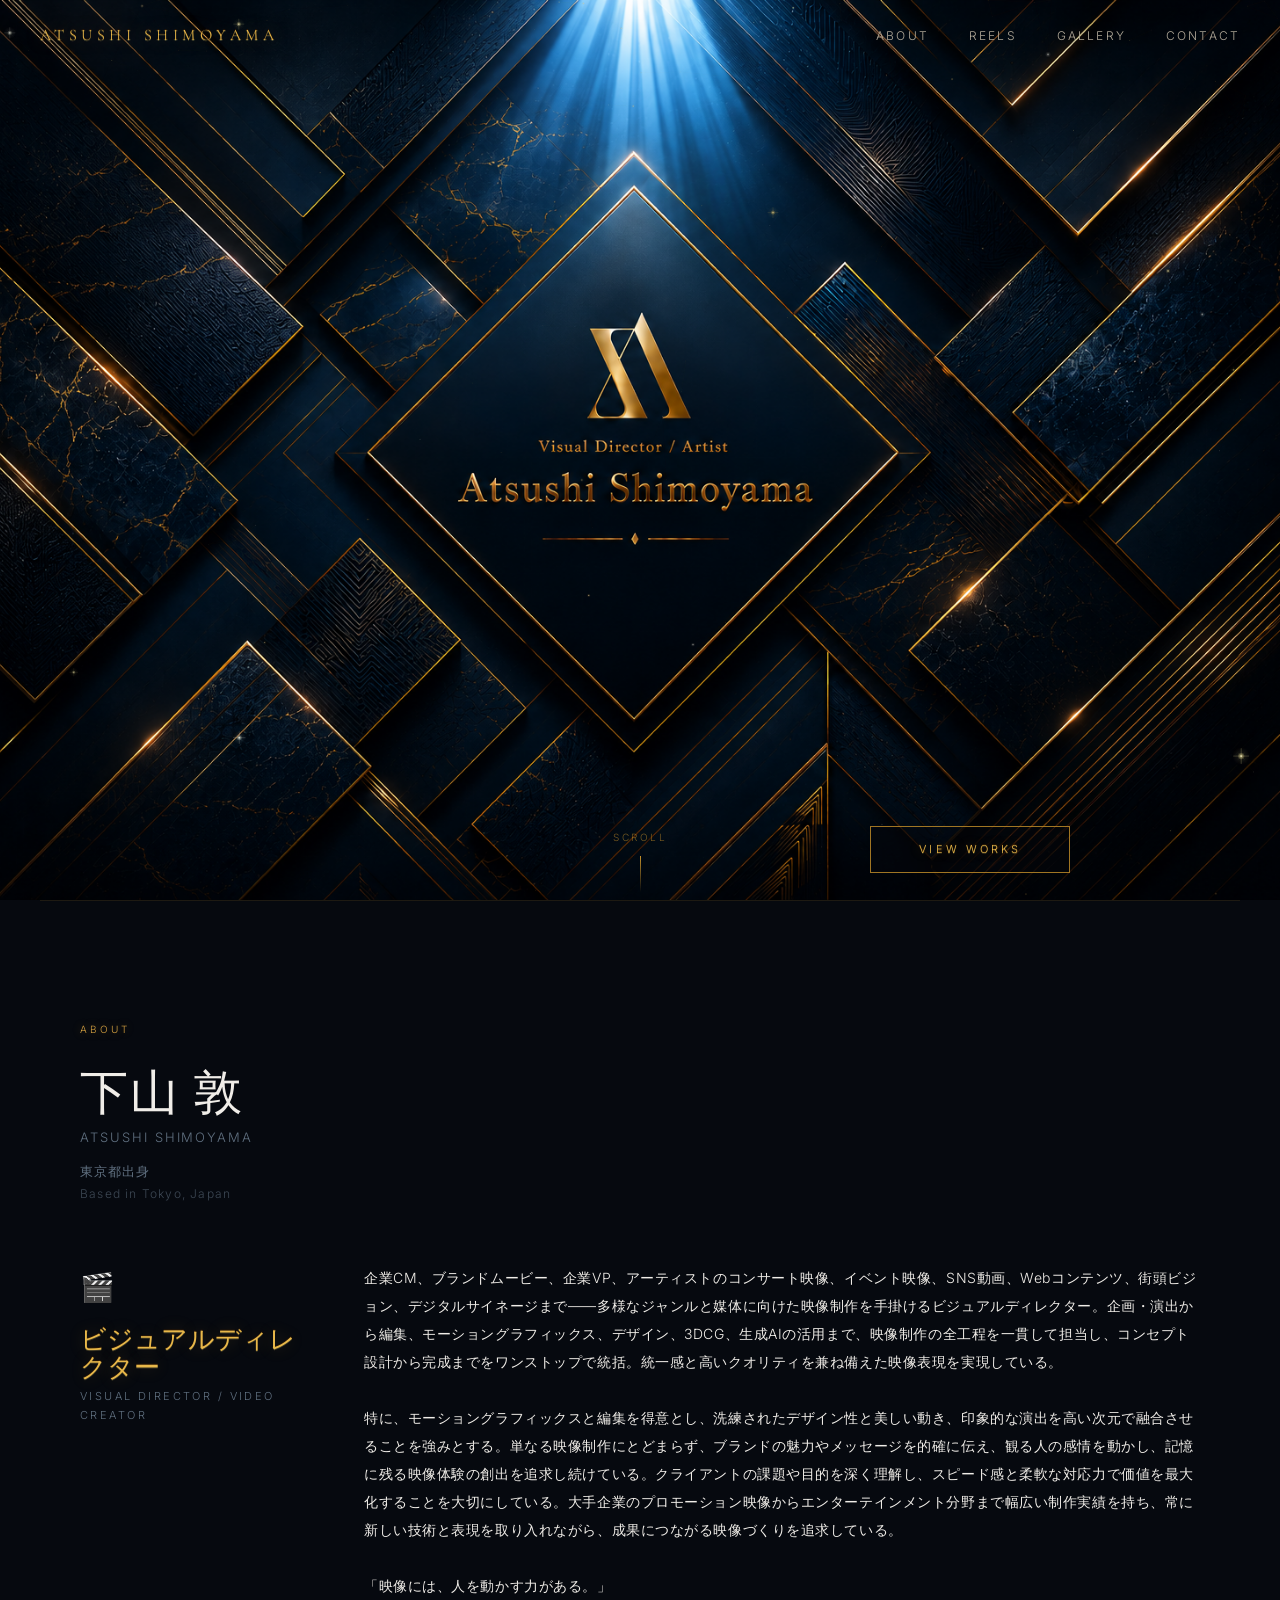
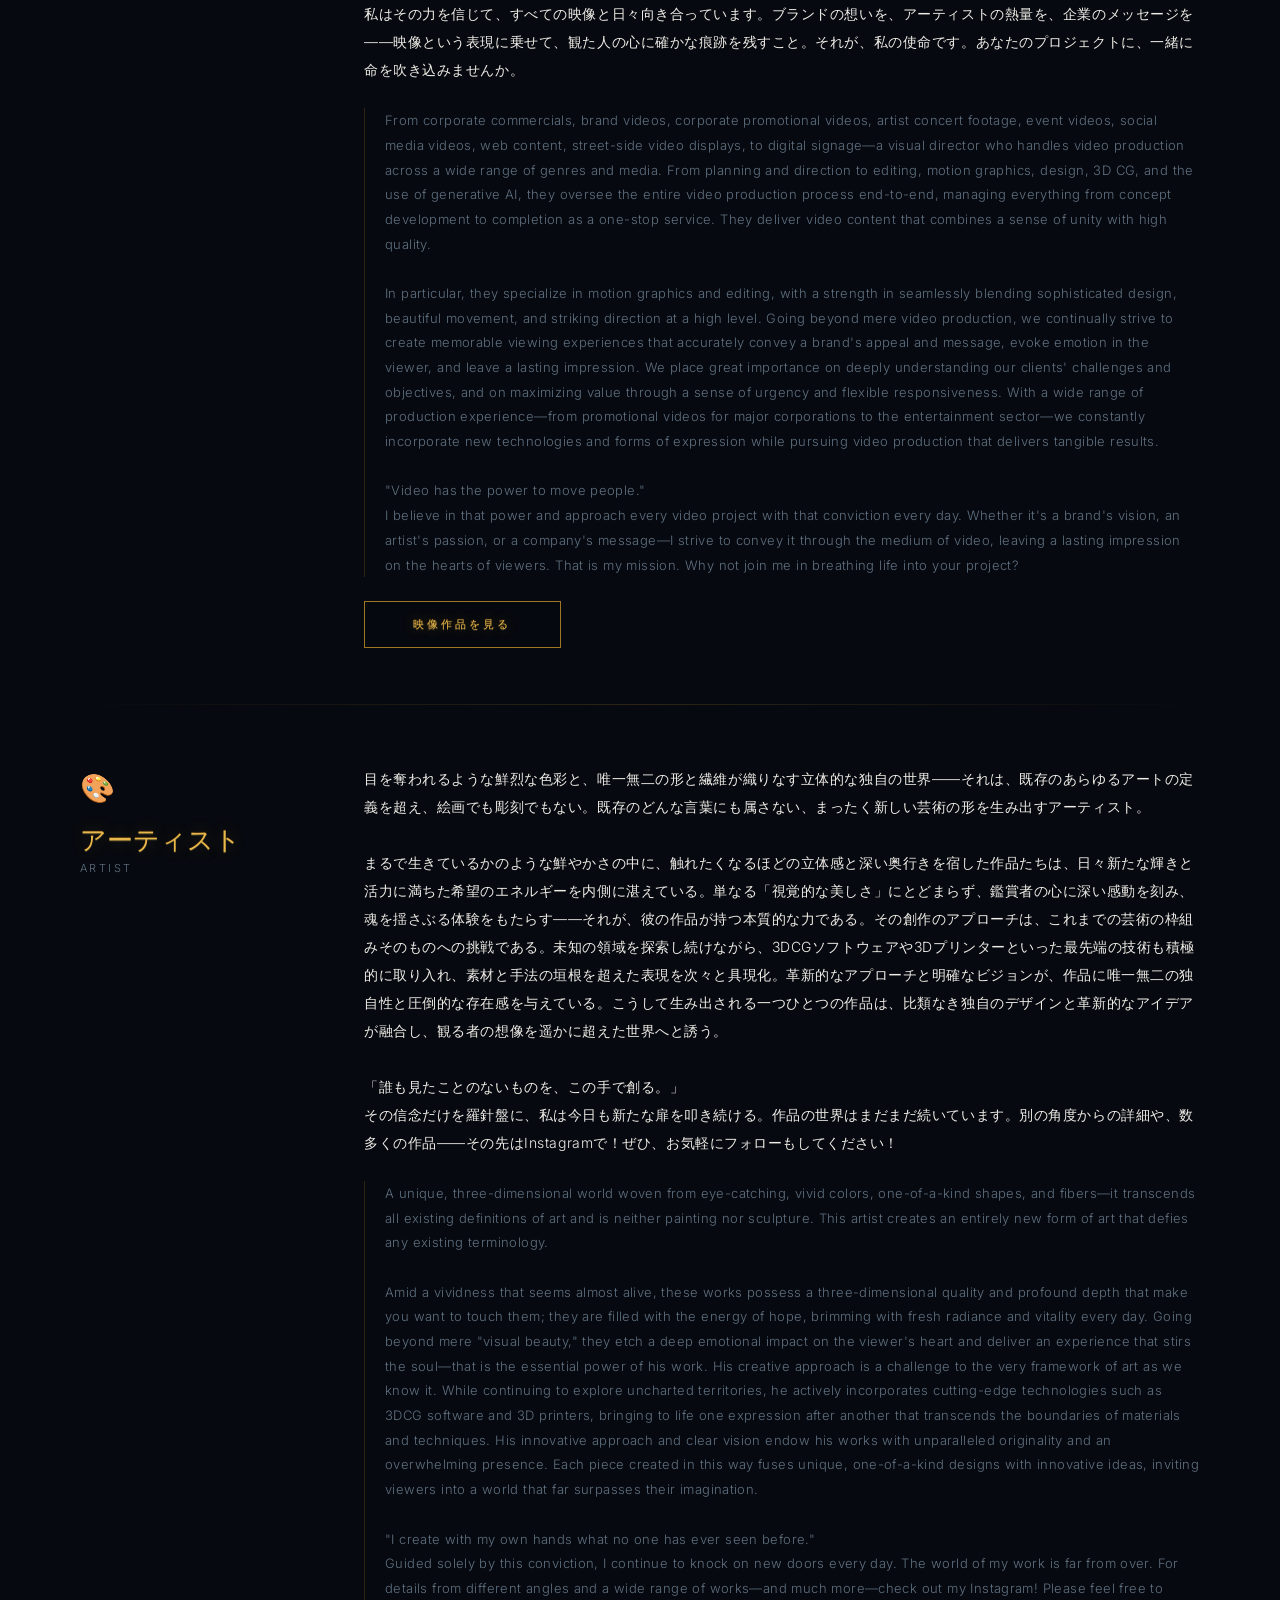
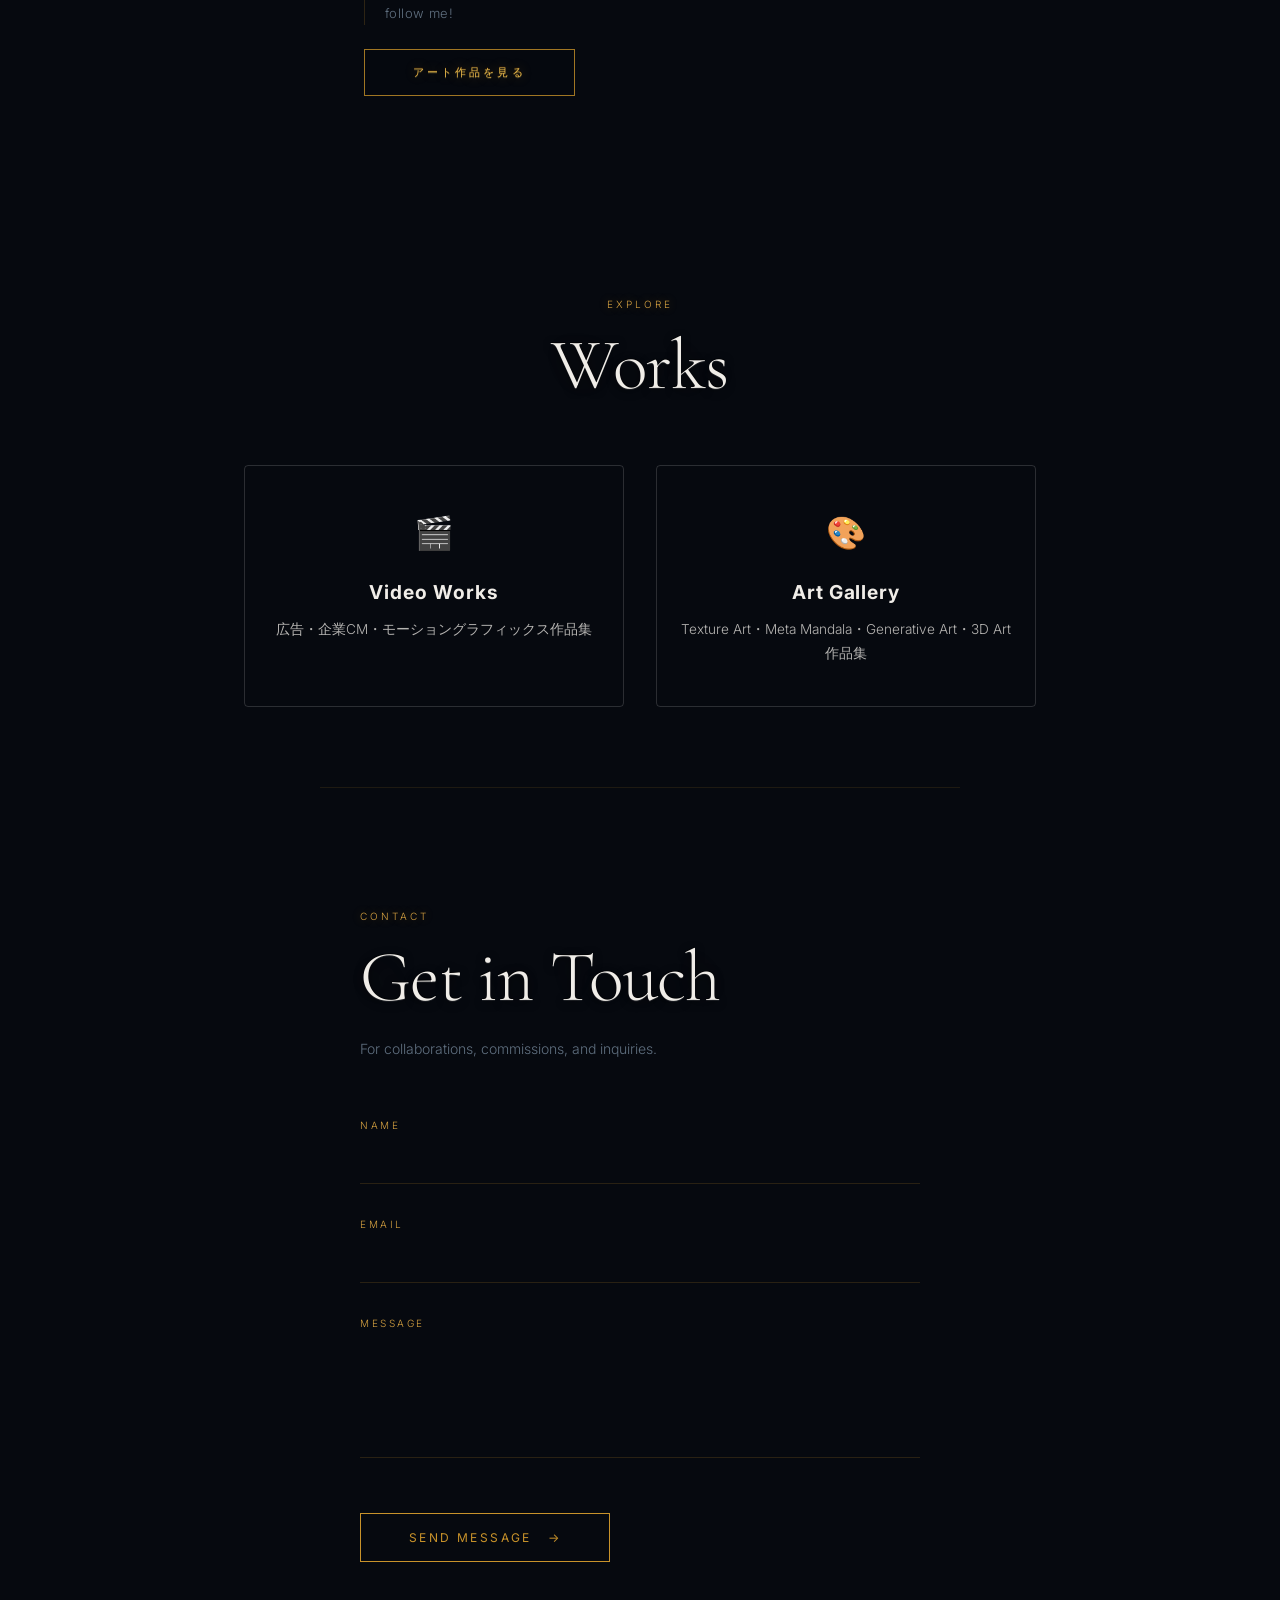
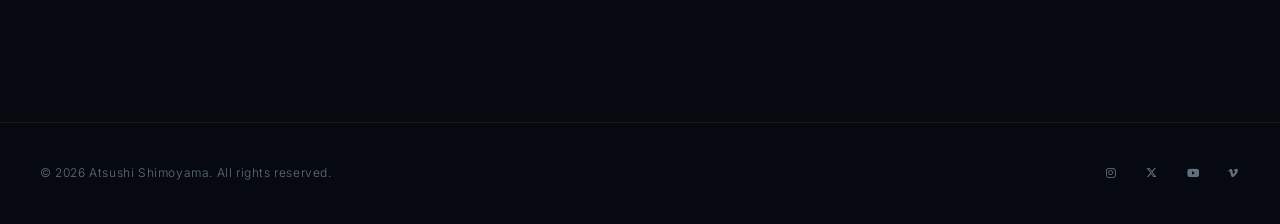
==== commit c677ef4d: "Update index.html" ====
--- a/index.html
+++ b/index.html
@@ -164,13 +164,13 @@
 <a href="video.html" style="flex: 1; min-width: 260px; max-width: 380px; text-decoration: none; color: inherit; border: 1px solid rgba(255,255,255,0.15); padding: 40px 24px; border-radius: 4px; transition: opacity 0.3s;">
 <span style="font-size: 2rem;">🎬</span>
 <h3 style="margin: 16px 0 8px; font-size: 1.2rem; letter-spacing: 0.05em;">Video Works</h3>
-<p style="font-size: 0.85rem; opacity: 0.75; line-height: 1.8;">広告・企業CM・ブランドムービー・モーショングラフィックス作品集</p>
+<p style="font-size: 0.85rem; opacity: 0.75; line-height: 1.8;">広告・企業CM・モーショングラフィックス作品集</p>
 </a>
 
 <a href="gallery.html" style="flex: 1; min-width: 260px; max-width: 380px; text-decoration: none; color: inherit; border: 1px solid rgba(255,255,255,0.15); padding: 40px 24px; border-radius: 4px; transition: opacity 0.3s;">
 <span style="font-size: 2rem;">🎨</span>
 <h3 style="margin: 16px 0 8px; font-size: 1.2rem; letter-spacing: 0.05em;">Art Gallery</h3>
-<p style="font-size: 0.85rem; opacity: 0.75; line-height: 1.8;">Meta Mandala・ジェネラティブアート・3DCG作品集</p>
+<p style="font-size: 0.85rem; opacity: 0.75; line-height: 1.8;">Texture Art・Meta Mandala・Generative Art・3D Art作品集</p>
 </a>
 
 </div>
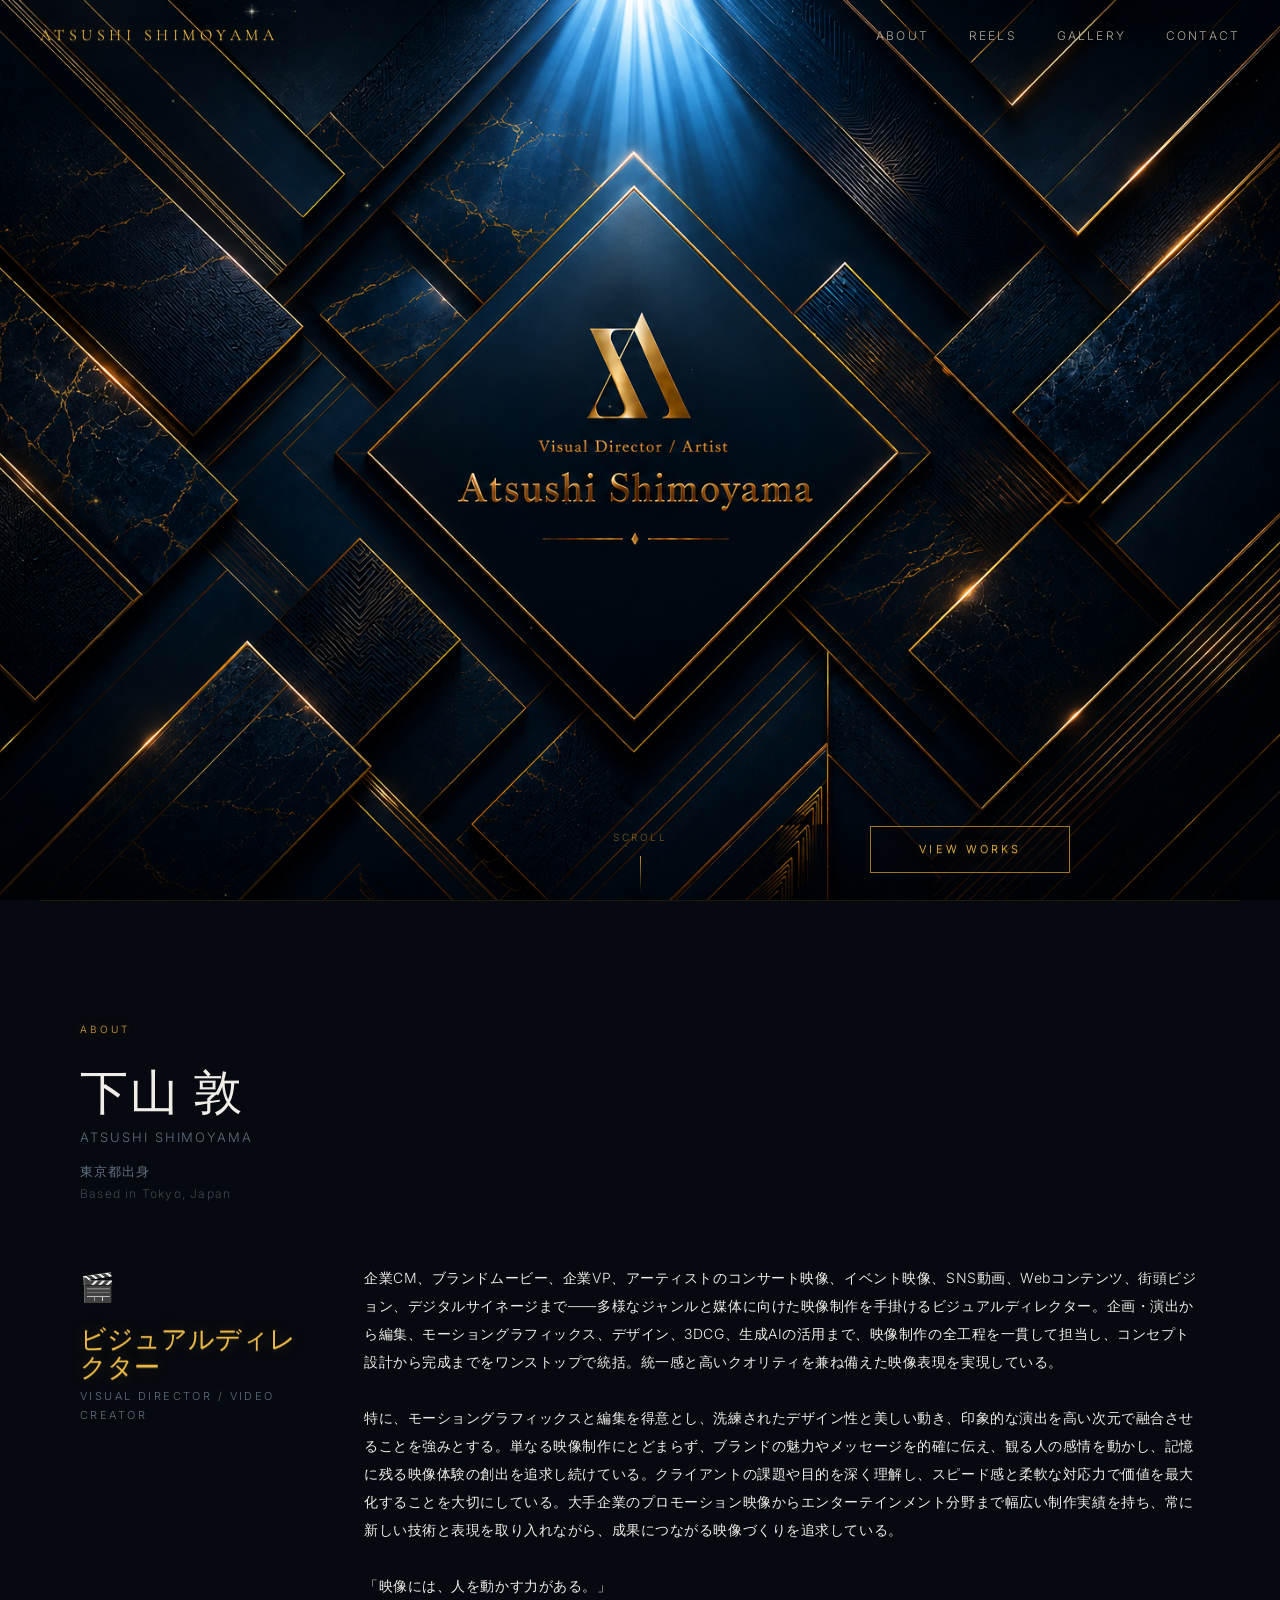
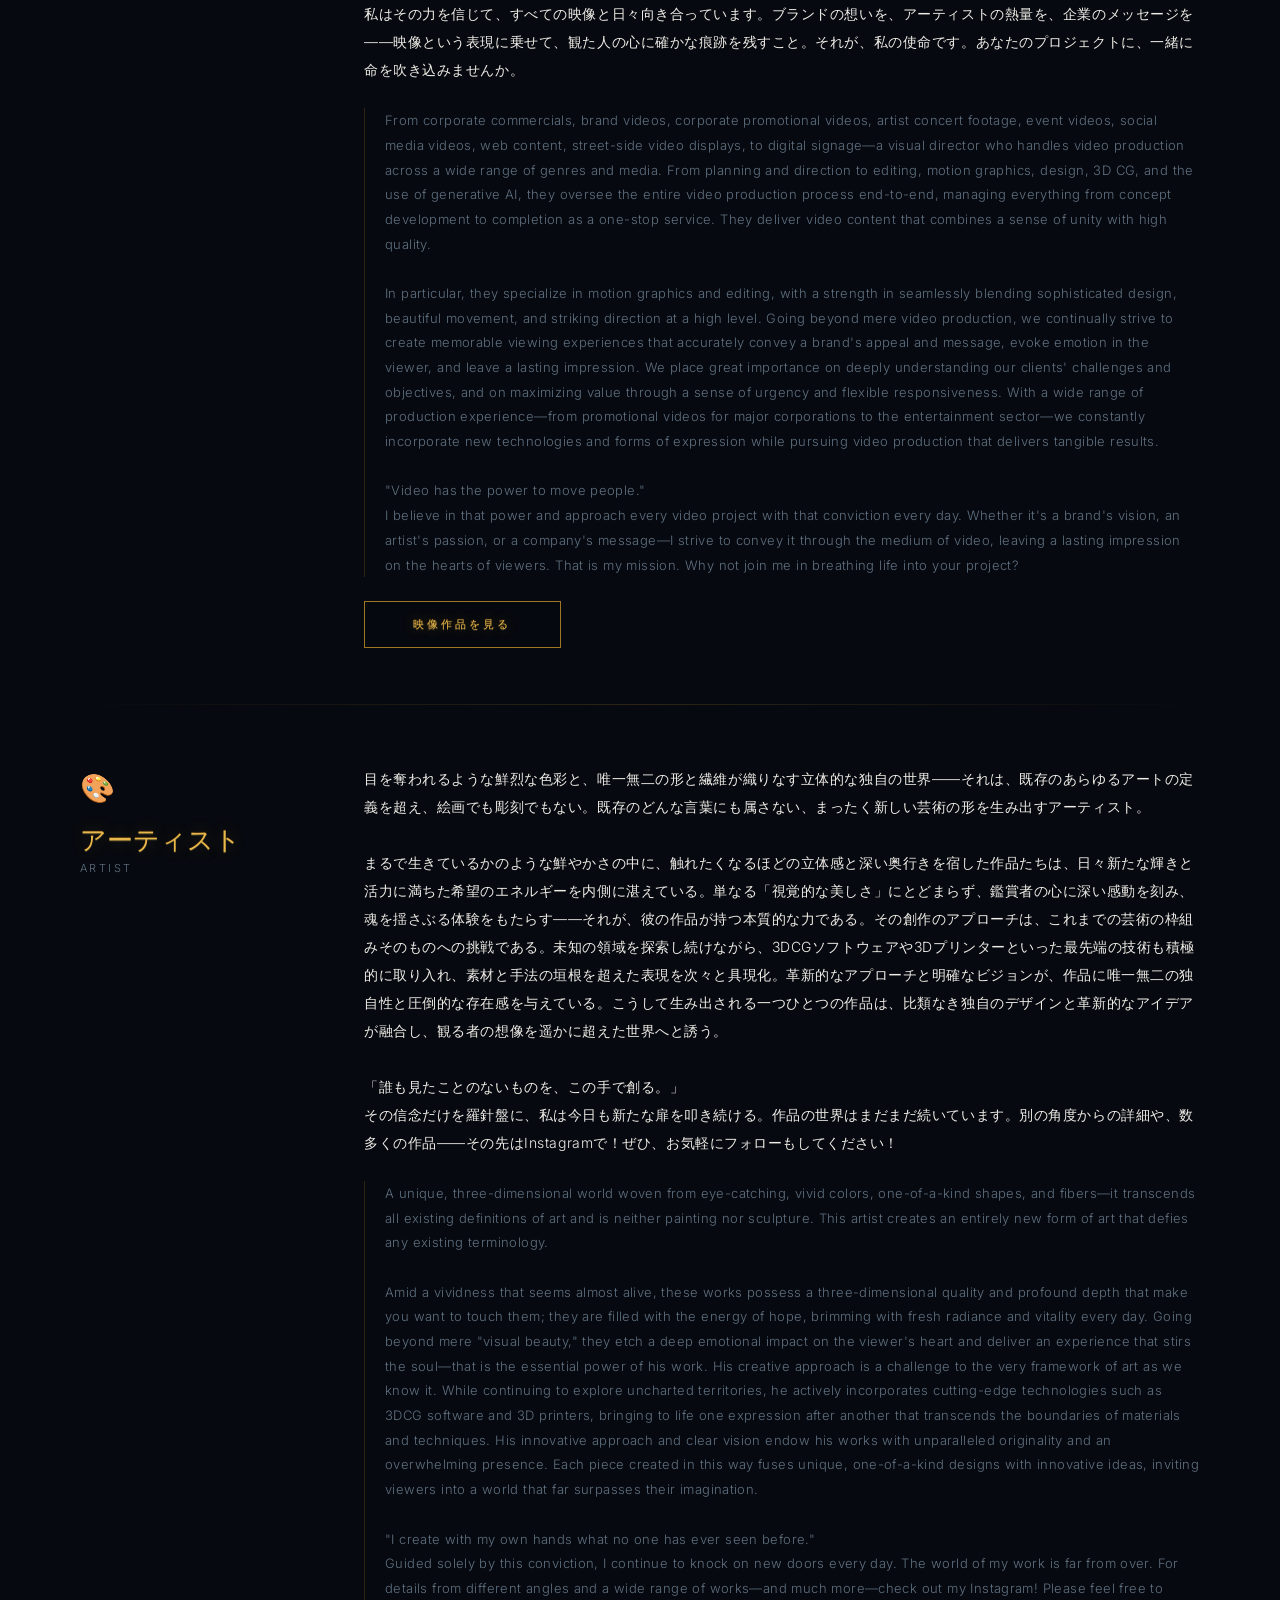
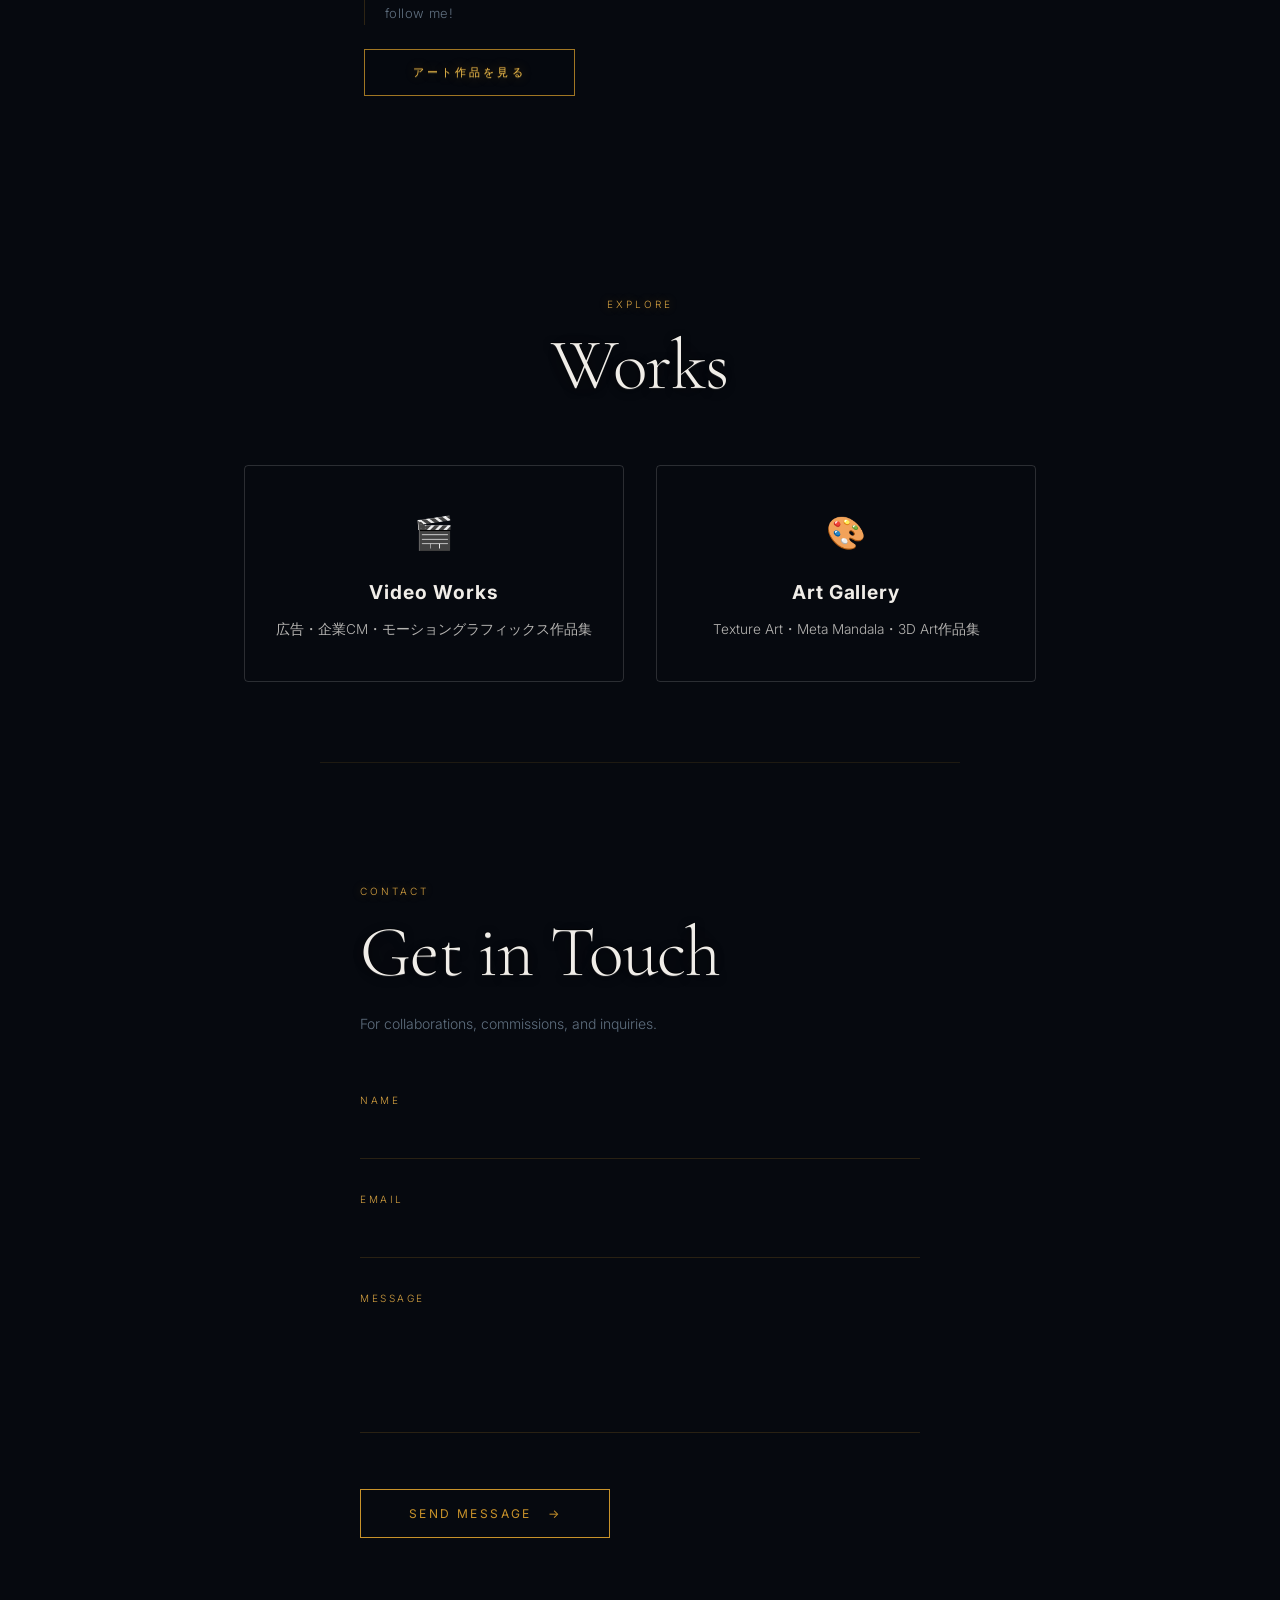
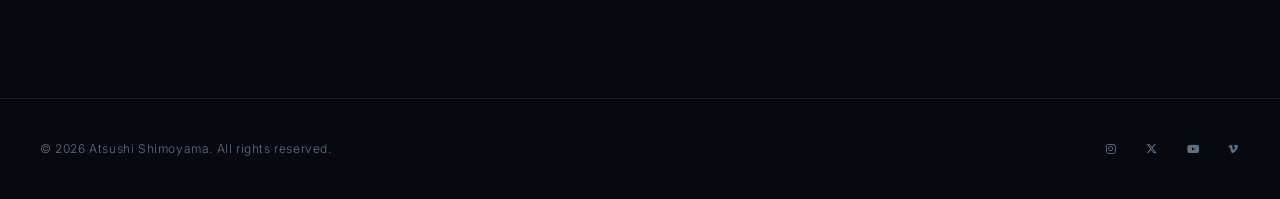
==== commit 05a0dc02: "Update index.html" ====
--- a/index.html
+++ b/index.html
@@ -170,7 +170,7 @@
 <a href="gallery.html" style="flex: 1; min-width: 260px; max-width: 380px; text-decoration: none; color: inherit; border: 1px solid rgba(255,255,255,0.15); padding: 40px 24px; border-radius: 4px; transition: opacity 0.3s;">
 <span style="font-size: 2rem;">🎨</span>
 <h3 style="margin: 16px 0 8px; font-size: 1.2rem; letter-spacing: 0.05em;">Art Gallery</h3>
-<p style="font-size: 0.85rem; opacity: 0.75; line-height: 1.8;">Texture Art・Meta Mandala・Generative Art・3D Art作品集</p>
+<p style="font-size: 0.85rem; opacity: 0.75; line-height: 1.8;">Texture Art・Meta Mandala・3D Art作品集</p>
 </a>
 
 </div>
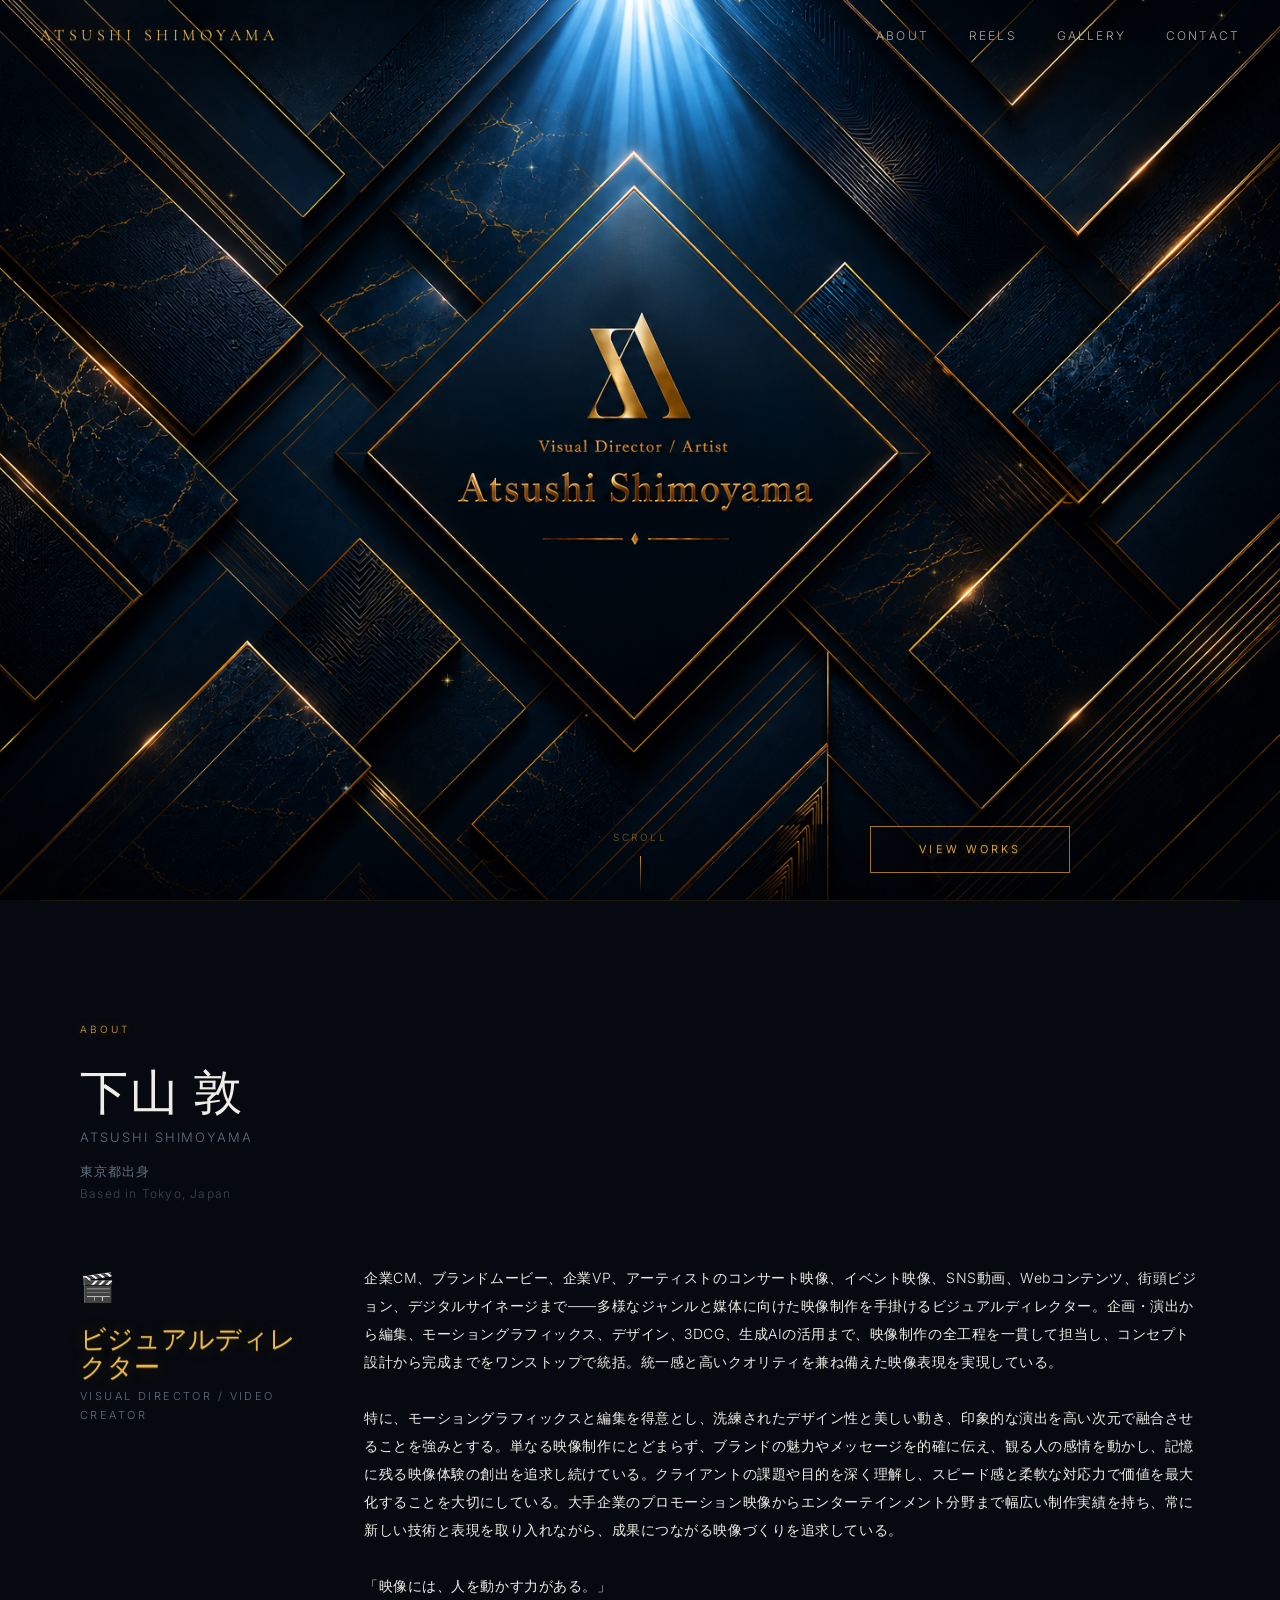
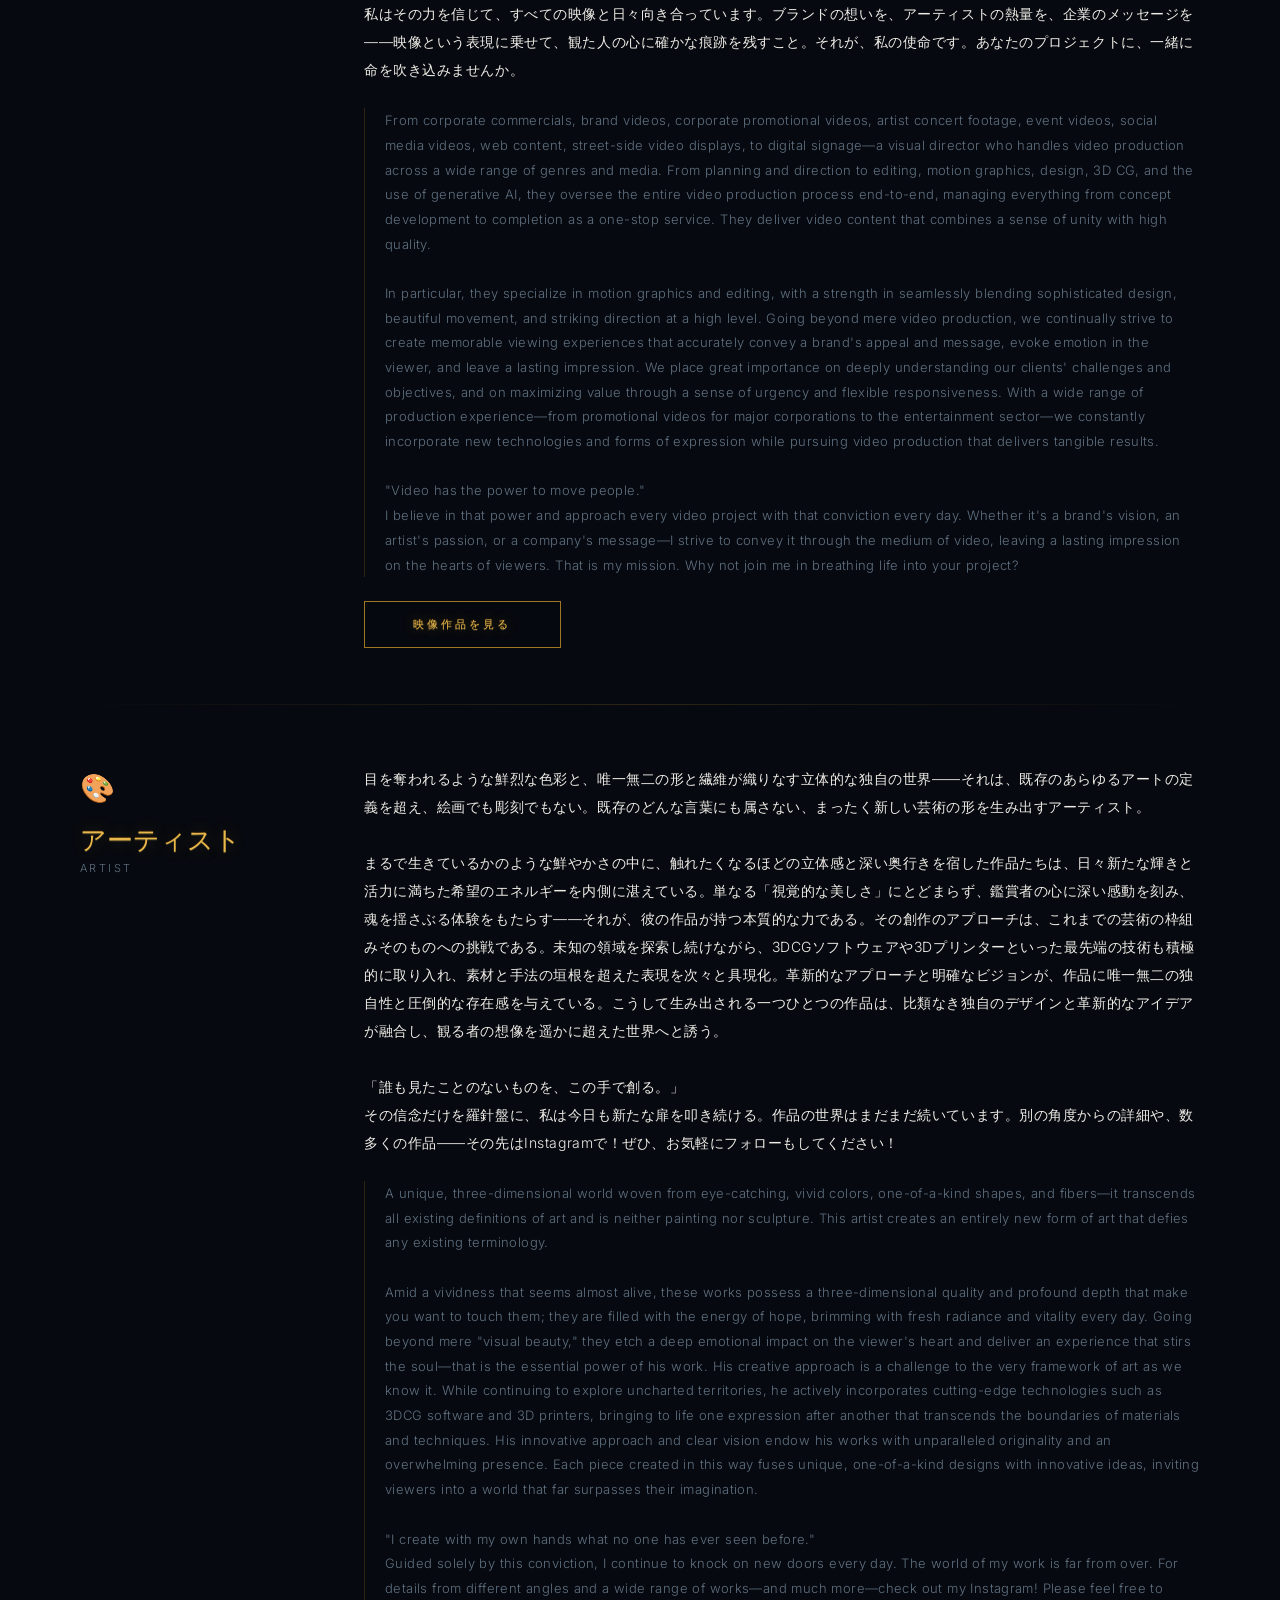
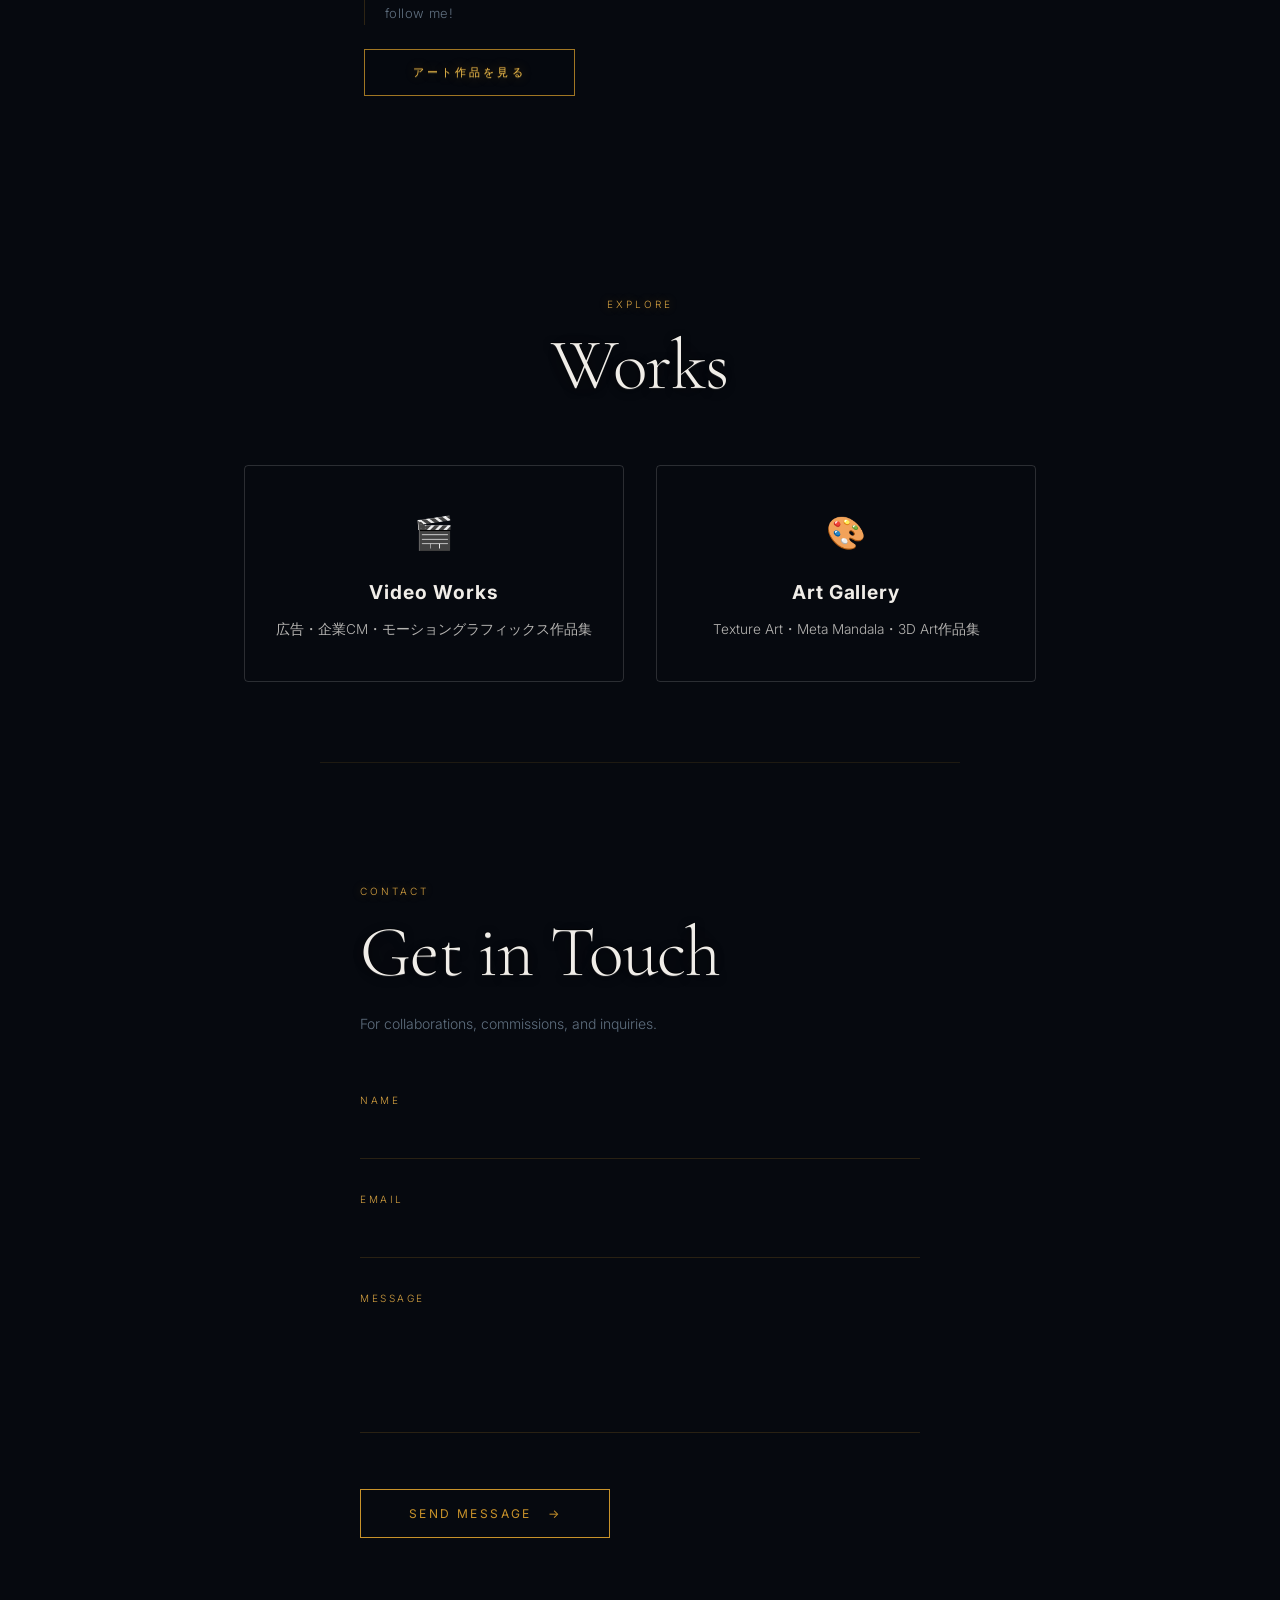
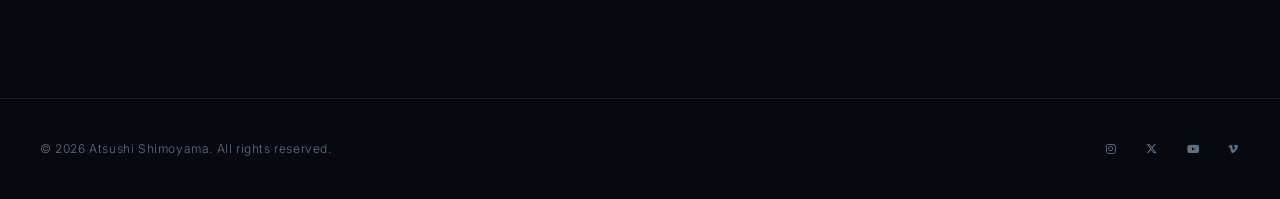
==== commit ea41748a: "Update index.html" ====
--- a/index.html
+++ b/index.html
@@ -3,28 +3,25 @@
 <head>
 <meta charset="UTF-8">
 <meta name="viewport" content="width=device-width, initial-scale=1.0">
-<meta name="description" content="下山敦（Atsushi Shimoyama）は東京を拠点とする映像クリエイター＆AI Visual Artist。広告・企業CM・ショート動画・リール制作からジェネラティブアート・3DCGまで、圧倒的な没入感を持つ映像と7つのアートカテゴリーを展示するラグジュアリーなポートフォリオサイト。">
-<meta name="keywords" content="下山敦, Atsushi Shimoyama, 映像クリエイター, 動画制作, 広告, 企業CM, ショート動画, リール, AI, Visual Creator, Visual Artist, Meta Mandala, Generative Art, 3D Art, モーショングラフィックス, デジタルアート, Tokyo">
+<meta name="description" content="下山敦（Atsushi Shimoyama）は東京を拠点とする映像クリエイター＆Artist。広告・企業CM・ショート動画・リール制作・動画編集・3DCGからアート、テクスチャーアート、3D Artまで、圧倒的な没入感を持つ映像と7つのアートカテゴリーを展示するラグジュアリーなポートフォリオサイト。">
+<meta name="keywords" content="下山敦, Atsushi Shimoyama, 映像クリエイター, 動画制作, 動画編集, 編集, 3DCG, 広告, 企業CM, ショート動画, リール, AI, Visual Creator, Artist, Meta Mandala, Texture Art, 3D Art, モーショングラフィックス, デジタルアート, Tokyo">
 <meta name="author" content="Atsushi Shimoyama">
 <meta name="robots" content="index, follow">
-<title>Atsushi Shimoyama | 映像クリエイター & AI Visual Artist — 広告・CM・ショート動画制作</title>
-
+<title>Atsushi Shimoyama | 映像クリエイター & Artist — 広告・CM・動画編集</title>
 <!-- OGP -->
 <meta property="og:type" content="website">
 <meta property="og:url" content="https://atsushi-shimo.github.io/">
-<meta property="og:title" content="Atsushi Shimoyama | 映像クリエイター & AI Visual Artist">
-<meta property="og:description" content="東京を拠点とする映像クリエイター＆AI Visual Artist。広告・企業CM・ショート動画・リール制作からジェネラティブアート・3DCGまで幅広く対応。圧倒的な没入感を持つ映像作品と7つのアートカテゴリーを展示。">
+<meta property="og:title" content="Atsushi Shimoyama | 映像クリエイター & Artist">
+<meta property="og:description" content="東京を拠点とする映像クリエイター＆Artist。広告・企業CM・ショート動画・リール制作・動画編集・3DCGからアート、テクスチャーアート、3D Artまで幅広く対応。圧倒的な没入感を持つ映像作品と7つのアートカテゴリーを展示。">
 <meta property="og:image" content="https://atsushi-shimo.github.io/images/site_top_large.png">
 <meta property="og:locale" content="ja_JP">
 <meta property="og:site_name" content="Atsushi Shimoyama Portfolio">
-
 <!-- Twitter Card -->
 <meta name="twitter:card" content="summary_large_image">
 <meta name="twitter:site" content="@shimo_ats">
-<meta name="twitter:title" content="Atsushi Shimoyama | 映像クリエイター & AI Visual Artist">
-<meta name="twitter:description" content="東京を拠点とする映像クリエイター＆AI Visual Artist。広告・企業CM・ショート動画・リール制作からジェネラティブアート・3DCGまで幅広く対応。">
+<meta name="twitter:title" content="Atsushi Shimoyama | 映像クリエイター & Artist">
+<meta name="twitter:description" content="東京を拠点とする映像クリエイター＆Artist。広告・企業CM・ショート動画・リール制作・動画編集・3DCGからアート、テクスチャーアート、3D Artまで幅広く対応。">
 <meta name="twitter:image" content="https://atsushi-shimo.github.io/images/site_top_large.png">
-
 <link rel="canonical" href="https://atsushi-shimo.github.io/">
 
 <link rel="stylesheet" href="style.css">
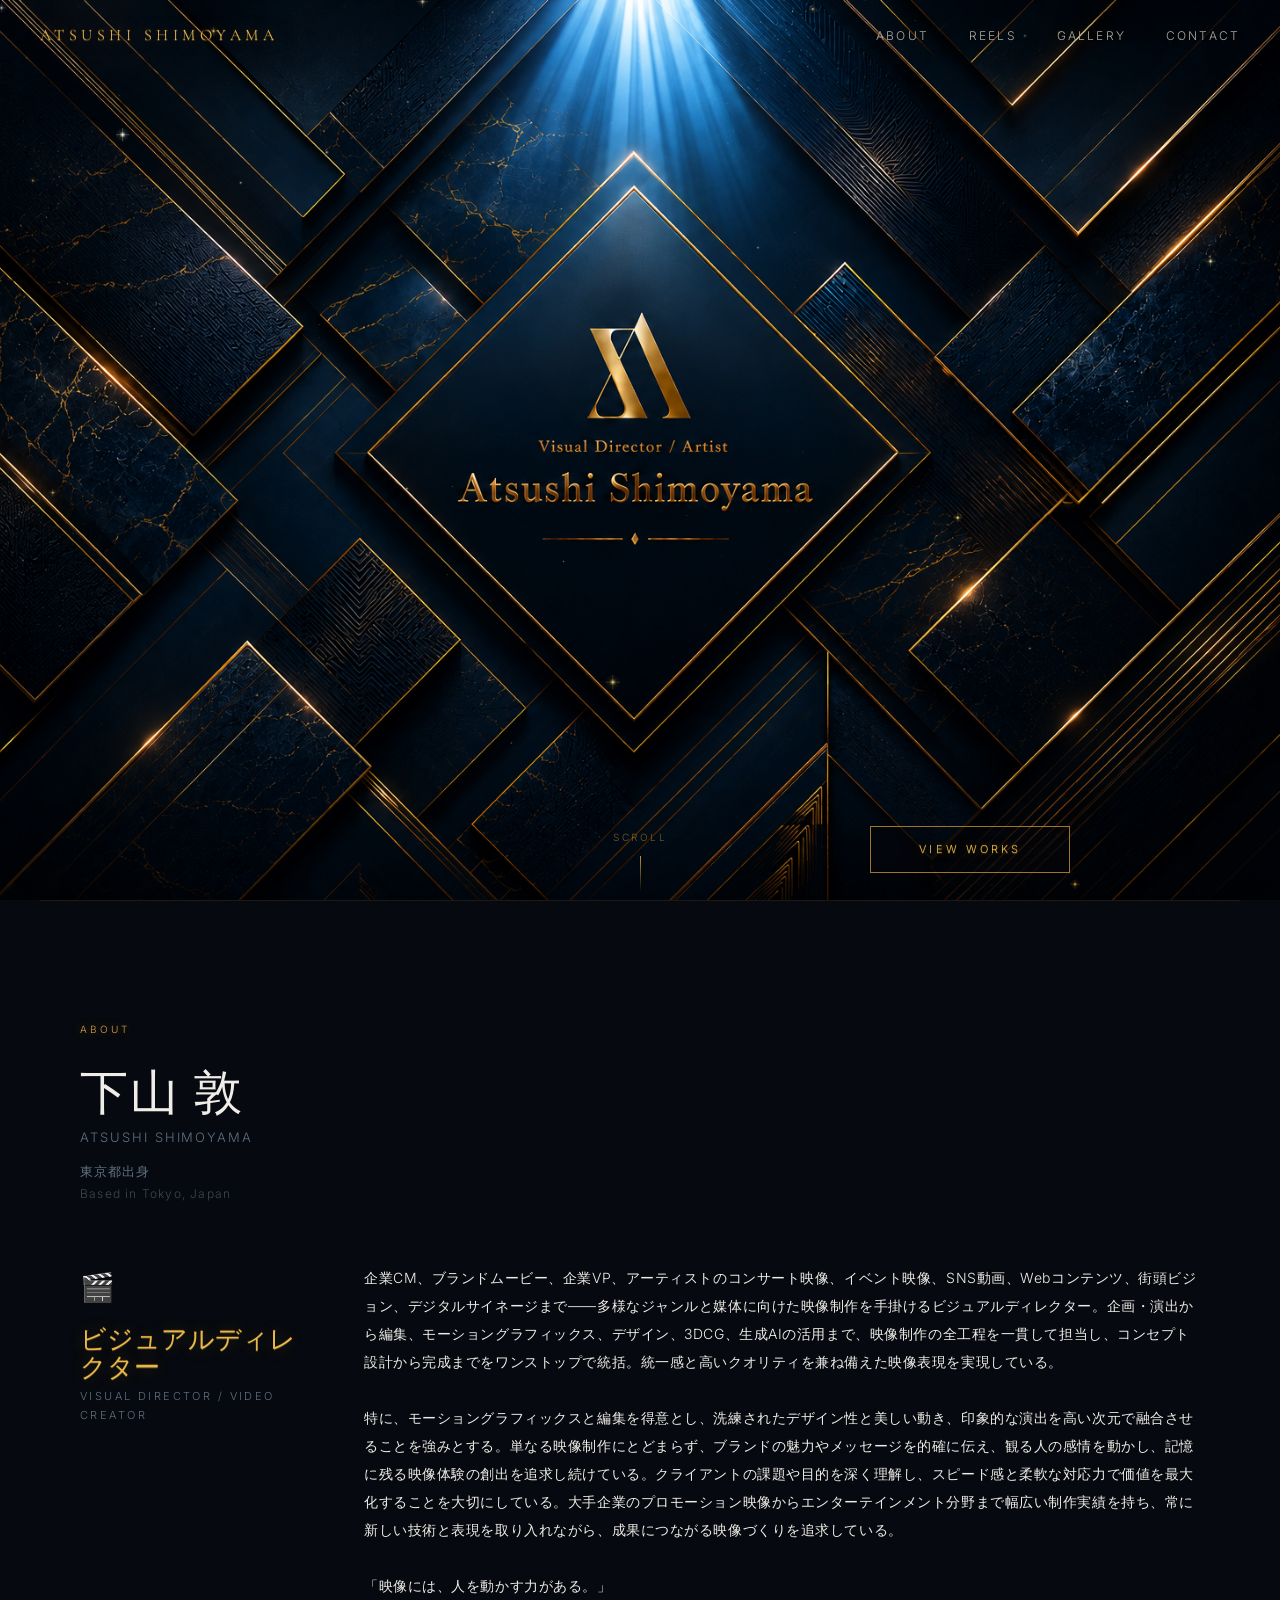
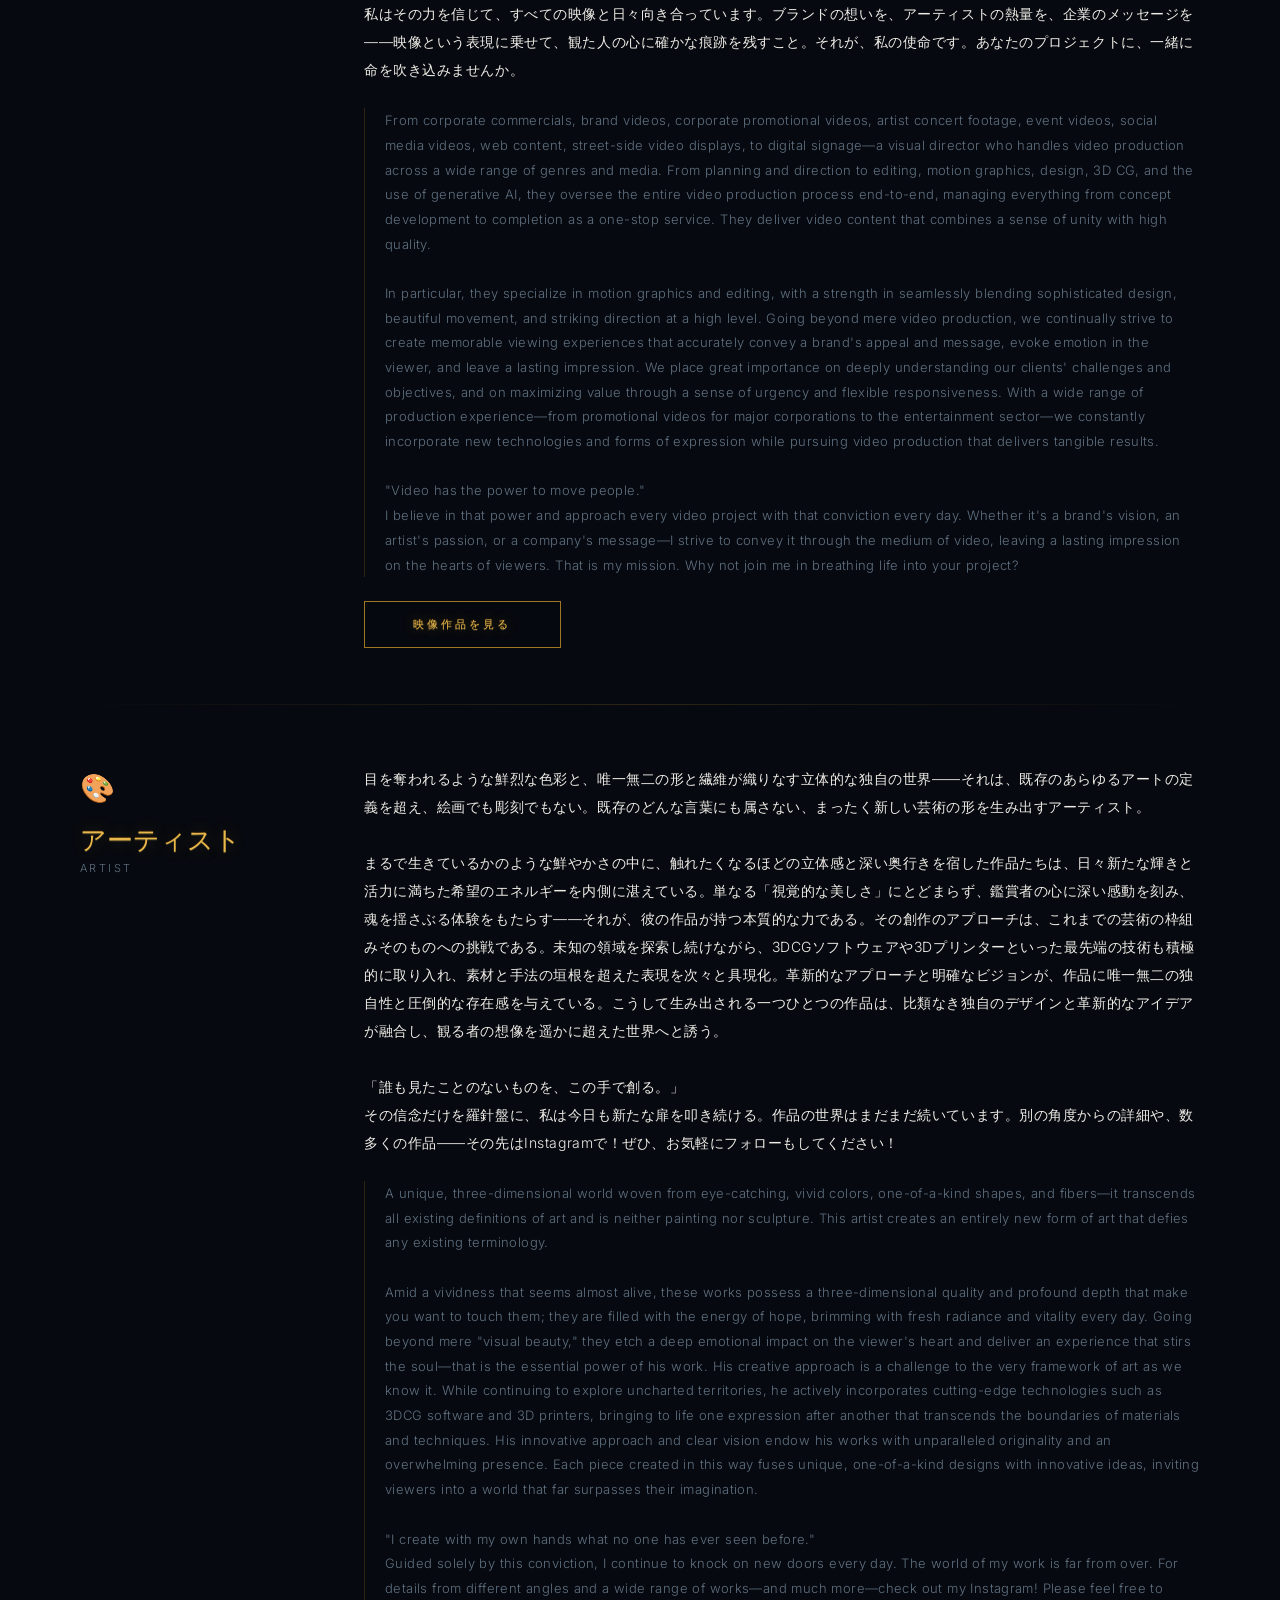
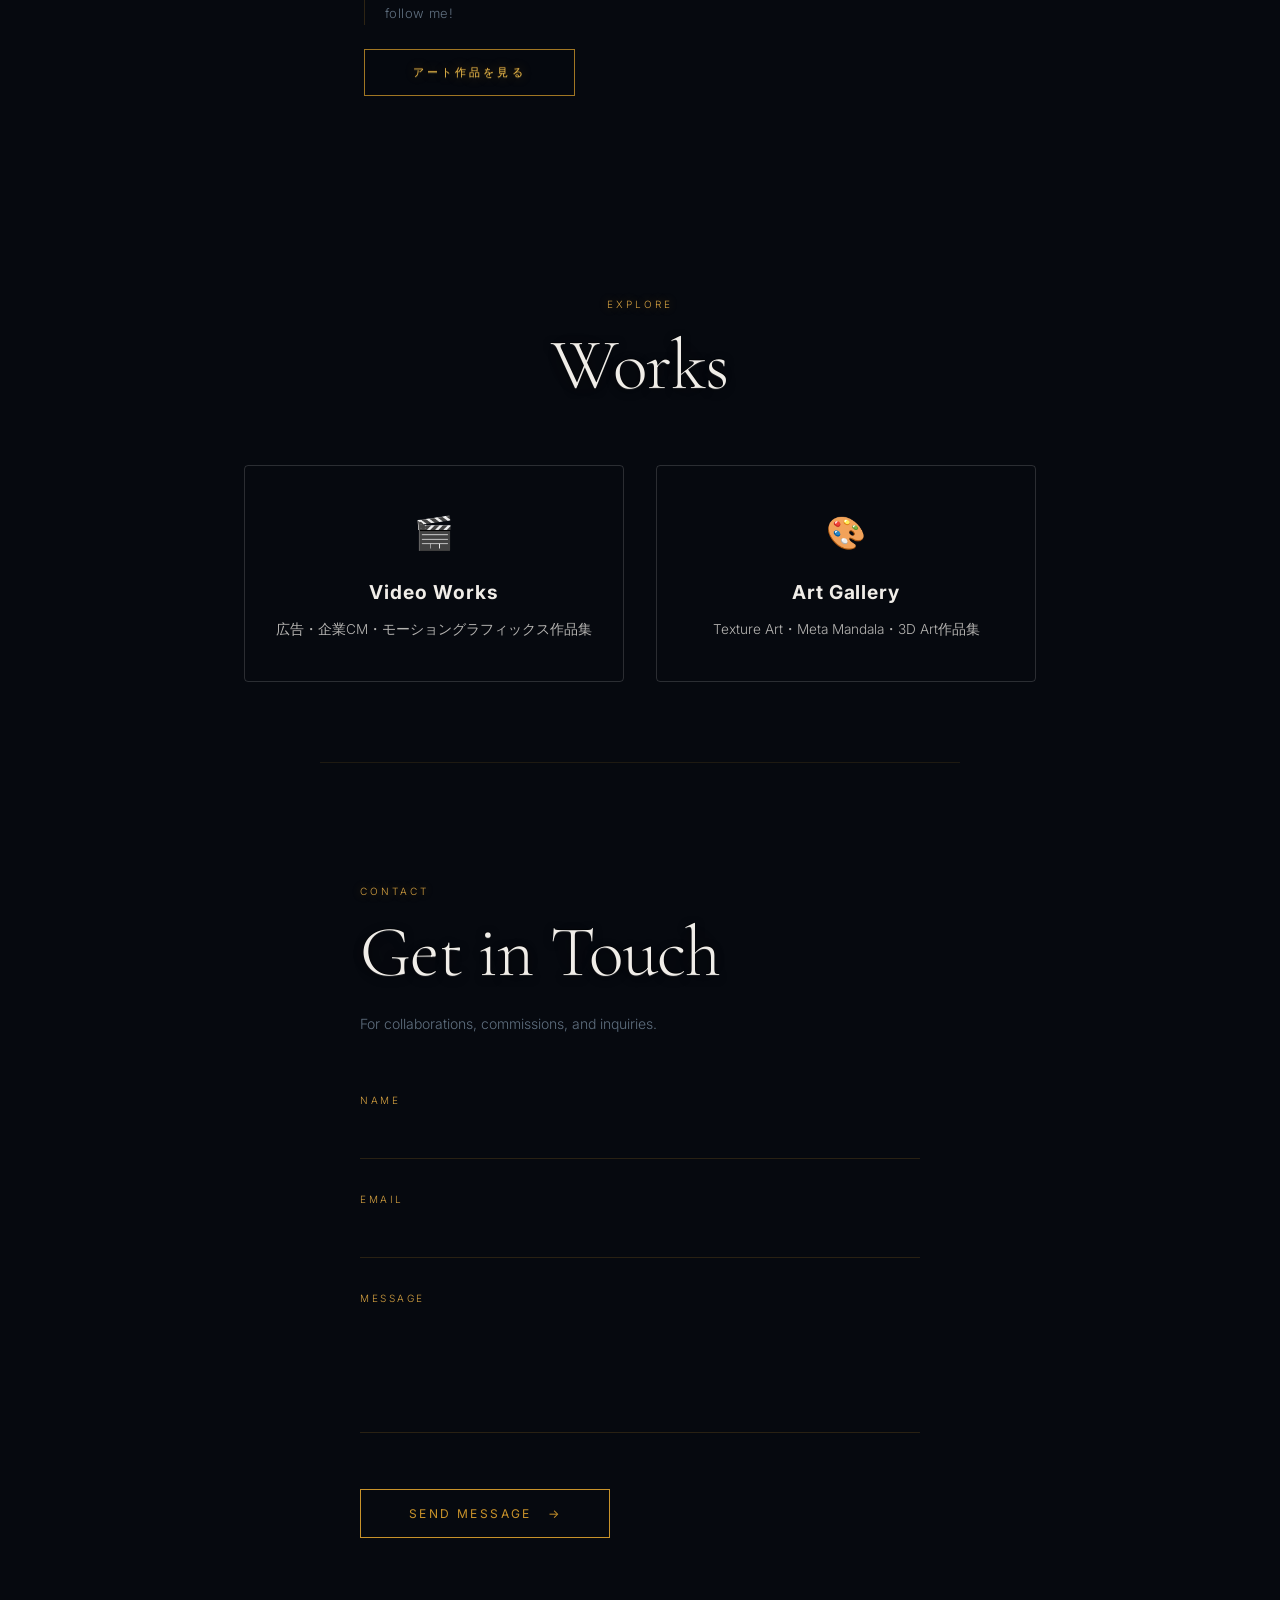
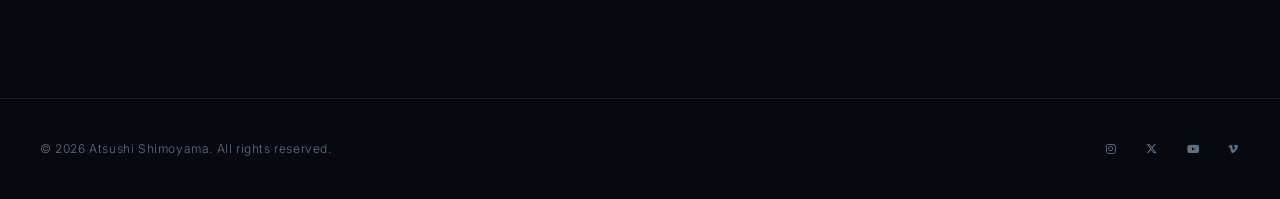
==== commit 11687173: "Update index.html" ====
--- a/index.html
+++ b/index.html
@@ -194,6 +194,7 @@
 <label for="message">Message</label>
 <textarea id="message" name="message" rows="5" required></textarea>
 </div>
+<div class="h-captcha" data-captcha="true"></div>
 <button type="submit" class="submit-btn">
 <span class="submit-text">Send Message</span>
 <span class="submit-arrow">→</span>
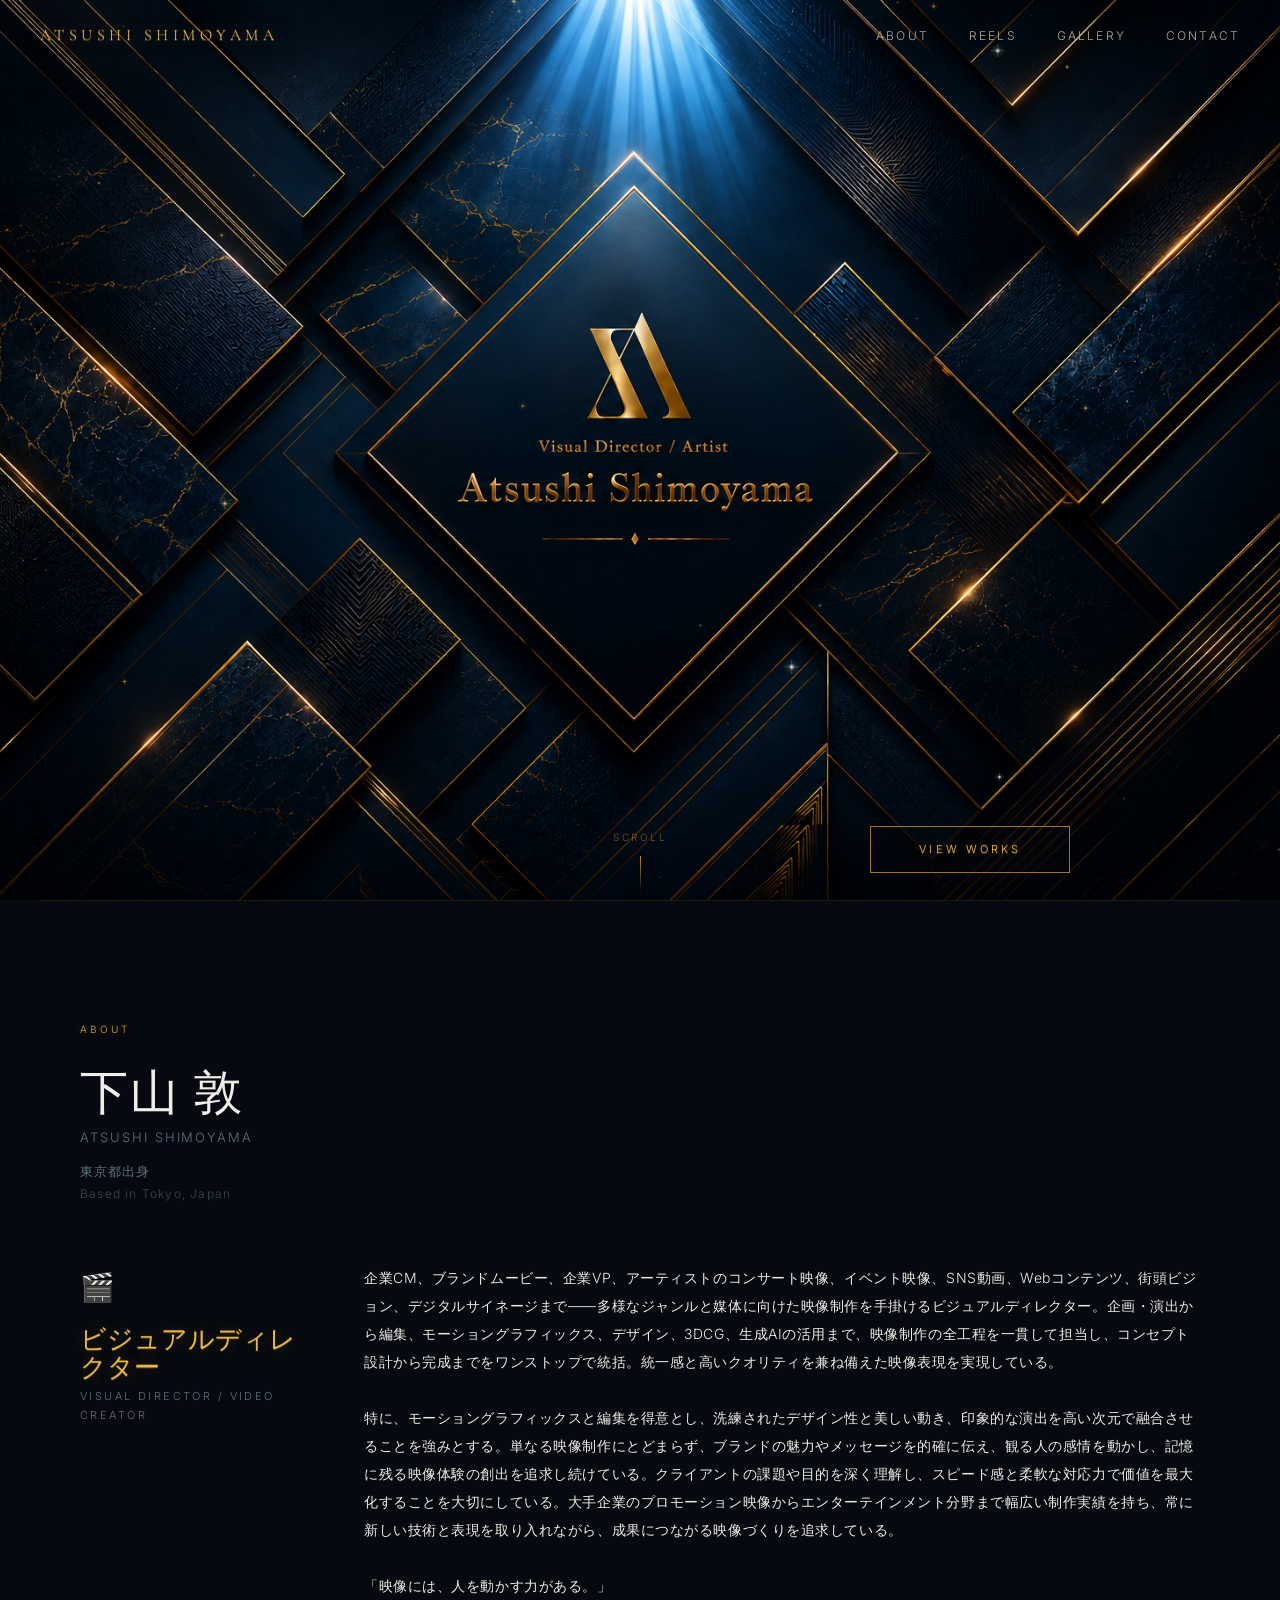
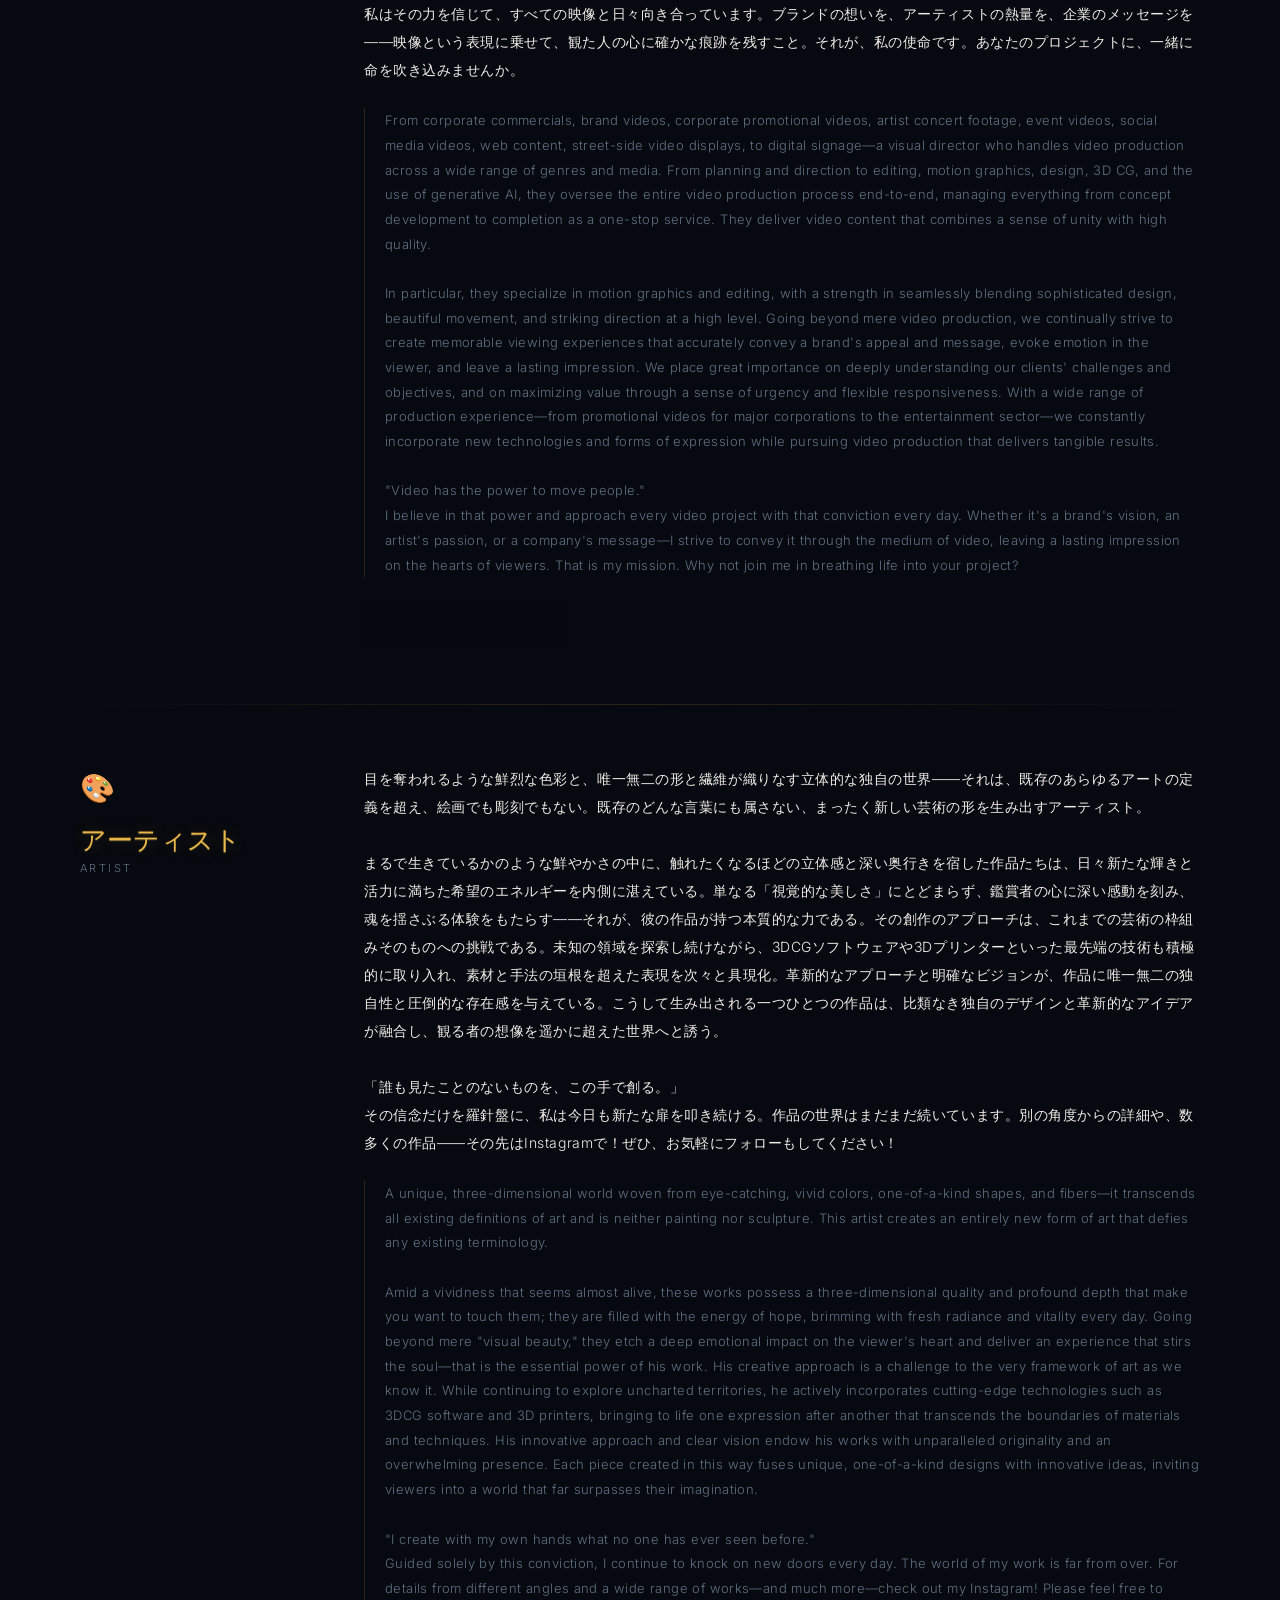
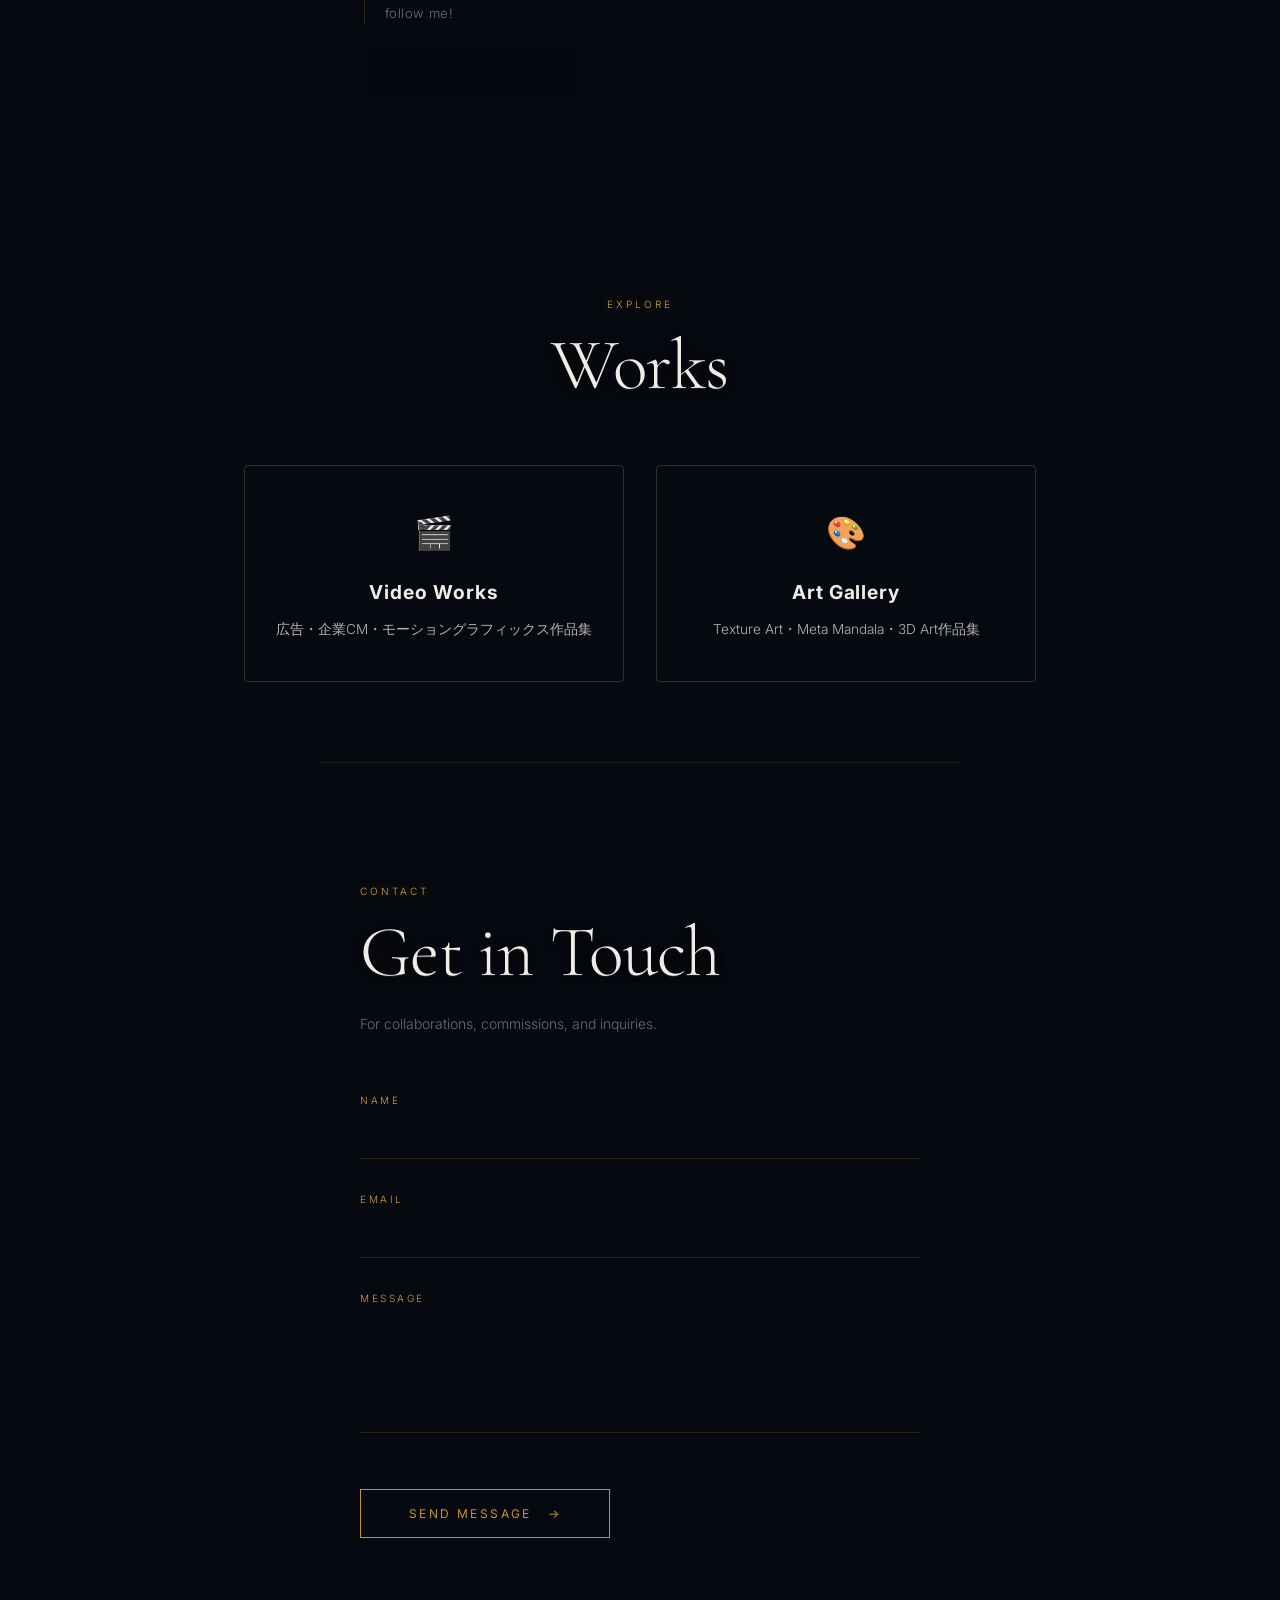
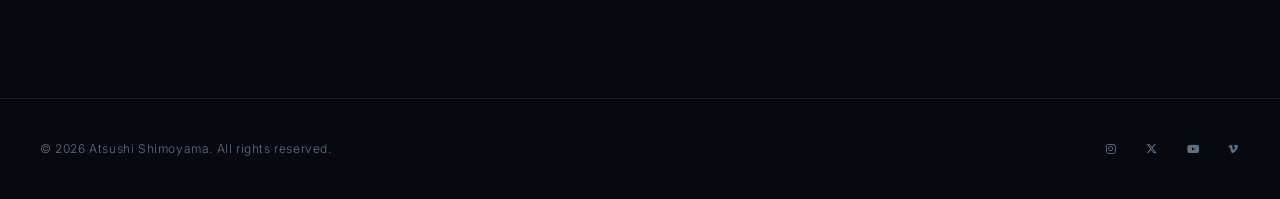
==== commit 94449361: "Add external script for Web3Forms" ====
--- a/index.html
+++ b/index.html
@@ -217,5 +217,6 @@
 </footer>
 
 <script src="script.js"></script>
+<script src="https://web3forms.com/client/script.js" async defer></script>
 </body>
 </html>
